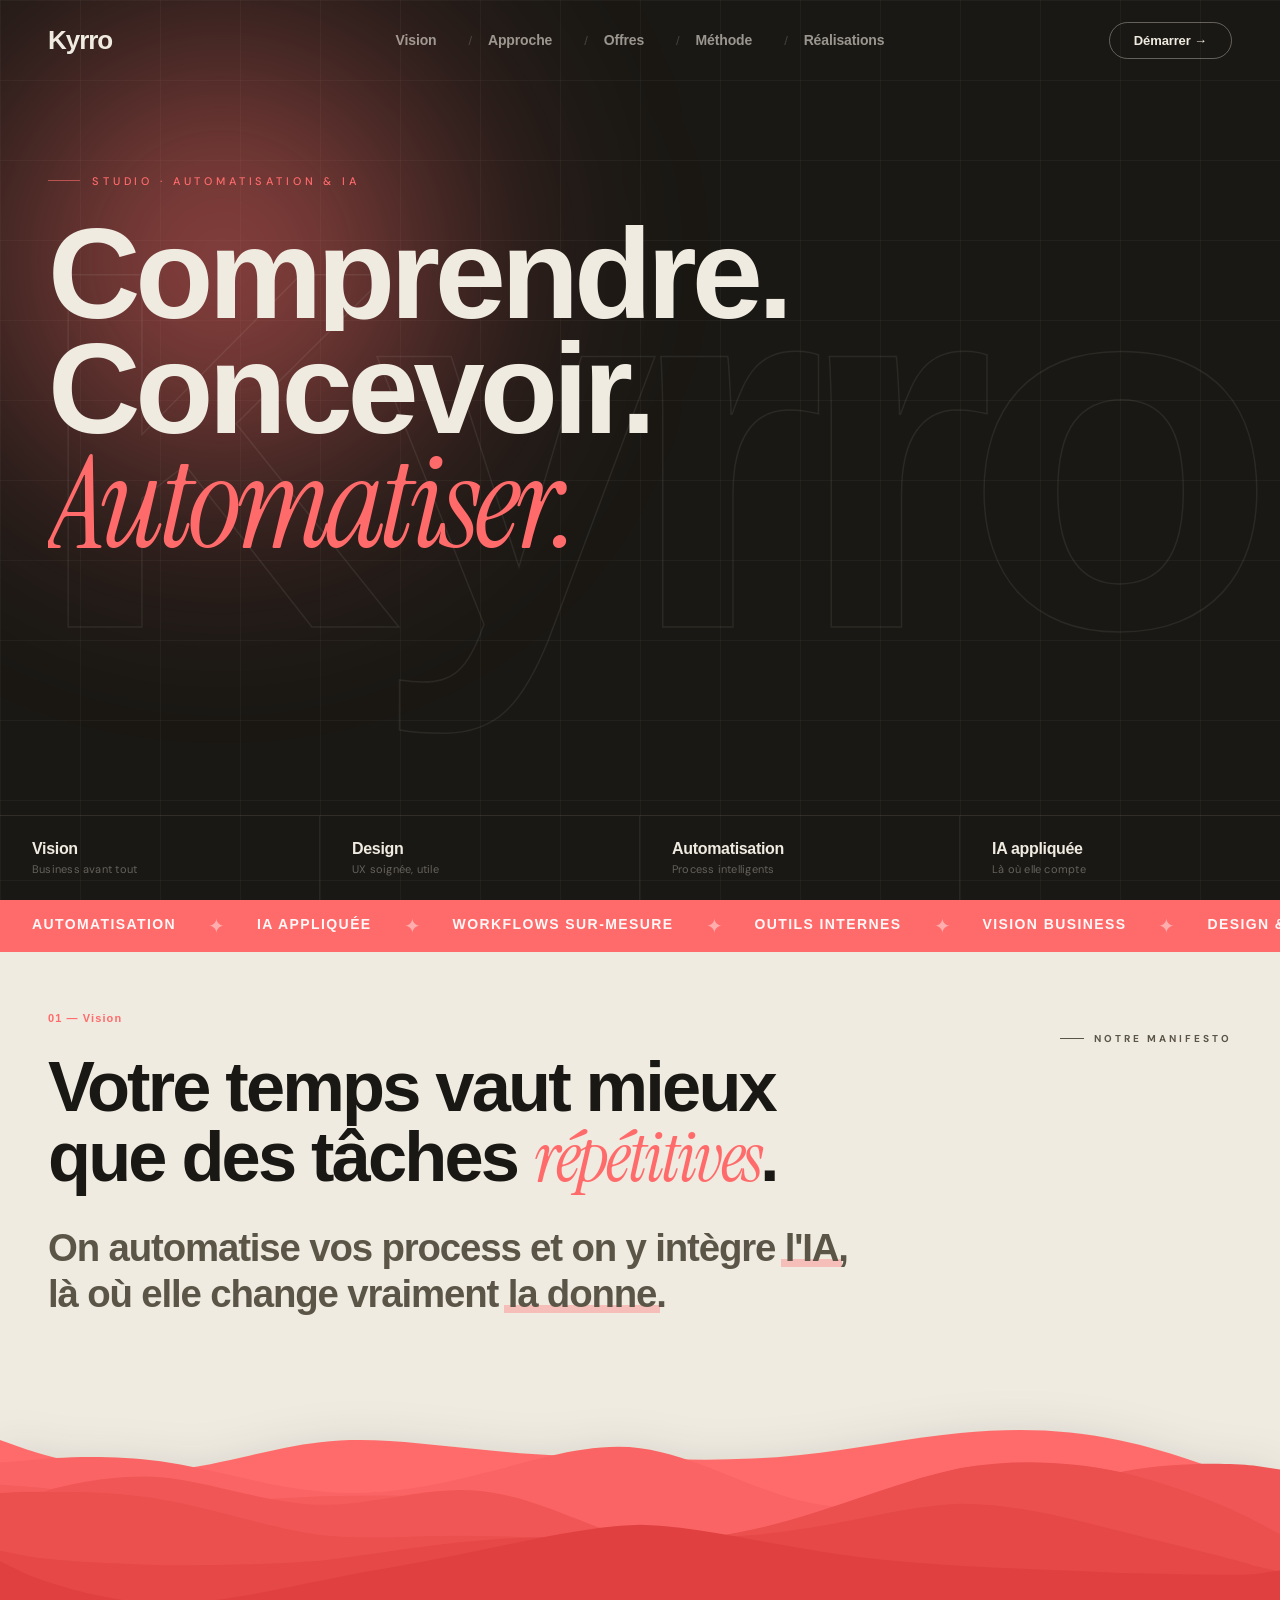
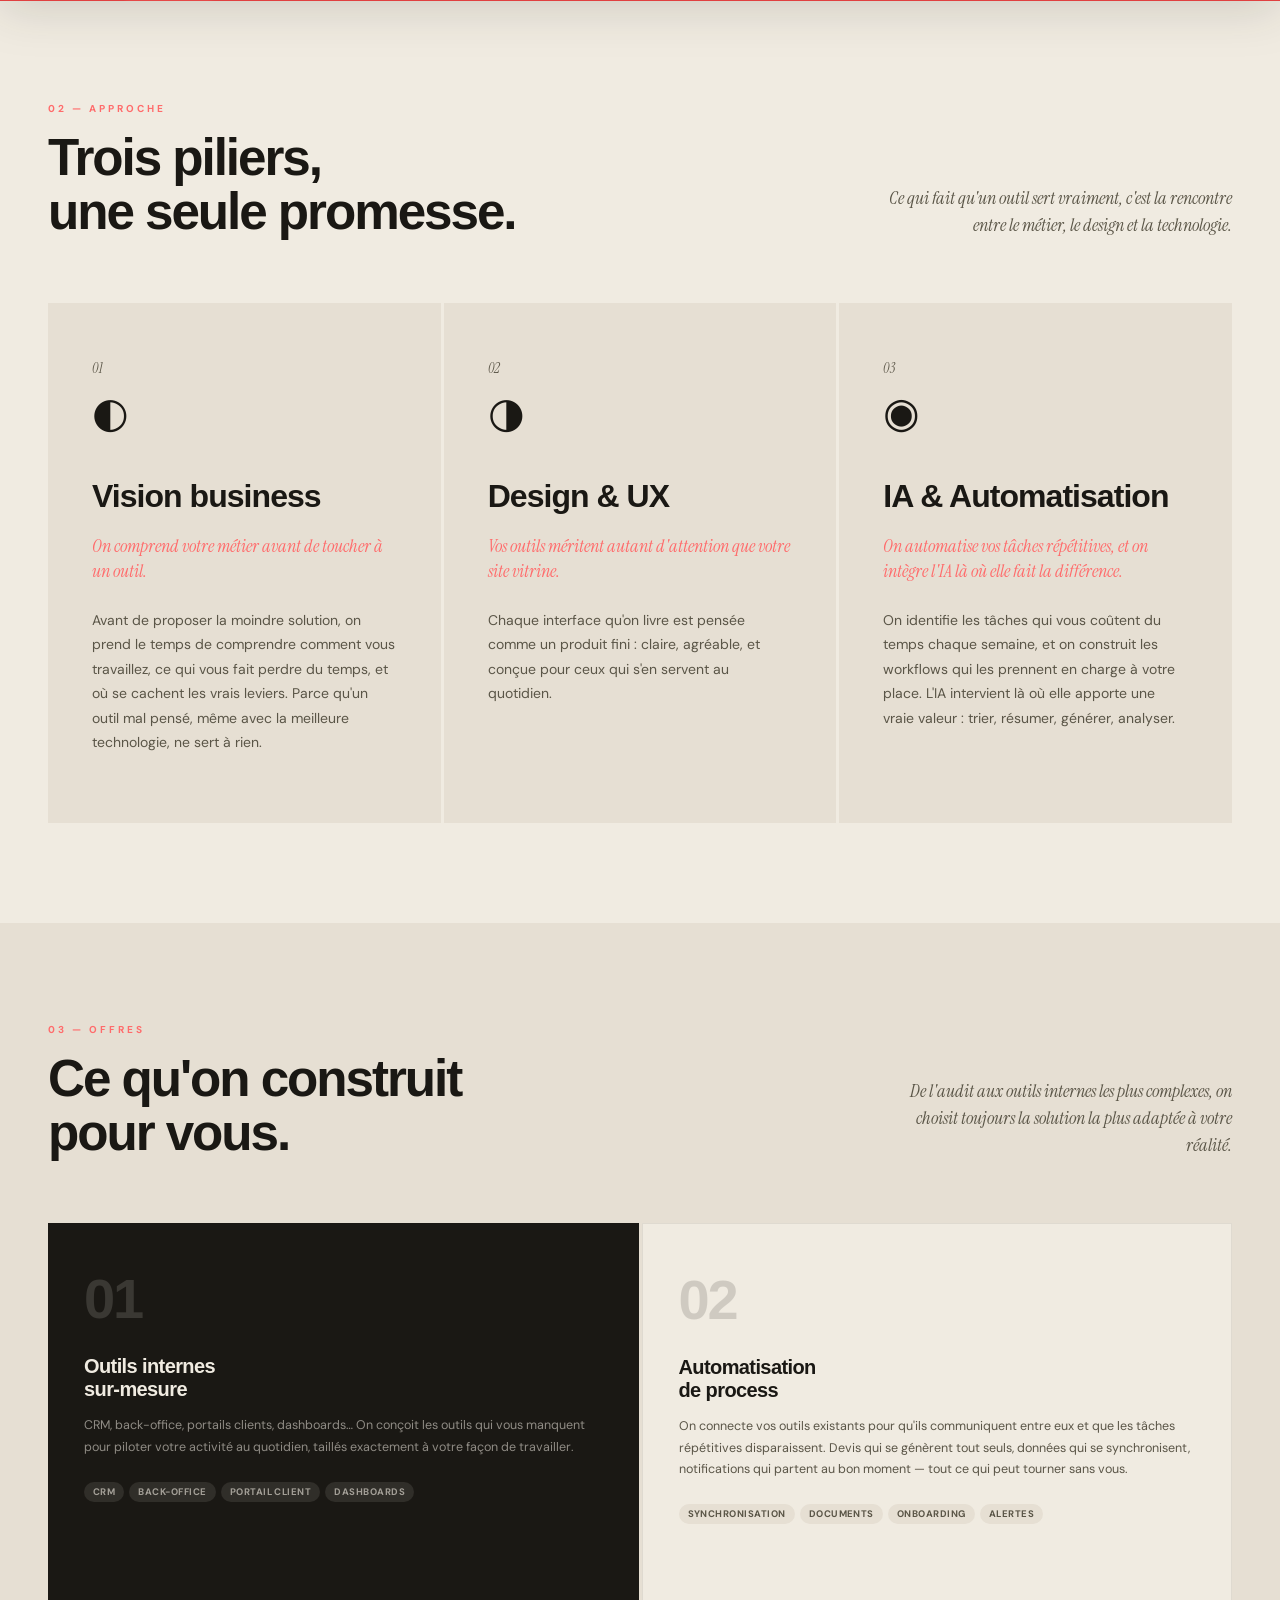
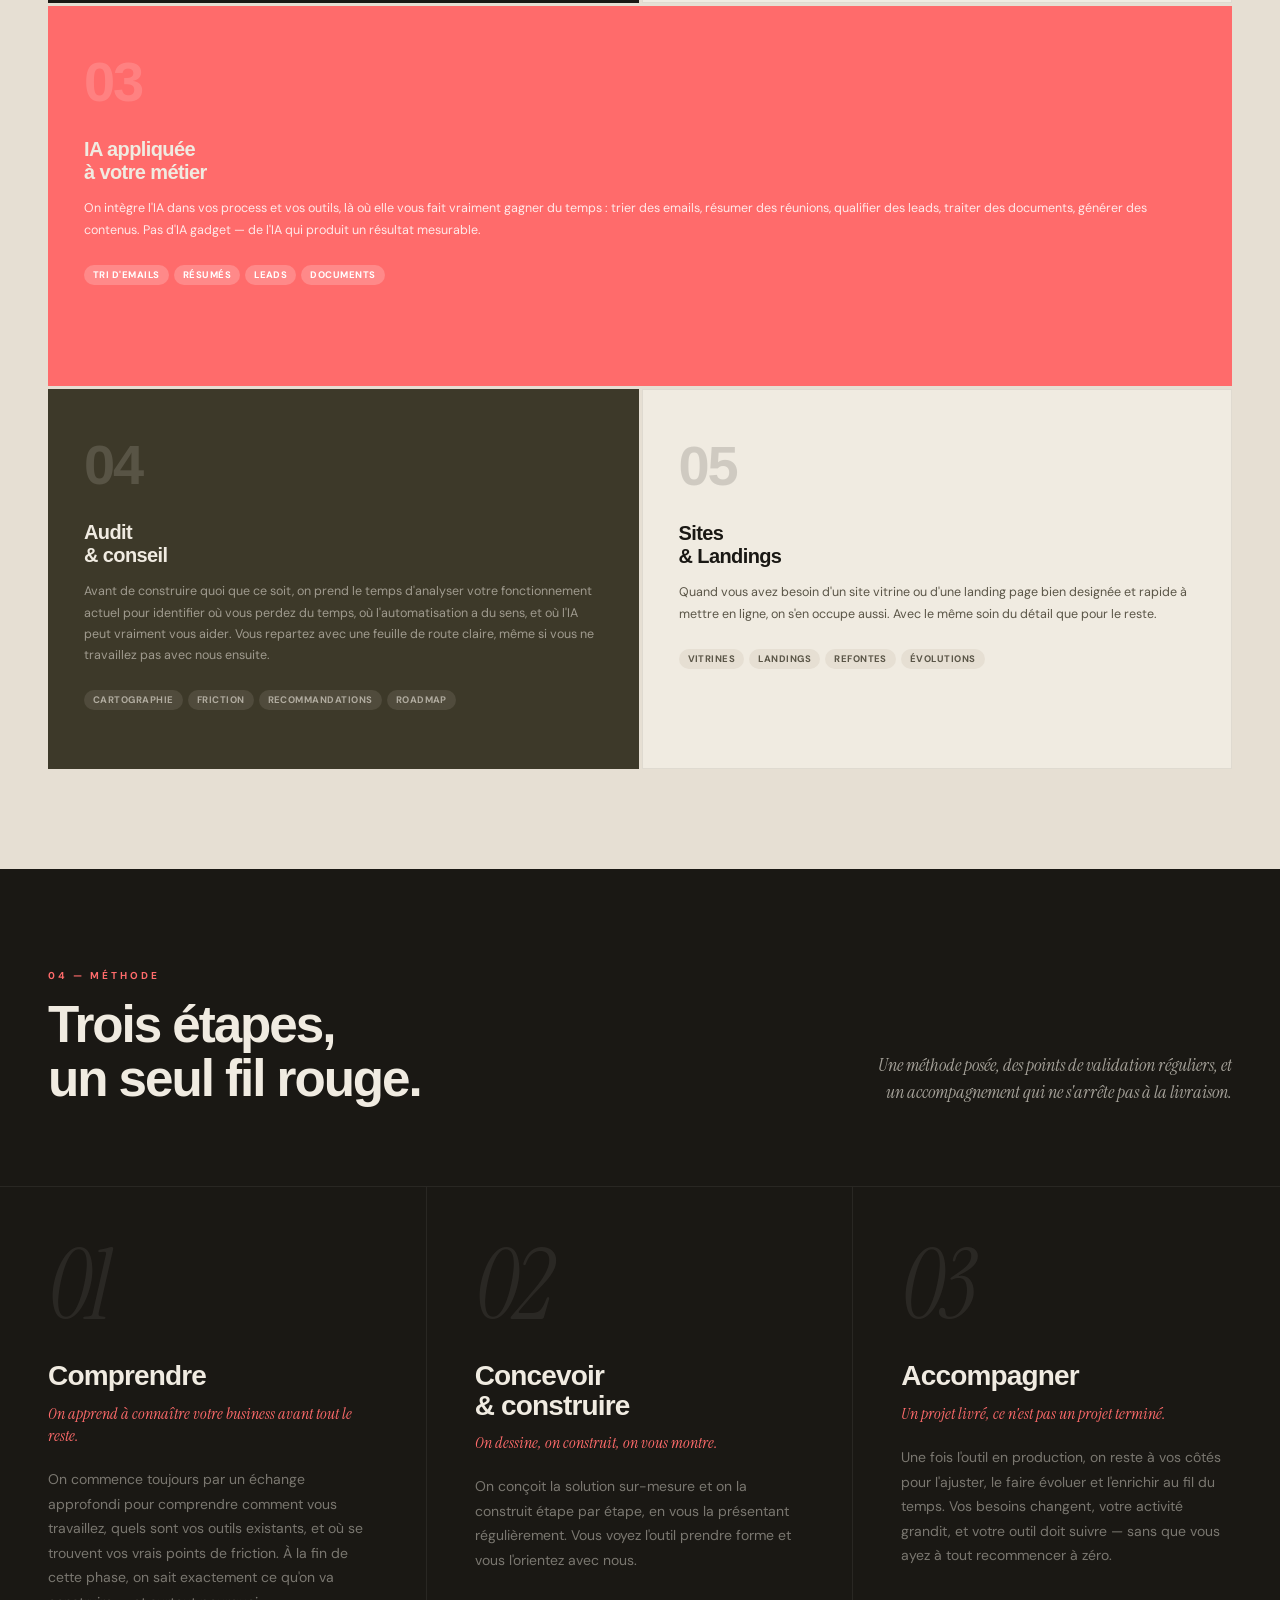
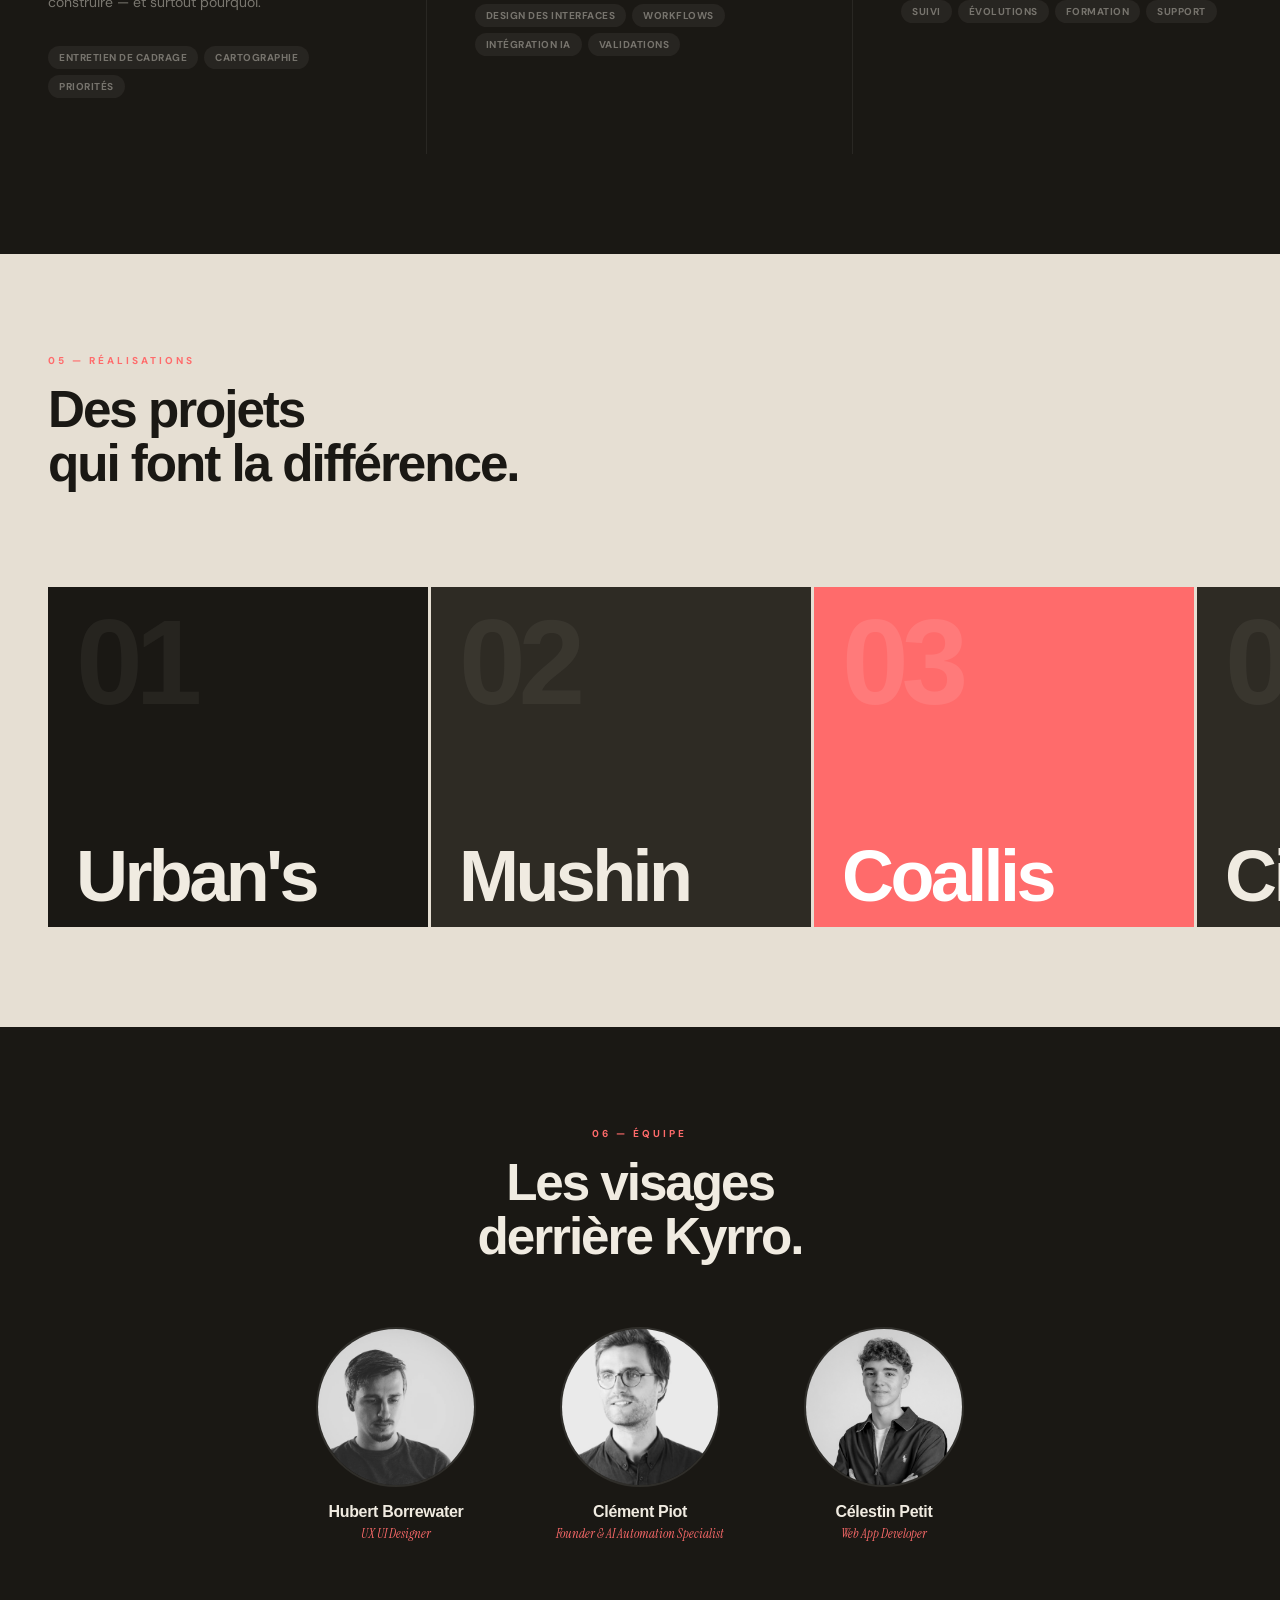
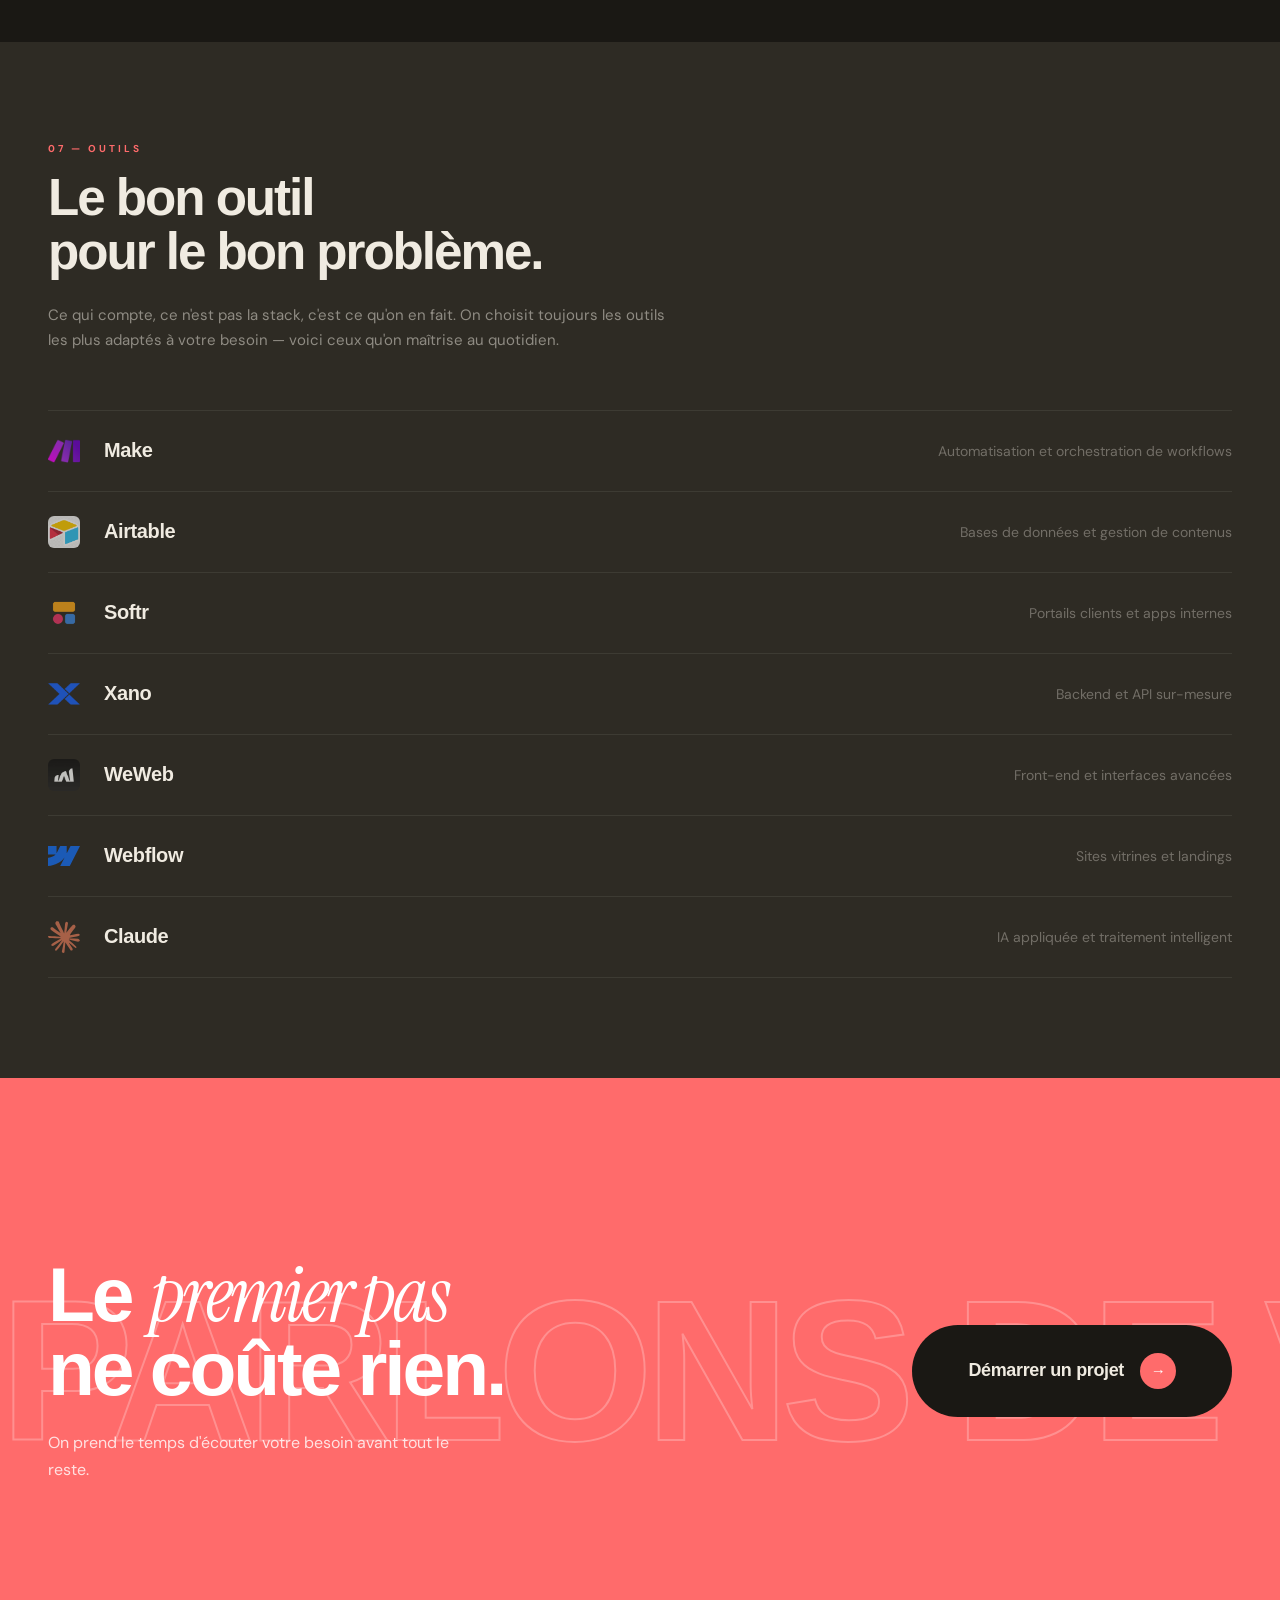
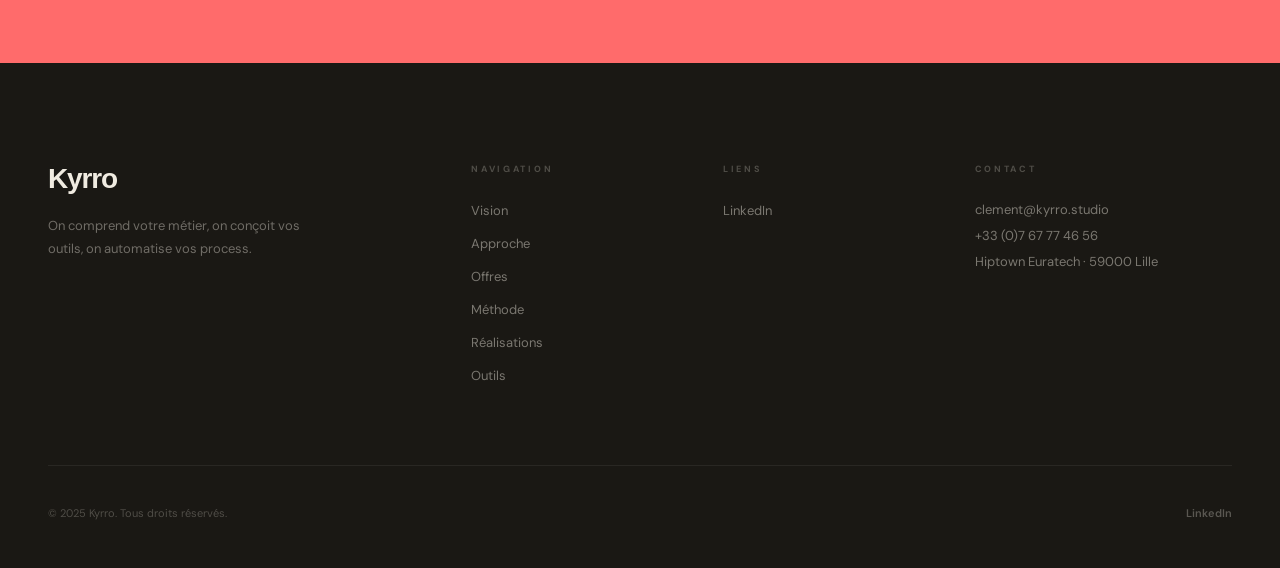
==== index.html @ c834f777 "premier commit" ====
<!DOCTYPE html>
<html lang="fr">
<head>
  <meta charset="UTF-8">
  <meta name="viewport" content="width=device-width, initial-scale=1.0">
  <title>Kyrro — Studio d'automatisation & d'IA appliquée · Lille</title>
  <meta name="description" content="Kyrro est un studio basé à Lille qui automatise les process et intègre l'IA dans les outils internes des entreprises. Vision business, design soigné, technologie utile.">

  <!-- Fonts -->
  <link rel="preconnect" href="https://fonts.googleapis.com">
  <link rel="preconnect" href="https://fonts.gstatic.com" crossorigin>
  <link href="https://fonts.googleapis.com/css2?family=Cabinet+Grotesk:wght@400;500;700;800;900&family=Instrument+Serif:ital@0;1&family=DM+Sans:ital,opsz,wght@0,9..40,300;0,9..40,400;0,9..40,500;1,9..40,300&display=swap" rel="stylesheet">

  <!-- Styles -->
  <link rel="stylesheet" href="style.css">
</head>
<body class="loading">

  <!-- ═══════════════════════════════════════
       LOADER
  ═══════════════════════════════════════ -->
  <div class="loader" id="loader">
    <div class="loader-inner">
      <div class="loader-wordmark">
        <span class="lw-1">K</span>
        <span class="lw-2">y</span>
        <span class="lw-3">r</span>
        <span class="lw-4">r</span>
        <span class="lw-5">o</span>
      </div>
      <p class="loader-tag">Studio · Automatisation &amp; IA · Lille</p>
    </div>
    <div class="loader-progress">
      <div class="lp-bar"><div class="lp-fill"></div></div>
      <span class="lp-num"></span>
    </div>
  </div>

  <!-- ═══════════════════════════════════════
       CURSOR
  ═══════════════════════════════════════ -->
  <div id="cur">
    <div class="cur-dot"></div>
    <div class="cur-ring"></div>
  </div>

  <!-- ═══════════════════════════════════════
       NAV
  ═══════════════════════════════════════ -->
  <nav id="nav">
    <a href="#" class="nav-logo">Kyrro</a>
    <div class="nav-center">
      <a href="#manifesto" class="nav-link">Vision</a>
      <a href="#piliers" class="nav-link">Approche</a>
      <a href="#offres" class="nav-link">Offres</a>
      <a href="#process" class="nav-link">Méthode</a>
      <a href="#real" class="nav-link">Réalisations</a>
    </div>
    <a href="#contact" class="nav-cta">Démarrer →</a>
  </nav>

  <!-- ═══════════════════════════════════════
       HERO
  ═══════════════════════════════════════ -->
  <section class="hero" id="hero">
    <div class="hero-grid"></div>
    <div class="hero-orb"></div>

    <div class="hero-number">Kyrro</div>

    <div class="hero-content">
      <div class="hero-kicker">Studio · Automatisation &amp; IA</div>
      <h1 class="hero-title">
        <span class="line l1"><span class="line-inner">Comprendre.</span></span>
        <span class="line l2"><span class="line-inner">Concevoir.</span></span>
        <span class="line l3"><span class="line-inner accent">Automatiser.</span></span>
      </h1>
    </div>

    <div class="hero-strip">
      <div class="strip-item">
        <div class="strip-tool">Vision</div>
        <div class="strip-desc">Business avant tout</div>
      </div>
      <div class="strip-item">
        <div class="strip-tool">Design</div>
        <div class="strip-desc">UX soignée, utile</div>
      </div>
      <div class="strip-item">
        <div class="strip-tool">Automatisation</div>
        <div class="strip-desc">Process intelligents</div>
      </div>
      <div class="strip-item">
        <div class="strip-tool">IA appliquée</div>
        <div class="strip-desc">Là où elle compte</div>
      </div>
    </div>

  </section>

  <!-- ═══════════════════════════════════════
       RUBAN DÉFILANT
  ═══════════════════════════════════════ -->
  <div class="ribbon">
    <div class="ribbon-inner">
      <span class="ribbon-text">Automatisation</span><span class="ribbon-sep">✦</span>
      <span class="ribbon-text">IA appliquée</span><span class="ribbon-sep">✦</span>
      <span class="ribbon-text">Workflows sur-mesure</span><span class="ribbon-sep">✦</span>
      <span class="ribbon-text">Outils internes</span><span class="ribbon-sep">✦</span>
      <span class="ribbon-text">Vision business</span><span class="ribbon-sep">✦</span>
      <span class="ribbon-text">Design &amp; UX</span><span class="ribbon-sep">✦</span>
      <span class="ribbon-text">Process intelligents</span><span class="ribbon-sep">✦</span>
      <span class="ribbon-text">Audit &amp; conseil</span><span class="ribbon-sep">✦</span>
      <span class="ribbon-text">Intégrations</span><span class="ribbon-sep">✦</span>
      <span class="ribbon-text">Gain de temps</span><span class="ribbon-sep">✦</span>

      <!-- Doublon pour le défilement infini -->
      <span class="ribbon-text">Automatisation</span><span class="ribbon-sep">✦</span>
      <span class="ribbon-text">IA appliquée</span><span class="ribbon-sep">✦</span>
      <span class="ribbon-text">Workflows sur-mesure</span><span class="ribbon-sep">✦</span>
      <span class="ribbon-text">Outils internes</span><span class="ribbon-sep">✦</span>
      <span class="ribbon-text">Vision business</span><span class="ribbon-sep">✦</span>
      <span class="ribbon-text">Design &amp; UX</span><span class="ribbon-sep">✦</span>
      <span class="ribbon-text">Process intelligents</span><span class="ribbon-sep">✦</span>
      <span class="ribbon-text">Audit &amp; conseil</span><span class="ribbon-sep">✦</span>
      <span class="ribbon-text">Intégrations</span><span class="ribbon-sep">✦</span>
      <span class="ribbon-text">Gain de temps</span><span class="ribbon-sep">✦</span>
    </div>
  </div>

  <!-- ═══════════════════════════════════════
       MANIFESTO
  ═══════════════════════════════════════ -->
  <section class="manifesto" id="manifesto">
    <span class="manifesto-num">01 — Vision</span>
    <span class="manifesto-label">Notre manifesto</span>

    <h1 class="manifesto-h1 rv">
      Votre temps vaut mieux<br>
      que des tâches <em>répétitives</em>.
    </h1>
    <h2 class="manifesto-h2 rv d1">
      On automatise vos process et on y intègre <span class="highlight">l'IA</span>,
      là où elle change vraiment <span class="highlight">la donne</span>.
    </h2>

    <div class="manifesto-wave">
      <svg viewBox="0 0 900 200" width="900" preserveAspectRatio="none" xmlns="http://www.w3.org/2000/svg">
        <path class="wave w1" d="M0 80L18.8 85.5C37.7 91 75.3 102 112.8 101.5C150.3 101 187.7 89 225.2 87.2C262.7 85.3 300.3 93.7 337.8 99C375.3 104.3 412.7 106.7 450.2 107.3C487.7 108 525.3 107 562.8 101.2C600.3 95.3 637.7 84.7 675.2 78.8C712.7 73 750.3 72 787.8 79.3C825.3 86.7 862.7 102.3 881.3 110.2L900 118L900 200L0 200Z" fill="#ff6b6b"/>
        <path class="wave w2" d="M0 93L18.8 93.2C37.7 93.3 75.3 93.7 112.8 101.7C150.3 109.7 187.7 125.3 225.2 130.5C262.7 135.7 300.3 130.3 337.8 120C375.3 109.7 412.7 94.3 450.2 96.3C487.7 98.3 525.3 117.7 562.8 124.5C600.3 131.3 637.7 125.7 675.2 125.8C712.7 126 750.3 132 787.8 131.5C825.3 131 862.7 124 881.3 120.5L900 117L900 200L0 200Z" fill="#fa6464"/>
        <path class="wave w3" d="M0 116L18.8 120.7C37.7 125.3 75.3 134.7 112.8 138.3C150.3 142 187.7 140 225.2 137.3C262.7 134.7 300.3 131.3 337.8 133.8C375.3 136.3 412.7 144.7 450.2 149C487.7 153.3 525.3 153.7 562.8 149C600.3 144.3 637.7 134.7 675.2 135.3C712.7 136 750.3 147 787.8 148.2C825.3 149.3 862.7 140.7 881.3 136.3L900 132L900 200L0 200Z" fill="#f55d5c"/>
        <path class="wave w4" d="M0 144L18.8 139C37.7 134 75.3 124 112.8 125C150.3 126 187.7 138 225.2 134.7C262.7 131.3 300.3 112.7 337.8 113.3C375.3 114 412.7 134 450.2 144C487.7 154 525.3 154 562.8 154C600.3 154 637.7 154 675.2 147.5C712.7 141 750.3 128 787.8 121.8C825.3 115.7 862.7 116.3 881.3 116.7L900 117L900 200L0 200Z" fill="#f05655"/>
        <path class="wave w5" d="M0 139L18.8 136.2C37.7 133.3 75.3 127.7 112.8 129.3C150.3 131 187.7 140 225.2 141.5C262.7 143 300.3 137 337.8 138.2C375.3 139.3 412.7 147.7 450.2 151.2C487.7 154.7 525.3 153.3 562.8 146.5C600.3 139.7 637.7 127.3 675.2 121.5C712.7 115.7 750.3 116.3 787.8 122C825.3 127.7 862.7 138.3 881.3 143.7L900 149L900 200L0 200Z" fill="#eb4f4e"/>
        <path class="wave w6" d="M0 169L18.8 167.3C37.7 165.7 75.3 162.3 112.8 160C150.3 157.7 187.7 156.3 225.2 154C262.7 151.7 300.3 148.3 337.8 150C375.3 151.7 412.7 158.3 450.2 163.3C487.7 168.3 525.3 171.7 562.8 166.8C600.3 162 637.7 149 675.2 144.8C712.7 140.7 750.3 145.3 787.8 149.7C825.3 154 862.7 158 881.3 160L900 162L900 200L0 200Z" fill="#e54847"/>
        <path class="wave w7" d="M0 158L18.8 163.5C37.7 169 75.3 180 112.8 183.2C150.3 186.3 187.7 181.7 225.2 179.7C262.7 177.7 300.3 178.3 337.8 175.3C375.3 172.3 412.7 165.7 450.2 166C487.7 166.3 525.3 173.7 562.8 175.8C600.3 178 637.7 175 675.2 171.5C712.7 168 750.3 164 787.8 162.5C825.3 161 862.7 162 881.3 162.5L900 163L900 200L0 200Z" fill="#e04040"/>
      </svg>
    </div>
  </section>

  <!-- ═══════════════════════════════════════
       3 PILIERS
  ═══════════════════════════════════════ -->
  <section class="piliers" id="piliers">
    <div class="section-header">
      <div>
        <div class="section-tag">02 — Approche</div>
        <h2 class="section-title rv">Trois piliers,<br>une seule promesse.</h2>
      </div>
      <p class="section-sub rv d2">Ce qui fait qu'un outil sert vraiment, c'est la rencontre entre le métier, le design et la technologie.</p>
    </div>

    <div class="piliers-grid">

      <div class="pilier-card pc-1 rv">
        <div class="pc-num">01</div>
        <div class="pc-icon">◐</div>
        <h3 class="pc-title">Vision business</h3>
        <p class="pc-accroche">On comprend votre métier avant de toucher à un outil.</p>
        <p class="pc-desc">Avant de proposer la moindre solution, on prend le temps de comprendre comment vous travaillez, ce qui vous fait perdre du temps, et où se cachent les vrais leviers. Parce qu'un outil mal pensé, même avec la meilleure technologie, ne sert à rien.</p>
      </div>

      <div class="pilier-card pc-2 rv d2">
        <div class="pc-num">02</div>
        <div class="pc-icon">◑</div>
        <h3 class="pc-title">Design &amp; UX</h3>
        <p class="pc-accroche">Vos outils méritent autant d'attention que votre site vitrine.</p>
        <p class="pc-desc">Chaque interface qu'on livre est pensée comme un produit fini : claire, agréable, et conçue pour ceux qui s'en servent au quotidien.</p>
      </div>

      <div class="pilier-card pc-3 rv d3">
        <div class="pc-num">03</div>
        <div class="pc-icon">◉</div>
        <h3 class="pc-title">IA &amp; Automatisation</h3>
        <p class="pc-accroche">On automatise vos tâches répétitives, et on intègre l'IA là où elle fait la différence.</p>
        <p class="pc-desc">On identifie les tâches qui vous coûtent du temps chaque semaine, et on construit les workflows qui les prennent en charge à votre place. L'IA intervient là où elle apporte une vraie valeur : trier, résumer, générer, analyser.</p>
      </div>

    </div>
  </section>

  <!-- ═══════════════════════════════════════
       OFFRES (5 cartes)
  ═══════════════════════════════════════ -->
  <section class="offres" id="offres">
    <div class="section-header">
      <div>
        <div class="section-tag">03 — Offres</div>
        <h2 class="section-title rv">Ce qu'on construit<br>pour vous.</h2>
      </div>
      <p class="section-sub rv d2">De l'audit aux outils internes les plus complexes, on choisit toujours la solution la plus adaptée à votre réalité.</p>
    </div>

    <div class="offres-grid">

      <div class="offre-card oc-1 rv">
        <div>
          <div class="oc-num">01</div>
          <h3 class="oc-title">Outils internes<br>sur-mesure</h3>
          <p class="oc-desc">CRM, back-office, portails clients, dashboards… On conçoit les outils qui vous manquent pour piloter votre activité au quotidien, taillés exactement à votre façon de travailler.</p>
          <div class="oc-tools">
            <span class="oc-tool">CRM</span>
            <span class="oc-tool">Back-office</span>
            <span class="oc-tool">Portail client</span>
            <span class="oc-tool">Dashboards</span>
          </div>
        </div>
        <div class="oc-arrow">→</div>
      </div>

      <div class="offre-card oc-2 rv d1">
        <div>
          <div class="oc-num">02</div>
          <h3 class="oc-title">Automatisation<br>de process</h3>
          <p class="oc-desc">On connecte vos outils existants pour qu'ils communiquent entre eux et que les tâches répétitives disparaissent. Devis qui se génèrent tout seuls, données qui se synchronisent, notifications qui partent au bon moment — tout ce qui peut tourner sans vous.</p>
          <div class="oc-tools">
            <span class="oc-tool">Synchronisation</span>
            <span class="oc-tool">Documents</span>
            <span class="oc-tool">Onboarding</span>
            <span class="oc-tool">Alertes</span>
          </div>
        </div>
        <div class="oc-arrow">→</div>
      </div>

      <div class="offre-card oc-3 rv d2">
        <div>
          <div class="oc-num">03</div>
          <h3 class="oc-title">IA appliquée<br>à votre métier</h3>
          <p class="oc-desc">On intègre l'IA dans vos process et vos outils, là où elle vous fait vraiment gagner du temps : trier des emails, résumer des réunions, qualifier des leads, traiter des documents, générer des contenus. Pas d'IA gadget — de l'IA qui produit un résultat mesurable.</p>
          <div class="oc-tools">
            <span class="oc-tool">Tri d'emails</span>
            <span class="oc-tool">Résumés</span>
            <span class="oc-tool">Leads</span>
            <span class="oc-tool">Documents</span>
          </div>
        </div>
        <div class="oc-arrow">→</div>
      </div>

      <div class="offre-card oc-4 rv d3">
        <div>
          <div class="oc-num">04</div>
          <h3 class="oc-title">Audit<br>&amp; conseil</h3>
          <p class="oc-desc">Avant de construire quoi que ce soit, on prend le temps d'analyser votre fonctionnement actuel pour identifier où vous perdez du temps, où l'automatisation a du sens, et où l'IA peut vraiment vous aider. Vous repartez avec une feuille de route claire, même si vous ne travaillez pas avec nous ensuite.</p>
          <div class="oc-tools">
            <span class="oc-tool">Cartographie</span>
            <span class="oc-tool">Friction</span>
            <span class="oc-tool">Recommandations</span>
            <span class="oc-tool">Roadmap</span>
          </div>
        </div>
        <div class="oc-arrow">→</div>
      </div>

      <div class="offre-card oc-5 rv d4">
        <div>
          <div class="oc-num">05</div>
          <h3 class="oc-title">Sites<br>&amp; Landings</h3>
          <p class="oc-desc">Quand vous avez besoin d'un site vitrine ou d'une landing page bien designée et rapide à mettre en ligne, on s'en occupe aussi. Avec le même soin du détail que pour le reste.</p>
          <div class="oc-tools">
            <span class="oc-tool">Vitrines</span>
            <span class="oc-tool">Landings</span>
            <span class="oc-tool">Refontes</span>
            <span class="oc-tool">Évolutions</span>
          </div>
        </div>
        <div class="oc-arrow">→</div>
      </div>

    </div>
  </section>

  <!-- ═══════════════════════════════════════
       PROCESS (3 étapes étoffées)
  ═══════════════════════════════════════ -->
  <section class="process" id="process">
    <div class="process-head">
      <div>
        <span class="section-tag" style="display:block;margin-bottom:16px">04 — Méthode</span>
        <h2 class="section-title rv" style="color:var(--cream)">Trois étapes,<br>un seul fil rouge.</h2>
      </div>
      <p class="section-sub rv d2" style="color:rgba(240,235,225,.65)">
        Une méthode posée, des points de validation réguliers, et un accompagnement qui ne s'arrête pas à la livraison.
      </p>
    </div>

    <div class="process-steps">

      <div class="pstep rv">
        <div class="pstep-num">01</div>
        <h3 class="pstep-title">Comprendre</h3>
        <p class="pstep-sub">On apprend à connaître votre business avant tout le reste.</p>
        <p class="pstep-desc">On commence toujours par un échange approfondi pour comprendre comment vous travaillez, quels sont vos outils existants, et où se trouvent vos vrais points de friction. À la fin de cette phase, on sait exactement ce qu'on va construire — et surtout pourquoi.</p>
        <div class="pstep-tags">
          <span>Entretien de cadrage</span>
          <span>Cartographie</span>
          <span>Priorités</span>
        </div>
      </div>

      <div class="pstep rv d2">
        <div class="pstep-num">02</div>
        <h3 class="pstep-title">Concevoir<br>&amp; construire</h3>
        <p class="pstep-sub">On dessine, on construit, on vous montre.</p>
        <p class="pstep-desc">On conçoit la solution sur-mesure et on la construit étape par étape, en vous la présentant régulièrement. Vous voyez l'outil prendre forme et vous l'orientez avec nous.</p>
        <div class="pstep-tags">
          <span>Design des interfaces</span>
          <span>Workflows</span>
          <span>Intégration IA</span>
          <span>Validations</span>
        </div>
      </div>

      <div class="pstep rv d3">
        <div class="pstep-num">03</div>
        <h3 class="pstep-title">Accompagner</h3>
        <p class="pstep-sub">Un projet livré, ce n'est pas un projet terminé.</p>
        <p class="pstep-desc">Une fois l'outil en production, on reste à vos côtés pour l'ajuster, le faire évoluer et l'enrichir au fil du temps. Vos besoins changent, votre activité grandit, et votre outil doit suivre — sans que vous ayez à tout recommencer à zéro.</p>
        <div class="pstep-tags">
          <span>Suivi</span>
          <span>Évolutions</span>
          <span>Formation</span>
          <span>Support</span>
        </div>
      </div>

    </div>
  </section>

  <!-- ═══════════════════════════════════════
       RÉALISATIONS (4 cartes — fictives à valider)
  ═══════════════════════════════════════ -->
  <section class="real" id="real">
    <div class="section-header">
      <div>
        <div class="section-tag">05 — Réalisations</div>
        <h2 class="section-title rv">Des projets<br>qui font la différence.</h2>
      </div>
    </div>

    <div class="real-track">
      <div class="rcard rv" data-project="urbans">
        <span class="rcard-num">01</span>
        <h3 class="rcard-name">Urban's</h3>
        <span class="rcard-cta">Voir le projet →</span>
      </div>
      <div class="rcard rv d1" data-project="mushin">
        <span class="rcard-num">02</span>
        <h3 class="rcard-name">Mushin</h3>
        <span class="rcard-cta">Voir le projet →</span>
      </div>
      <div class="rcard rv d2" data-project="coallis">
        <span class="rcard-num">03</span>
        <h3 class="rcard-name">Coallis</h3>
        <span class="rcard-cta">Voir le projet →</span>
      </div>
      <div class="rcard rv d3" data-project="cite-biere">
        <span class="rcard-num">04</span>
        <h3 class="rcard-name">Cité de la Bière</h3>
        <span class="rcard-cta">Voir le projet →</span>
      </div>
      <div class="rcard rv d4" data-project="agiras">
        <span class="rcard-num">05</span>
        <h3 class="rcard-name">Agiras</h3>
        <span class="rcard-cta">Voir le projet →</span>
      </div>
      <div class="rcard rv d5" data-project="ot-nord">
        <span class="rcard-num">06</span>
        <h3 class="rcard-name">OT Nord</h3>
        <span class="rcard-cta">Voir le projet →</span>
      </div>
      <div class="rcard rv" data-project="meelo">
        <span class="rcard-num">07</span>
        <h3 class="rcard-name">Meelo</h3>
        <span class="rcard-cta">Voir le projet →</span>
      </div>
      <div class="rcard rv d1" data-project="la-maizon">
        <span class="rcard-num">08</span>
        <h3 class="rcard-name">La Maizon</h3>
        <span class="rcard-cta">Voir le projet →</span>
      </div>
      <div class="rcard rv d2" data-project="optia">
        <span class="rcard-num">09</span>
        <h3 class="rcard-name">Opt.ia</h3>
        <span class="rcard-cta">Voir le projet →</span>
      </div>
    </div>
  </section>

  <!-- ═══════════════════════════════════════
       ÉQUIPE
  ═══════════════════════════════════════ -->
  <section class="team" id="team">
    <div class="section-header">
      <div>
        <div class="section-tag">06 — Équipe</div>
        <h2 class="section-title rv">Les visages<br>derrière Kyrro.</h2>
      </div>
    </div>

    <div class="team-row rv d1">
      <div class="team-member">
        <img class="team-avatar" src="Images/image-hubert.jpeg" alt="Hubert Borrewater">
        <div class="team-info">
          <h3 class="team-name">Hubert Borrewater</h3>
          <span class="team-role">UX UI Designer</span>
        </div>
      </div>
      <div class="team-member">
        <img class="team-avatar" src="Images/ Image-clément.jpeg" alt="Clément Piot">
        <div class="team-info">
          <h3 class="team-name">Clément Piot</h3>
          <span class="team-role">Founder & AI Automation Specialist</span>
        </div>
      </div>
      <div class="team-member">
        <img class="team-avatar" src="Images/célestin photo.png" alt="Célestin Petit">
        <div class="team-info">
          <h3 class="team-name">Célestin Petit</h3>
          <span class="team-role">Web App Developer</span>
        </div>
      </div>
    </div>
  </section>

  <!-- ═══════════════════════════════════════
       STACK (version minimisée)
  ═══════════════════════════════════════ -->
  <section class="stack" id="stack">
    <span class="section-tag rv">07 — Outils</span>
    <h2 class="section-title rv d1">Le bon outil<br>pour le bon problème.</h2>
    <p class="stack-intro rv d2">Ce qui compte, ce n'est pas la stack, c'est ce qu'on en fait. On choisit toujours les outils les plus adaptés à votre besoin — voici ceux qu'on maîtrise au quotidien.</p>

    <div class="tools-list">
      <div class="tool-row rv">
        <img src="Images/make-logo.png" alt="Make" class="tool-logo">
        <span class="tool-name">Make</span>
        <span class="tool-desc">Automatisation et orchestration de workflows</span>
      </div>
      <div class="tool-row rv d1">
        <img src="Images/logo-airtable.jpg" alt="Airtable" class="tool-logo">
        <span class="tool-name">Airtable</span>
        <span class="tool-desc">Bases de données et gestion de contenus</span>
      </div>
      <div class="tool-row rv d2">
        <img src="Images/logo-softr.png" alt="Softr" class="tool-logo">
        <span class="tool-name">Softr</span>
        <span class="tool-desc">Portails clients et apps internes</span>
      </div>
      <div class="tool-row rv d3">
        <img src="Images/logo-xano.avif" alt="Xano" class="tool-logo">
        <span class="tool-name">Xano</span>
        <span class="tool-desc">Backend et API sur-mesure</span>
      </div>
      <div class="tool-row rv d4">
        <img src="Images/weweb_io_logo.jpeg" alt="WeWeb" class="tool-logo">
        <span class="tool-name">WeWeb</span>
        <span class="tool-desc">Front-end et interfaces avancées</span>
      </div>
      <div class="tool-row rv d5">
        <img src="Images/logo webflow.svg" alt="Webflow" class="tool-logo">
        <span class="tool-name">Webflow</span>
        <span class="tool-desc">Sites vitrines et landings</span>
      </div>
      <div class="tool-row rv">
        <img src="Images/logo claude.svg" alt="Claude" class="tool-logo">
        <span class="tool-name">Claude</span>
        <span class="tool-desc">IA appliquée et traitement intelligent</span>
      </div>
    </div>

  </section>

  <!-- ═══════════════════════════════════════
       CTA FINAL
  ═══════════════════════════════════════ -->
  <section class="cta-section" id="contact">
    <div class="cta-bg-text">
      <span>PARLONS DE VOTRE PROJET &nbsp;&nbsp; PARLONS DE VOTRE PROJET &nbsp;&nbsp; PARLONS DE VOTRE PROJET &nbsp;&nbsp;</span>
      <span>PARLONS DE VOTRE PROJET &nbsp;&nbsp; PARLONS DE VOTRE PROJET &nbsp;&nbsp; PARLONS DE VOTRE PROJET &nbsp;&nbsp;</span>
    </div>
    <div class="cta-left rv">
      <h2 class="cta-title">Le <em>premier pas</em><br>ne coûte rien.</h2>
      <p class="cta-sub">On prend le temps d'écouter votre besoin avant tout le reste.</p>
    </div>
    <div class="cta-right rv d3">
      <a href="mailto:clement@kyrro.studio" class="cta-btn">
        Démarrer un projet
        <span class="arr">→</span>
      </a>
    </div>
  </section>

  <!-- ═══════════════════════════════════════
       PROJECT MODAL
  ═══════════════════════════════════════ -->
  <div class="modal" id="projectModal">
    <div class="modal-backdrop"></div>
    <div class="modal-panel">
      <button class="modal-close" aria-label="Fermer">✕</button>
      <div class="modal-image">
        <div class="modal-image-placeholder"></div>
      </div>
      <div class="modal-content">
        <div class="modal-header">
          <span class="modal-num"></span>
          <h2 class="modal-title"></h2>
        </div>
        <div class="modal-body">
          <div class="modal-col">
            <h3 class="modal-label">À propos</h3>
            <p class="modal-desc"></p>
          </div>
          <div class="modal-col">
            <h3 class="modal-label">Services</h3>
            <div class="modal-tags"></div>
          </div>
        </div>
        <div class="modal-footer">
          <a href="mailto:clement@kyrro.studio" class="modal-cta">Discuter d'un projet similaire <span>→</span></a>
        </div>
      </div>
    </div>
  </div>

  <!-- ═══════════════════════════════════════
       FOOTER
  ═══════════════════════════════════════ -->
  <footer>
    <div class="footer-top">
      <div>
        <a href="#" class="footer-logo">Kyrro</a>
        <p class="footer-tagline">On comprend votre métier, on conçoit vos outils, on automatise vos process.</p>
      </div>
      <div class="footer-col">
        <h4>Navigation</h4>
        <ul>
          <li><a href="#manifesto">Vision</a></li>
          <li><a href="#piliers">Approche</a></li>
          <li><a href="#offres">Offres</a></li>
          <li><a href="#process">Méthode</a></li>
          <li><a href="#real">Réalisations</a></li>
          <li><a href="#stack">Outils</a></li>
        </ul>
      </div>
      <div class="footer-col">
        <h4>Liens</h4>
        <ul>
          <li><a href="#" target="_blank" rel="noopener">LinkedIn</a></li>
        </ul>
      </div>
      <div class="footer-col">
        <h4>Contact</h4>
        <p><a href="mailto:clement@kyrro.studio">clement@kyrro.studio</a></p>
        <p>+33 (0)7 67 77 46 56</p>
        <p>Hiptown Euratech · 59000 Lille</p>
      </div>
    </div>
    <div class="footer-bot">
      <p class="footer-copy">© 2025 Kyrro. Tous droits réservés.</p>
      <div class="footer-soc">
        <a href="#" target="_blank" rel="noopener">LinkedIn</a>
      </div>
    </div>
  </footer>

  <!-- Scripts -->
  <script src="script.js"></script>
</body>
</html>
---- style.css ----
/* ═══════════════════════════════════════════════════════════════════
   KYRRO — STUDIO D'AUTOMATISATION & D'IA APPLIQUÉE
   Stylesheet v8.1 — Palette resserrée
═══════════════════════════════════════════════════════════════════ */

/* ═══════════════════════════════════════
   TOKENS — Palette à 5 couleurs
═══════════════════════════════════════ */
:root {
  /* Crèmes */
  --cream:    #F0EBE1;  /* fond clair principal */
  --cream-2:  #E6DFD3;  /* fond clair alternatif */

  /* Ink (sombres) */
  --ink:      #1A1814;  /* fond sombre principal + texte */
  --ink-2:    #2E2B24;  /* sombre intermédiaire */
  --ink-3:    #3D3929;  /* sombre alternatif */
  --ink-4:    #5A5547;  /* texte secondaire sur fond clair */

  /* Coral — seul accent coloré */
  --coral:    #FF6B6B;
  --coral-d:  #E04040;

  /* Easing */
  --e:        cubic-bezier(.16,1,.3,1);
  --e2:       cubic-bezier(.4,0,.2,1);
}

*, *::before, *::after { margin:0; padding:0; box-sizing:border-box; }
html { scroll-behavior:smooth; font-size:16px; }
body {
  font-family:'DM Sans', sans-serif;
  background:var(--cream);
  color:var(--ink);
  overflow-x:hidden;
}
body.loading { overflow:hidden; }

/* ═══════════════════════════════════════
   CURSOR
═══════════════════════════════════════ */
#cur { display:none; }

/* ═══════════════════════════════════════
   LOADER
═══════════════════════════════════════ */
.loader {
  position:fixed; inset:0; z-index:8000;
  background:var(--ink);
  display:grid;
  grid-template-rows:1fr auto;
  overflow:hidden;
  transition:clip-path .9s var(--e);
}
.loader.done { clip-path:circle(0% at 50% 50%); pointer-events:none; }

.loader-inner {
  display:flex; flex-direction:column;
  align-items:center; justify-content:center;
}

.loader-wordmark {
  font-family:'Cabinet Grotesk', sans-serif;
  font-weight:900;
  font-size:clamp(64px, 14vw, 140px);
  letter-spacing:-.04em;
  color:var(--cream);
  line-height:1;
  overflow:hidden;
  display:flex;
  gap:.02em;
}
.loader-wordmark span {
  display:inline-block;
  transform:translateY(110%) rotate(8deg);
  opacity:0;
  animation:letterRise .6s var(--e) forwards;
}
.lw-1 { animation-delay:.08s; }
.lw-2 { animation-delay:.14s; }
.lw-3 { animation-delay:.20s; }
.lw-4 { animation-delay:.26s; }
.lw-5 { animation-delay:.32s; }

@keyframes letterRise {
  to { transform:translateY(0) rotate(0deg); opacity:1; }
}

.loader-tag {
  font-family:'DM Sans', sans-serif;
  font-size:11px; font-weight:400;
  letter-spacing:.35em; text-transform:uppercase;
  color:var(--coral);
  margin-top:20px;
  opacity:0;
  animation:fadeUp .5s .5s var(--e) forwards;
}

.loader-progress {
  padding:40px 48px;
  display:flex; align-items:center; gap:16px;
}
.lp-bar {
  flex:1; height:1px;
  background:rgba(240,235,225,.1);
  position:relative; overflow:hidden;
}
.lp-fill {
  position:absolute; inset:0;
  background:var(--coral);
  transform:translateX(-100%);
  animation:barSlide 1.8s .3s var(--e) forwards;
}
@keyframes barSlide { to { transform:translateX(0); } }
.lp-num {
  font-family:'Cabinet Grotesk', sans-serif;
  font-size:11px; font-weight:700;
  color:rgba(240,235,225,.3);
  letter-spacing:.1em;
}

@keyframes fadeUp {
  from { opacity:0; transform:translateY(8px); }
  to   { opacity:1; transform:translateY(0); }
}
@keyframes fadeIn { from { opacity:0; } to { opacity:1; } }

/* ═══════════════════════════════════════
   NAV
═══════════════════════════════════════ */
nav {
  position:fixed; top:0; left:0; right:0; z-index:500;
  height:80px;
  display:flex; align-items:center;
  padding:0 48px;
  transition:background .4s, backdrop-filter .4s, height .4s var(--e);
}
nav.scrolled {
  background:rgba(240,235,225,.85);
  backdrop-filter:blur(12px) saturate(150%);
  -webkit-backdrop-filter:blur(12px) saturate(150%);
  height:64px;
  border-bottom:1px solid rgba(26,24,20,.08);
}

.nav-logo {
  font-family:'Cabinet Grotesk', sans-serif;
  font-weight:900; font-size:26px;
  letter-spacing:-.04em;
  color:var(--cream);
  text-decoration:none;
  transition:color .3s;
  position:relative; z-index:1;
}
nav.scrolled .nav-logo { color:var(--ink); }

.nav-center {
  position:absolute; left:50%; transform:translateX(-50%);
  display:flex; align-items:center; gap:0;
}
.nav-link {
  font-family:'Cabinet Grotesk', sans-serif;
  font-size:14px; font-weight:700;
  color:rgba(240,235,225,.6);
  text-decoration:none;
  padding:8px 16px;
  transition:color .25s, transform .3s var(--e);
  letter-spacing:-.01em;
}
nav.scrolled .nav-link { color:rgba(26,24,20,.55); }
.nav-link:hover {
  color:var(--coral);
  transform:scale(1.05);
}
.nav-center .nav-link + .nav-link::before {
  content:'/';
  margin-right:16px;
  font-weight:400;
  font-size:13px;
  color:rgba(240,235,225,.2);
  pointer-events:none;
}
nav.scrolled .nav-center .nav-link + .nav-link::before {
  color:rgba(26,24,20,.15);
}

.nav-cta {
  margin-left:auto;
  font-family:'Cabinet Grotesk', sans-serif;
  font-size:13px; font-weight:800;
  text-decoration:none;
  padding:10px 24px;
  border-radius:100px;
  background:transparent;
  color:var(--cream);
  letter-spacing:-.01em;
  border:1.5px solid rgba(240,235,225,.35);
  position:relative; z-index:1;
  transition:color .3s, border-color .3s, background .3s, transform .3s var(--e);
}
nav.scrolled .nav-cta {
  color:var(--ink);
  border-color:rgba(26,24,20,.2);
}
.nav-cta:hover {
  color:var(--coral);
  border-color:var(--coral);
  background:rgba(255,107,107,.06);
  transform:translateY(-1px);
}

/* ═══════════════════════════════════════
   HERO
═══════════════════════════════════════ */
.hero {
  min-height:100vh;
  background:var(--ink);
  position:relative;
  overflow:hidden;
  display:grid;
  grid-template-rows:1fr auto;
  padding:0;
}

.hero-grid {
  position:absolute; inset:0;
  background-image:
    linear-gradient(rgba(240,235,225,.04) 1px, transparent 1px),
    linear-gradient(90deg, rgba(240,235,225,.04) 1px, transparent 1px);
  background-size:80px 80px;
}

.hero-orb {
  position:absolute;
  width:700px; height:700px;
  border-radius:50%;
  background:radial-gradient(circle, rgba(255,107,107,.7), transparent 65%);
  filter:blur(100px);
  top:-10%; left:-10%;
  animation:orbWander 30s ease-in-out infinite;
}
@keyframes orbWander {
  0%   { transform:translate(0, 0); }
  25%  { transform:translate(60vw, 10vh); }
  50%  { transform:translate(50vw, 50vh); }
  75%  { transform:translate(-5vw, 40vh); }
  100% { transform:translate(0, 0); }
}

.hero-number {
  position:absolute;
  top:50%; left:50%;
  transform:translate(-50%,-50%);
  font-family:'Cabinet Grotesk', sans-serif;
  font-weight:900;
  font-size:clamp(280px, 40vw, 520px);
  line-height:1;
  letter-spacing:-.06em;
  color:transparent;
  -webkit-text-stroke:1.5px rgba(240,235,225,.08);
  pointer-events:none;
  white-space:nowrap;
  animation:numSpin 40s linear infinite;
  user-select:none;
}
@keyframes numSpin {
  0%   { letter-spacing:-.06em; }
  50%  { letter-spacing:.02em; }
  100% { letter-spacing:-.06em; }
}

.hero-content {
  position:relative; z-index:2;
  padding:0 48px;
  align-self:center;
}

.hero-kicker {
  font-size:11px; font-weight:500;
  letter-spacing:.35em; text-transform:uppercase;
  color:var(--coral);
  margin-bottom:28px;
  display:flex; align-items:center; gap:12px;
  opacity:0; animation:fadeUp .5s 2.4s var(--e) forwards;
}
.hero-kicker::before {
  content:'';
  display:block;
  width:32px; height:1px;
  background:var(--coral);
  opacity:.6;
}

.hero-title {
  font-family:'Cabinet Grotesk', sans-serif;
  font-weight:900;
  font-size:clamp(72px, 10vw, 156px);
  line-height:.9;
  letter-spacing:-.04em;
  color:var(--cream);
}
.hero-title .line {
  display:block;
  overflow:hidden;
}
.hero-title .line-inner {
  display:block;
  transform:translateY(105%);
  opacity:0;
  animation:lineReveal .8s var(--e) both;
}
.hero-title .l1 .line-inner { animation-delay:2.3s; }
.hero-title .l2 .line-inner { animation-delay:2.45s; }
.hero-title .l3 .line-inner { animation-delay:2.6s; }
.hero-title .accent {
  color:var(--coral);
  font-family:'Instrument Serif', serif;
  font-style:italic;
  font-weight:400;
}

@keyframes lineReveal {
  to { transform:translateY(0); opacity:1; }
}

.hero-strip {
  position:relative; z-index:2;
  margin-top:80px;
  border-top:1px solid rgba(240,235,225,.1);
  display:grid;
  grid-template-columns:repeat(4, 1fr);
}
.strip-item {
  padding:24px 32px;
  border-right:1px solid rgba(240,235,225,.07);
  transition:background .3s;
  opacity:0; animation:fadeUp .4s var(--e) forwards;
}
.strip-item:nth-child(1) { animation-delay:2.7s; }
.strip-item:nth-child(2) { animation-delay:2.8s; }
.strip-item:nth-child(3) { animation-delay:2.9s; }
.strip-item:nth-child(4) { animation-delay:3.0s; border-right:none; }
.strip-item:hover { background:rgba(255,107,107,.06); }
.strip-tool {
  font-family:'Cabinet Grotesk', sans-serif;
  font-size:16px; font-weight:800;
  color:var(--cream);
  letter-spacing:-.02em;
  margin-bottom:4px;
}
.strip-desc {
  font-size:11px; font-weight:400;
  color:rgba(240,235,225,.35);
  letter-spacing:.02em;
}

.scroll-hint {
  position:absolute; bottom:32px; left:50%;
  transform:translateX(-50%);
  z-index:2;
  display:flex; flex-direction:column; align-items:center; gap:8px;
  opacity:0; animation:fadeIn .6s 3.2s forwards;
}
.scroll-hint span {
  font-size:9px; font-weight:500;
  letter-spacing:.3em; text-transform:uppercase;
  color:rgba(240,235,225,.25);
}
.scroll-line {
  width:1px; height:48px;
  background:linear-gradient(to bottom, rgba(240,235,225,.3), transparent);
  position:relative; overflow:hidden;
}
.scroll-line::after {
  content:'';
  position:absolute; top:0; left:0; right:0;
  height:50%; background:var(--coral);
  animation:scrollDrop 2s 3.5s ease-in-out infinite;
}
@keyframes scrollDrop {
  0%   { transform:translateY(-100%); opacity:1; }
  100% { transform:translateY(200%); opacity:0; }
}

/* ═══════════════════════════════════════
   RUBAN DÉFILANT
═══════════════════════════════════════ */
.ribbon {
  background:var(--coral);
  padding:16px 0;
  overflow:hidden;
  position:relative;
}
.ribbon-inner {
  display:flex;
  white-space:nowrap;
  animation:ribbonScroll 30s linear infinite;
}
.ribbon-text {
  font-family:'Cabinet Grotesk', sans-serif;
  font-weight:900;
  font-size:14px;
  letter-spacing:.1em;
  text-transform:uppercase;
  color:white;
  padding:0 32px;
  opacity:.95;
}
.ribbon-sep {
  color:rgba(255,255,255,.45);
  font-size:20px;
  line-height:1;
  align-self:center;
}
@keyframes ribbonScroll {
  from { transform:translateX(0); }
  to   { transform:translateX(-50%); }
}

/* ═══════════════════════════════════════
   MANIFESTO
═══════════════════════════════════════ */
.manifesto {
  background:var(--cream);
  padding:100px 48px 0;
  position:relative;
}

.manifesto-label {
  position:absolute;
  top:80px; right:48px;
  font-size:10px; font-weight:700;
  letter-spacing:.3em; text-transform:uppercase;
  color:var(--ink-4);
  display:flex; align-items:center; gap:10px;
}
.manifesto-label::before {
  content:'';
  width:24px; height:1px; background:var(--ink-4);
}

.manifesto-num {
  position:absolute;
  top:60px; left:48px;
  font-family:'Cabinet Grotesk', sans-serif;
  font-weight:900; font-size:11px;
  letter-spacing:.1em;
  color:var(--coral);
}

.manifesto-h1 {
  font-family:'Cabinet Grotesk', sans-serif;
  font-weight:900;
  font-size:clamp(40px, 5.5vw, 84px);
  line-height:1.0;
  letter-spacing:-.04em;
  color:var(--ink);
  max-width:1100px;
}
.manifesto-h1 em {
  font-family:'Instrument Serif', serif;
  font-style:italic;
  font-weight:400;
  color:var(--coral);
}

.manifesto-h2 {
  font-family:'Cabinet Grotesk', sans-serif;
  font-weight:700;
  font-size:clamp(24px, 3vw, 40px);
  line-height:1.2;
  letter-spacing:-.03em;
  color:var(--ink-4);
  max-width:800px;
  margin-top:32px;
  margin-bottom:0;
}

.manifesto-h1 .highlight,
.manifesto-h2 .highlight {
  position:relative;
  display:inline-block;
}
.manifesto-h1 .highlight::after,
.manifesto-h2 .highlight::after {
  content:'';
  position:absolute;
  bottom:4px; left:-4px; right:-4px;
  height:8px;
  background:rgba(255,107,107,.35);
  z-index:-1;
  transform:scaleX(0);
  transform-origin:left;
  transition:transform .8s var(--e);
}
.manifesto-h1 .highlight.on::after,
.manifesto-h2 .highlight.on::after { transform:scaleX(1); }

.manifesto-wave {
  margin-top:0;
  overflow:hidden;
  margin-left:-48px;
  margin-right:-48px;
  margin-bottom:-100px;
  line-height:0;
  filter:drop-shadow(0 8px 24px rgba(26,24,20,.15));
}
.manifesto-wave svg {
  width:100%;
  height:auto;
  display:block;
}

/* ═══════════════════════════════════════
   SECTION HEADER
═══════════════════════════════════════ */
.section-header {
  display:flex;
  justify-content:space-between;
  align-items:flex-end;
  margin-bottom:64px;
}
.section-tag {
  font-size:10px; font-weight:700;
  letter-spacing:.3em; text-transform:uppercase;
  color:var(--coral);
  margin-bottom:16px;
}
.section-title {
  font-family:'Cabinet Grotesk', sans-serif;
  font-weight:900;
  font-size:clamp(36px, 4vw, 56px);
  letter-spacing:-.04em;
  line-height:1.05;
  color:var(--ink);
}
.section-sub {
  font-family:'Instrument Serif', serif;
  font-style:italic;
  font-size:18px; font-weight:400;
  color:var(--ink-4);
  max-width:360px;
  line-height:1.5;
  text-align:right;
}

/* ═══════════════════════════════════════
   3 PILIERS
═══════════════════════════════════════ */
.piliers {
  background:var(--cream);
  padding:200px 48px 100px;
  border-top:1px solid rgba(26,24,20,.06);
}

.piliers-grid {
  display:grid;
  grid-template-columns:repeat(3, 1fr);
  gap:3px;
}

.pilier-card {
  background:var(--cream-2);
  padding:56px 44px 64px;
  position:relative;
  overflow:hidden;
  transition:transform .5s var(--e);
  cursor:default;
  min-height:520px;
  display:flex;
  flex-direction:column;
}
.pilier-card::before {
  content:'';
  position:absolute;
  inset:0;
  background:var(--ink);
  transform:translateY(101%);
  transition:transform .6s var(--e);
  z-index:0;
}
.pilier-card:hover::before { transform:translateY(0); }
.pilier-card > * { position:relative; z-index:1; }
.pilier-card:hover { transform:translateY(-6px); }

.pc-num {
  font-family:'Instrument Serif', serif;
  font-style:italic;
  font-size:14px;
  color:var(--ink-4);
  letter-spacing:.05em;
  margin-bottom:8px;
  transition:color .4s;
}
.pilier-card:hover .pc-num { color:var(--coral); }

.pc-icon {
  font-size:42px;
  color:var(--ink);
  margin-bottom:40px;
  display:inline-block;
  transition:color .4s, opacity .4s;
}
.pilier-card:hover .pc-icon {
  color:var(--coral);
}

.pc-title {
  font-family:'Cabinet Grotesk', sans-serif;
  font-weight:900;
  font-size:32px;
  letter-spacing:-.03em;
  line-height:1.05;
  color:var(--ink);
  margin-bottom:20px;
  transition:color .4s;
}
.pilier-card:hover .pc-title { color:var(--cream); }

.pc-accroche {
  font-family:'Instrument Serif', serif;
  font-style:italic;
  font-size:18px;
  font-weight:400;
  line-height:1.4;
  color:var(--coral);
  margin-bottom:24px;
  transition:color .4s;
}

.pc-desc {
  font-size:14px; font-weight:400;
  line-height:1.75;
  color:var(--ink-4);
  flex:1;
  transition:color .4s;
}
.pilier-card:hover .pc-desc { color:rgba(240,235,225,.65); }

/* ═══════════════════════════════════════
   OFFRES (5 cartes)
═══════════════════════════════════════ */
.offres {
  background:var(--cream-2);
  padding:100px 48px;
}

.offres-grid {
  display:grid;
  grid-template-columns:1fr 1fr;
  gap:3px;
}

.offre-card {
  padding:48px 36px;
  position:relative;
  overflow:hidden;
  transition:transform .4s var(--e);
  cursor:default;
  min-height:380px;
  display:flex;
  flex-direction:column;
  justify-content:space-between;
}
.offre-card:hover {
  z-index:2;
}
.oc-3 { grid-column:1 / -1; }

/* Alternance ink/cream — une seule en coral pour la mise en avant (IA) */
.oc-1 { background:var(--ink); }
.oc-2 { background:var(--cream); border:1px solid rgba(26,24,20,.08); }
.oc-3 { background:var(--coral); }
.oc-4 { background:var(--ink-3); }
.oc-5 { background:var(--cream); border:1px solid rgba(26,24,20,.08); }

.oc-icon {
  width:48px; height:48px;
  border-radius:12px;
  display:flex; align-items:center; justify-content:center;
  margin-bottom:28px;
  font-size:20px;
}
.oc-1 .oc-icon { background:rgba(240,235,225,.1); color:var(--cream); }
.oc-2 .oc-icon { background:var(--cream-2); color:var(--ink); }
.oc-3 .oc-icon { background:rgba(255,255,255,.18); color:white; }
.oc-4 .oc-icon { background:rgba(240,235,225,.1); color:var(--cream); }
.oc-5 .oc-icon { background:var(--cream-2); color:var(--ink); }

.oc-num {
  font-family:'Cabinet Grotesk', sans-serif;
  font-weight:900;
  font-size:56px;
  letter-spacing:-.04em;
  line-height:1;
  margin-bottom:28px;
  opacity:.15;
}
.oc-1 .oc-num, .oc-4 .oc-num { color:var(--cream); }
.oc-2 .oc-num, .oc-5 .oc-num { color:var(--ink); }
.oc-3 .oc-num { color:white; }

.oc-title {
  font-family:'Cabinet Grotesk', sans-serif;
  font-weight:800;
  font-size:20px;
  letter-spacing:-.03em;
  margin-bottom:14px;
  line-height:1.15;
}
.oc-1 .oc-title, .oc-3 .oc-title, .oc-4 .oc-title { color:var(--cream); }
.oc-2 .oc-title, .oc-5 .oc-title { color:var(--ink); }

.oc-desc {
  font-size:12.5px; font-weight:400;
  line-height:1.7;
  flex:1;
}
.oc-1 .oc-desc { color:rgba(240,235,225,.55); }
.oc-2 .oc-desc { color:var(--ink-4); }
.oc-3 .oc-desc { color:rgba(255,255,255,.85); }
.oc-4 .oc-desc { color:rgba(240,235,225,.55); }
.oc-5 .oc-desc { color:var(--ink-4); }

.oc-tools {
  margin-top:24px;
  display:flex; flex-wrap:wrap; gap:5px;
}
.oc-tool {
  font-size:9.5px; font-weight:700;
  letter-spacing:.05em;
  padding:4px 9px;
  border-radius:100px;
  text-transform:uppercase;
}
.oc-1 .oc-tool { background:rgba(240,235,225,.1); color:rgba(240,235,225,.6); }
.oc-2 .oc-tool { background:var(--cream-2); color:var(--ink-4); }
.oc-3 .oc-tool { background:rgba(255,255,255,.2); color:white; }
.oc-4 .oc-tool { background:rgba(240,235,225,.1); color:rgba(240,235,225,.6); }
.oc-5 .oc-tool { background:var(--cream-2); color:var(--ink-4); }

.oc-arrow { display:none; }

.offre-card::before {
  content:'';
  position:absolute;
  inset:0;
  background:rgba(255,255,255,.06);
  opacity:0;
  transition:opacity .4s ease;
  z-index:0;
  pointer-events:none;
}
.offre-card:hover::before { opacity:1; }
.oc-2::before, .oc-5::before { background:rgba(26,24,20,.04); }
.offre-card > * { position:relative; z-index:1; }

/* ═══════════════════════════════════════
   PROCESS
═══════════════════════════════════════ */
.process {
  background:var(--ink);
  padding:100px 0;
  position:relative;
  overflow:hidden;
}

.process-head {
  padding:0 48px;
  margin-bottom:80px;
  display:grid;
  grid-template-columns:1fr auto;
  align-items:end;
}

.process-steps {
  display:grid;
  grid-template-columns:repeat(3, 1fr);
  gap:0;
}

.pstep {
  padding:56px 48px;
  border-right:1px solid rgba(240,235,225,.07);
  border-top:1px solid rgba(240,235,225,.07);
  position:relative;
  overflow:hidden;
  transition:background .5s var(--e);
  cursor:default;
}
.pstep:last-child { border-right:none; }
.pstep::before {
  content:'';
  position:absolute;
  inset:0;
  background:var(--coral);
  transform:translateY(101%);
  transition:transform .55s var(--e);
  z-index:0;
}
.pstep:hover::before { transform:translateY(0); }
.pstep > * { position:relative; z-index:1; }

.pstep-num {
  font-family:'Instrument Serif', serif;
  font-style:italic;
  font-size:96px;
  font-weight:400;
  line-height:.9;
  color:rgba(240,235,225,.08);
  letter-spacing:-.04em;
  margin-bottom:32px;
  transition:color .4s;
}
.pstep:hover .pstep-num { color:rgba(255,255,255,.22); }

.pstep-title {
  font-family:'Cabinet Grotesk', sans-serif;
  font-weight:800;
  font-size:28px;
  letter-spacing:-.03em;
  color:var(--cream);
  margin-bottom:12px;
  line-height:1.05;
  transition:color .3s;
}
.pstep:hover .pstep-title { color:white; }

.pstep-sub {
  font-family:'Instrument Serif', serif;
  font-style:italic;
  font-size:16px;
  color:var(--coral);
  margin-bottom:20px;
  line-height:1.4;
  transition:color .3s;
}
.pstep:hover .pstep-sub { color:rgba(255,255,255,.9); }

.pstep-desc {
  font-size:14px; font-weight:400;
  color:rgba(240,235,225,.45);
  line-height:1.75;
  max-width:340px;
  transition:color .3s;
}
.pstep:hover .pstep-desc { color:rgba(255,255,255,.8); }

.pstep-tags {
  margin-top:32px;
  display:flex; flex-wrap:wrap; gap:6px;
}
.pstep-tags span {
  font-size:10px; font-weight:700;
  letter-spacing:.05em;
  padding:5px 11px;
  border-radius:100px;
  background:rgba(240,235,225,.06);
  color:rgba(240,235,225,.4);
  text-transform:uppercase;
  transition:background .3s, color .3s;
}
.pstep:hover .pstep-tags span {
  background:rgba(255,255,255,.2);
  color:white;
}

/* ═══════════════════════════════════════
   RÉALISATIONS
═══════════════════════════════════════ */
.real {
  background:var(--cream-2);
  padding:100px 0 100px 48px;
  overflow:hidden;
}

.real .section-header { padding-right:48px; }

.real-track {
  display:flex;
  gap:3px;
  overflow-x:auto;
  scroll-snap-type:x mandatory;
  padding-top:32px;
  padding-right:48px;
  scrollbar-width:none;
}
.real-track::-webkit-scrollbar { display:none; }

.rcard {
  flex-shrink:0;
  width:380px;
  min-height:340px;
  background:var(--ink);
  display:flex;
  flex-direction:column;
  justify-content:flex-end;
  scroll-snap-align:start;
  position:relative;
  overflow:hidden;
  cursor:pointer;
}
.rcard:nth-child(3),
.rcard:nth-child(5),
.rcard:nth-child(8) { background:var(--coral); }
.rcard:nth-child(even):not(:nth-child(8)) { background:var(--ink-2); }
.rcard[data-project="cite-biere"] { width:560px; }

.rcard-num {
  position:absolute;
  top:24px; left:28px;
  font-family:'Cabinet Grotesk', sans-serif;
  font-weight:900;
  font-size:120px;
  letter-spacing:-.06em;
  line-height:.85;
  color:rgba(240,235,225,.06);
  transition:color .4s ease;
}
.rcard:hover .rcard-num { color:rgba(240,235,225,.1); }
.rcard:nth-child(3) .rcard-num,
.rcard:nth-child(5) .rcard-num,
.rcard:nth-child(8) .rcard-num { color:rgba(255,255,255,.1); }
.rcard:nth-child(3):hover .rcard-num,
.rcard:nth-child(5):hover .rcard-num,
.rcard:nth-child(8):hover .rcard-num { color:rgba(255,255,255,.18); }

.rcard-name,
.rcard-cta {
  display:block;
  padding:0 28px;
  white-space:nowrap;
  transition:transform .4s var(--e), opacity .3s ease;
}

.rcard-name {
  font-family:'Cabinet Grotesk', sans-serif;
  font-weight:900;
  font-size:72px;
  letter-spacing:-.05em;
  color:var(--cream);
  line-height:.85;
  padding-bottom:20px;
}
.rcard:nth-child(3) .rcard-name,
.rcard:nth-child(5) .rcard-name,
.rcard:nth-child(8) .rcard-name { color:white; }

.rcard-cta {
  font-family:'Cabinet Grotesk', sans-serif;
  font-weight:800;
  font-size:36px;
  letter-spacing:-.03em;
  color:var(--coral);
  line-height:1;
  padding-bottom:24px;
  white-space:nowrap;
  position:absolute;
  bottom:0; left:0; right:0;
  transform:translateY(100%);
  opacity:0;
}
.rcard:nth-child(3) .rcard-cta,
.rcard:nth-child(5) .rcard-cta,
.rcard:nth-child(8) .rcard-cta { color:white; }

.rcard:hover .rcard-name {
  transform:translateY(-100%);
  opacity:0;
}
.rcard:hover .rcard-cta {
  transform:translateY(0);
  opacity:1;
}

/* ═══════════════════════════════════════
   PROJECT MODAL
═══════════════════════════════════════ */
.modal {
  position:fixed;
  inset:0;
  z-index:6000;
  pointer-events:none;
  opacity:0;
  visibility:hidden;
  transition:opacity .1s, visibility .1s;
}
.modal.open {
  pointer-events:auto;
  opacity:1;
  visibility:visible;
}

.modal-backdrop {
  position:absolute;
  inset:0;
  background:rgba(26,24,20,.7);
  backdrop-filter:blur(6px);
  -webkit-backdrop-filter:blur(6px);
  opacity:0;
  transition:opacity .4s ease;
}
.modal.open .modal-backdrop { opacity:1; }

.modal-panel {
  position:absolute;
  top:0; right:0; bottom:0;
  width:min(620px, 85vw);
  background:var(--ink);
  overflow-y:auto;
  transform:translateX(100%);
  transition:transform .5s cubic-bezier(.22,1,.36,1);
}
.modal.open .modal-panel {
  transform:translateX(0);
}

.modal-close {
  position:absolute;
  top:24px; right:24px;
  width:44px; height:44px;
  border:1px solid rgba(240,235,225,.15);
  border-radius:50%;
  background:none;
  color:var(--cream);
  font-size:14px;
  cursor:pointer;
  display:flex;
  align-items:center;
  justify-content:center;
  z-index:2;
  transition:border-color .3s, color .3s, background .3s;
}
.modal-close:hover {
  border-color:var(--coral);
  color:var(--coral);
  background:rgba(255,107,107,.08);
}

.modal-image {
  width:100%;
  height:340px;
  overflow:hidden;
}
.modal-image-placeholder {
  width:100%;
  height:100%;
  background:var(--ink-2);
}

.modal-content {
  padding:48px 48px 40px;
}

.modal-header {
  margin-bottom:40px;
}
.modal-num {
  font-family:'Instrument Serif', serif;
  font-style:italic;
  font-size:16px;
  color:var(--coral);
  display:block;
  margin-bottom:12px;
}
.modal-title {
  font-family:'Cabinet Grotesk', sans-serif;
  font-weight:900;
  font-size:clamp(40px, 5vw, 56px);
  letter-spacing:-.04em;
  line-height:.9;
  color:var(--cream);
}

.modal-body {
  display:flex;
  flex-direction:column;
  gap:32px;
  padding-bottom:40px;
  border-bottom:1px solid rgba(240,235,225,.08);
}
.modal-label {
  font-size:10px;
  font-weight:700;
  letter-spacing:.3em;
  text-transform:uppercase;
  color:rgba(240,235,225,.3);
  margin-bottom:16px;
}
.modal-desc {
  font-size:15px;
  font-weight:400;
  color:rgba(240,235,225,.6);
  line-height:1.75;
}
.modal-tags {
  display:flex;
  flex-wrap:wrap;
  gap:6px;
}
.modal-tags span {
  font-size:10px;
  font-weight:700;
  letter-spacing:.05em;
  padding:6px 14px;
  border-radius:100px;
  background:rgba(240,235,225,.06);
  color:rgba(240,235,225,.45);
  text-transform:uppercase;
}

.modal-footer {
  padding-top:32px;
}
.modal-cta {
  font-family:'Cabinet Grotesk', sans-serif;
  font-size:16px;
  font-weight:800;
  color:var(--coral);
  text-decoration:none;
  letter-spacing:-.02em;
  transition:opacity .3s;
}
.modal-cta:hover { opacity:.7; }
.modal-cta span {
  display:inline-block;
  transition:transform .3s var(--e);
}
.modal-cta:hover span { transform:translateX(6px); }

@media (max-width: 960px) {
  .modal-panel { width:100vw; }
  .modal-content { padding:32px 24px; }
  .modal-image { height:240px; }
}

/* ═══════════════════════════════════════
   ÉQUIPE
═══════════════════════════════════════ */
.team {
  background:var(--ink);
  padding:100px 48px;
  text-align:center;
}
.team .section-header { justify-content:center; }
.team .section-title { color:var(--cream); }

.team-row {
  display:flex;
  justify-content:center;
  gap:80px;
  margin-top:56px;
}

.team-member {
  display:flex;
  flex-direction:column;
  align-items:center;
  gap:16px;
  text-align:center;
}

.team-avatar {
  width:160px;
  height:160px;
  border-radius:50%;
  object-fit:cover;
  filter:grayscale(1);
  border:2px solid rgba(240,235,225,.1);
  transition:filter .4s ease, border-color .4s ease, transform .4s var(--e);
}
.team-member:hover .team-avatar {
  border-color:var(--coral);
  transform:scale(1.08);
}

.team-info {
  display:flex;
  flex-direction:column;
  gap:4px;
}
.team-name {
  font-family:'Cabinet Grotesk', sans-serif;
  font-weight:800;
  font-size:16px;
  letter-spacing:-.02em;
  color:var(--cream);
}
.team-role {
  font-family:'Instrument Serif', serif;
  font-style:italic;
  font-size:13px;
  color:var(--coral);
}

@media (max-width: 960px) {
  .team { padding:80px 24px; }
  .team-row { gap:40px; }
  .team-avatar { width:120px; height:120px; }
  .team-name { font-size:15px; }
  .team-role { font-size:12px; }
}
@media (max-width: 600px) {
  .team { padding:60px 16px; }
  .team-row { flex-wrap:wrap; justify-content:center; gap:36px; }
  .team-avatar { width:100px; height:100px; }
}

/* ═══════════════════════════════════════
   STACK
═══════════════════════════════════════ */
.stack {
  background:var(--ink-2);
  padding:100px 48px;
}
.stack .section-title { color:var(--cream); }
.stack .section-tag { margin-bottom:16px; display:block; }

.stack-intro {
  font-size:15px; font-weight:400;
  line-height:1.7;
  color:rgba(240,235,225,.5);
  max-width:620px;
  margin:24px 0 0;
}

.tools-list {
  margin-top:56px;
  border-top:1px solid rgba(240,235,225,.08);
}

.tool-row {
  display:flex;
  align-items:center;
  gap:24px;
  padding:24px 0;
  border-bottom:1px solid rgba(240,235,225,.08);
  transition:background .3s ease;
  cursor:default;
}
.tool-row:hover {
  background:rgba(240,235,225,.03);
}

.tool-logo {
  width:32px;
  height:32px;
  object-fit:contain;
  opacity:.7;
  transition:opacity .3s;
  border-radius:6px;
}
.tool-row:hover .tool-logo { opacity:1; }

.tool-name {
  font-family:'Cabinet Grotesk', sans-serif;
  font-weight:800;
  font-size:20px;
  letter-spacing:-.02em;
  color:var(--cream);
  min-width:120px;
  transition:color .3s;
}
.tool-row:hover .tool-name { color:var(--coral); }

.tool-desc {
  font-size:14px;
  font-weight:400;
  color:rgba(240,235,225,.35);
  margin-left:auto;
  text-align:right;
  transition:color .3s;
}
.tool-row:hover .tool-desc { color:rgba(240,235,225,.55); }

/* ═══════════════════════════════════════
   CTA FINAL
═══════════════════════════════════════ */
.cta-section {
  background:var(--coral);
  padding:180px 48px;
  position:relative;
  overflow:hidden;
  display:grid;
  grid-template-columns:1fr auto;
  align-items:center;
  gap:80px;
}


.cta-bg-text {
  position:absolute;
  top:50%; left:0;
  transform:translateY(-50%);
  display:flex;
  pointer-events:none;
  white-space:nowrap;
  width:max-content;
  animation:bgTextScroll 35s linear infinite;
}
.cta-bg-text span {
  font-family:'Cabinet Grotesk', sans-serif;
  font-weight:900;
  font-size:clamp(120px, 16vw, 200px);
  letter-spacing:-.04em;
  color:transparent;
  -webkit-text-stroke:2px rgba(255,255,255,.25);
  line-height:1;
  flex-shrink:0;
}
@keyframes bgTextScroll {
  from { transform:translateY(-50%) translateX(0); }
  to   { transform:translateY(-50%) translateX(-50%); }
}

.cta-left { position:relative; z-index:1; }
.cta-title {
  font-family:'Cabinet Grotesk', sans-serif;
  font-weight:900;
  font-size:clamp(48px, 6vw, 88px);
  letter-spacing:-.04em;
  line-height:.95;
  color:white;
  margin-bottom:24px;
}
.cta-title em {
  font-family:'Instrument Serif', serif;
  font-style:italic;
  font-weight:400;
}
.cta-sub {
  font-size:16px; font-weight:400;
  color:rgba(255,255,255,.8);
  max-width:440px;
  line-height:1.7;
}

.cta-right { position:relative; z-index:1; }
.cta-btn {
  display:inline-flex;
  align-items:center;
  gap:16px;
  background:var(--ink);
  color:var(--cream);
  padding:28px 56px;
  border-radius:100px;
  text-decoration:none;
  font-family:'Cabinet Grotesk', sans-serif;
  font-size:18px; font-weight:900;
  letter-spacing:-.02em;
  white-space:nowrap;
  position:relative;
  overflow:hidden;
  transition:transform .4s var(--e), box-shadow .4s;
  z-index:1;
}
.cta-btn::before {
  content:'';
  position:absolute;
  inset:0;
  background:white;
  border-radius:100px;
  transform:scaleX(0);
  transform-origin:left;
  transition:transform .5s var(--e);
  z-index:-1;
}
.cta-btn:hover::before { transform:scaleX(1); }
.cta-btn:hover {
  color:var(--ink);
  transform:translateY(-3px);
  box-shadow:0 20px 48px rgba(26,24,20,.3);
}
.cta-btn .arr {
  width:36px; height:36px;
  background:var(--coral);
  border-radius:50%;
  display:flex; align-items:center; justify-content:center;
  font-size:15px; color:white;
  transition:transform .4s var(--e), background .3s;
}
.cta-btn:hover .arr {
  transform:translateX(4px);
  background:var(--ink);
}

/* ═══════════════════════════════════════
   FOOTER
═══════════════════════════════════════ */
footer {
  background:var(--ink);
  padding:100px 48px 48px;
}

.footer-top {
  display:grid;
  grid-template-columns:2fr 1fr 1fr 1.5fr;
  gap:80px;
  padding-bottom:80px;
  border-bottom:1px solid rgba(240,235,225,.07);
  margin-bottom:40px;
}

.footer-logo {
  font-family:'Cabinet Grotesk', sans-serif;
  font-weight:900; font-size:28px;
  letter-spacing:-.04em;
  color:var(--cream);
  text-decoration:none;
  display:block;
  margin-bottom:20px;
}
.footer-tagline {
  font-size:13px; font-weight:400;
  color:rgba(240,235,225,.4);
  line-height:1.75;
  max-width:280px;
}

.footer-col h4 {
  font-size:9px; font-weight:700;
  letter-spacing:.3em; text-transform:uppercase;
  color:rgba(240,235,225,.25);
  margin-bottom:24px;
}
.footer-col ul { list-style:none; display:flex; flex-direction:column; gap:12px; }
.footer-col a {
  font-size:13px; font-weight:400;
  color:rgba(240,235,225,.45);
  text-decoration:none;
  transition:color .2s;
}
.footer-col a:hover { color:var(--coral); }
.footer-col p {
  font-size:13px; font-weight:400;
  color:rgba(240,235,225,.45);
  line-height:1.7;
  margin-bottom:4px;
}

.footer-bot {
  display:flex;
  justify-content:space-between;
  align-items:center;
}
.footer-copy {
  font-size:11px;
  color:rgba(240,235,225,.25);
}
.footer-soc {
  display:flex; gap:20px;
}
.footer-soc a {
  font-size:11px; font-weight:600;
  color:rgba(240,235,225,.3);
  text-decoration:none;
  transition:color .2s;
}
.footer-soc a:hover { color:var(--cream); }

/* ═══════════════════════════════════════
   REVEAL ANIMATIONS
═══════════════════════════════════════ */
.rv {
  opacity:0;
  transform:translateY(40px);
  transition:opacity .9s var(--e), transform .9s var(--e);
}
.rv.on { opacity:1; transform:translateY(0); }
.rv.d1 { transition-delay:.1s; }
.rv.d2 { transition-delay:.2s; }
.rv.d3 { transition-delay:.3s; }
.rv.d4 { transition-delay:.4s; }
.rv.d5 { transition-delay:.5s; }

/* ═══════════════════════════════════════
   RESPONSIVE
═══════════════════════════════════════ */
/* ── Tablette landscape ── */
@media (max-width: 1100px) {
  .hero { min-height:auto; padding:140px 0 60px; }
  .hero-strip { margin-top:48px; }
  .piliers-grid { grid-template-columns:1fr; }
  .rcard[data-project="cite-biere"] { width:420px; }
}

/* ── Tablette portrait / mobile ── */
@media (max-width: 960px) {
  body { cursor:auto; }
  #cur { display:none; }

  /* Nav */
  nav { padding:0 24px; }
  .nav-center { display:none; }
  .nav-cta { padding:8px 18px; font-size:12px; }

  /* Hero */
  .hero { min-height:auto; padding:120px 0 60px; }
  .hero-content { padding:0 24px; }
  .hero-title { font-size:clamp(48px, 12vw, 80px); }
  .hero-strip { grid-template-columns:1fr 1fr; margin-top:48px; }
  .strip-item { padding:20px 24px; }
  .strip-item:nth-child(3), .strip-item:nth-child(4) { border-top:1px solid rgba(240,235,225,.07); }
  .strip-item:nth-child(2), .strip-item:nth-child(4) { border-right:none; }

  /* Manifesto */
  .manifesto { padding:80px 24px 0; }
  .manifesto-h1 { font-size:clamp(32px, 8vw, 52px); }
  .manifesto-h2 { font-size:clamp(20px, 5vw, 28px); }
  .manifesto-num { left:24px; }
  .manifesto-label { right:24px; }
  .manifesto-wave { margin-left:-24px; margin-right:-24px; margin-bottom:-60px; }

  /* Piliers */
  .piliers { padding:120px 24px 80px; }
  .piliers-grid { grid-template-columns:1fr; }
  .pilier-card { min-height:auto; padding:48px 32px; }

  /* Offres */
  .offres { padding:80px 24px; }
  .offres-grid { grid-template-columns:1fr; gap:3px; }
  .oc-3 { grid-column:auto; }
  .oc-num { font-size:40px; }
  .rcard[data-project="cite-biere"] { width:auto; }

  /* Section headers */
  .section-header { flex-direction:column; align-items:flex-start; gap:24px; }
  .section-sub { text-align:left; }

  /* Process */
  .process { padding:80px 0; }
  .process-head { padding:0 24px; grid-template-columns:1fr; gap:24px; }
  .process-head p { text-align:left !important; }
  .process-steps { grid-template-columns:1fr; }
  .pstep { border-right:none; padding:48px 24px; }

  /* Realisations */
  .real { padding:80px 0 80px 24px; }
  .real .section-header { padding-right:24px; }
  .real-track { padding-right:24px; }
  .rcard { width:280px; min-height:260px; }
  .rcard-name { font-size:48px; }
  .rcard-cta { font-size:24px; }
  .rcard[data-project="cite-biere"] { width:360px; }

  /* Stack / Outils */
  .stack { padding:80px 24px; }
  .tool-desc { display:none; }
  .tool-name { min-width:auto; }
  .tool-row { gap:16px; }

  /* CTA */
  .cta-section { grid-template-columns:1fr; gap:40px; padding:80px 24px; }
  .cta-btn { padding:22px 40px; font-size:16px; }

  /* Modal */
  .modal-panel { width:100vw; }
  .modal-content { padding:32px 24px; }
  .modal-image { height:240px; }

  /* Footer */
  footer { padding:80px 24px 40px; }
  .footer-top { grid-template-columns:1fr; gap:40px; }
}

/* ── Petit telephone ── */
@media (max-width: 600px) {
  /* Nav */
  .nav-cta { font-size:11px; padding:7px 14px; }
  .nav-logo { font-size:22px; }

  /* Hero */
  .hero-title { font-size:clamp(40px, 11vw, 64px); }
  .hero-strip { grid-template-columns:1fr; }
  .strip-item { border-right:none; border-bottom:1px solid rgba(240,235,225,.07); padding:16px; }
  .strip-item:last-child { border-bottom:none; }
  .hero-kicker { font-size:9px; letter-spacing:.25em; }

  /* Manifesto */
  .manifesto { padding:60px 16px 0; }
  .manifesto-h1 { font-size:clamp(28px, 7vw, 40px); }
  .manifesto-h2 { font-size:clamp(18px, 4.5vw, 24px); }
  .manifesto-num { left:16px; top:40px; }
  .manifesto-label { right:16px; top:48px; font-size:8px; }
  .manifesto-wave { margin-left:-16px; margin-right:-16px; margin-bottom:-40px; }

  /* Piliers */
  .piliers { padding:100px 16px 60px; }
  .pilier-card { padding:36px 24px; }

  /* Offres */
  .offres { padding:60px 16px; }
  .offre-card { padding:32px 24px; }
  .oc-num { font-size:36px; }
  .oc-title { font-size:18px; }

  /* Process */
  .process-head { padding:0 16px; }
  .pstep { padding:36px 16px; }

  /* Realisations */
  .real { padding:60px 0 60px 16px; }
  .real .section-header { padding-right:16px; }
  .real-track { padding-right:16px; }
  .rcard { width:260px; min-height:220px; padding:32px 24px; }
  .rcard-name { font-size:36px; }
  .rcard-cta { font-size:20px; }
  .rcard-num { font-size:80px; }

  /* Stack */
  .stack { padding:60px 16px; }
  .tool-row { padding:18px 0; gap:12px; }
  .tool-logo { width:28px; height:28px; }
  .tool-name { font-size:16px; }

  /* CTA */
  .cta-section { padding:60px 16px; }
  .cta-btn { padding:18px 32px; font-size:14px; gap:10px; }
  .cta-btn .arr { width:28px; height:28px; font-size:12px; }

  /* Footer */
  footer { padding:60px 16px 32px; }
  .footer-bot { flex-direction:column; gap:16px; text-align:center; }
  .footer-logo { font-size:24px; }
}
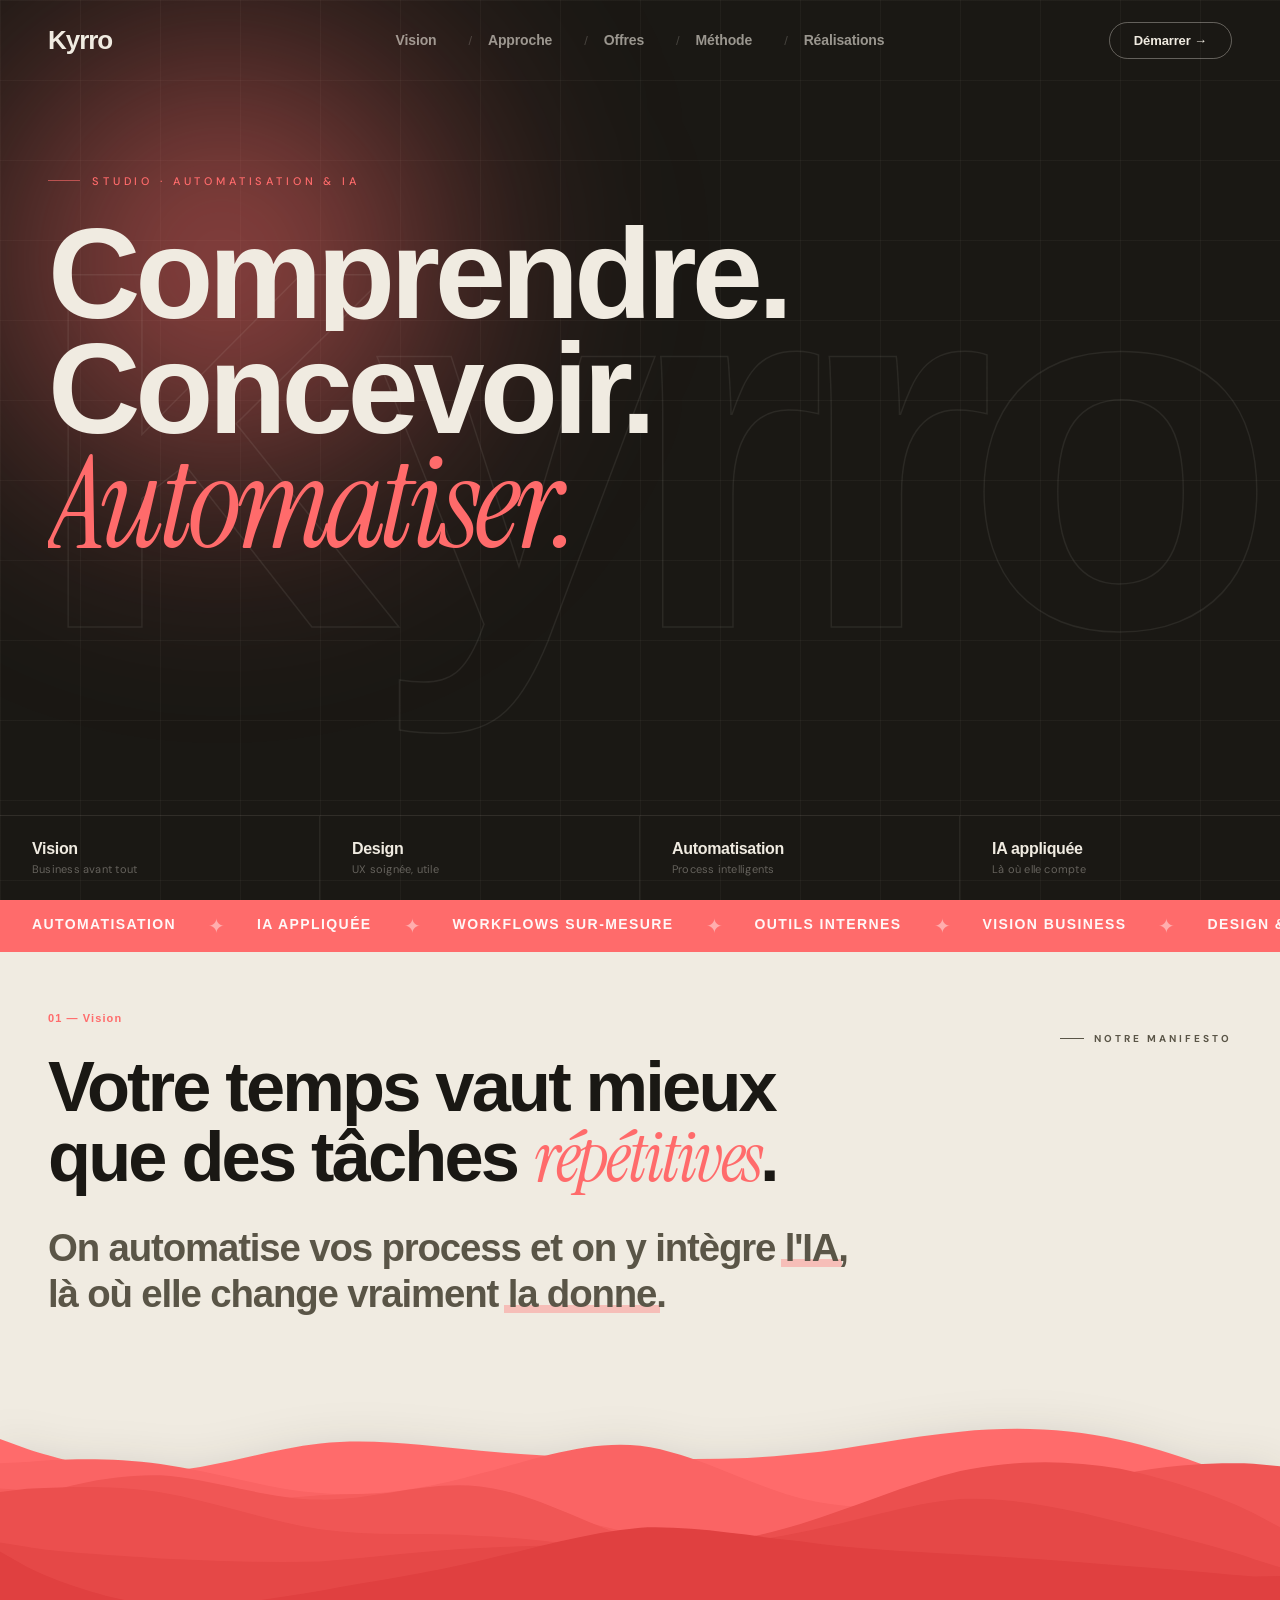
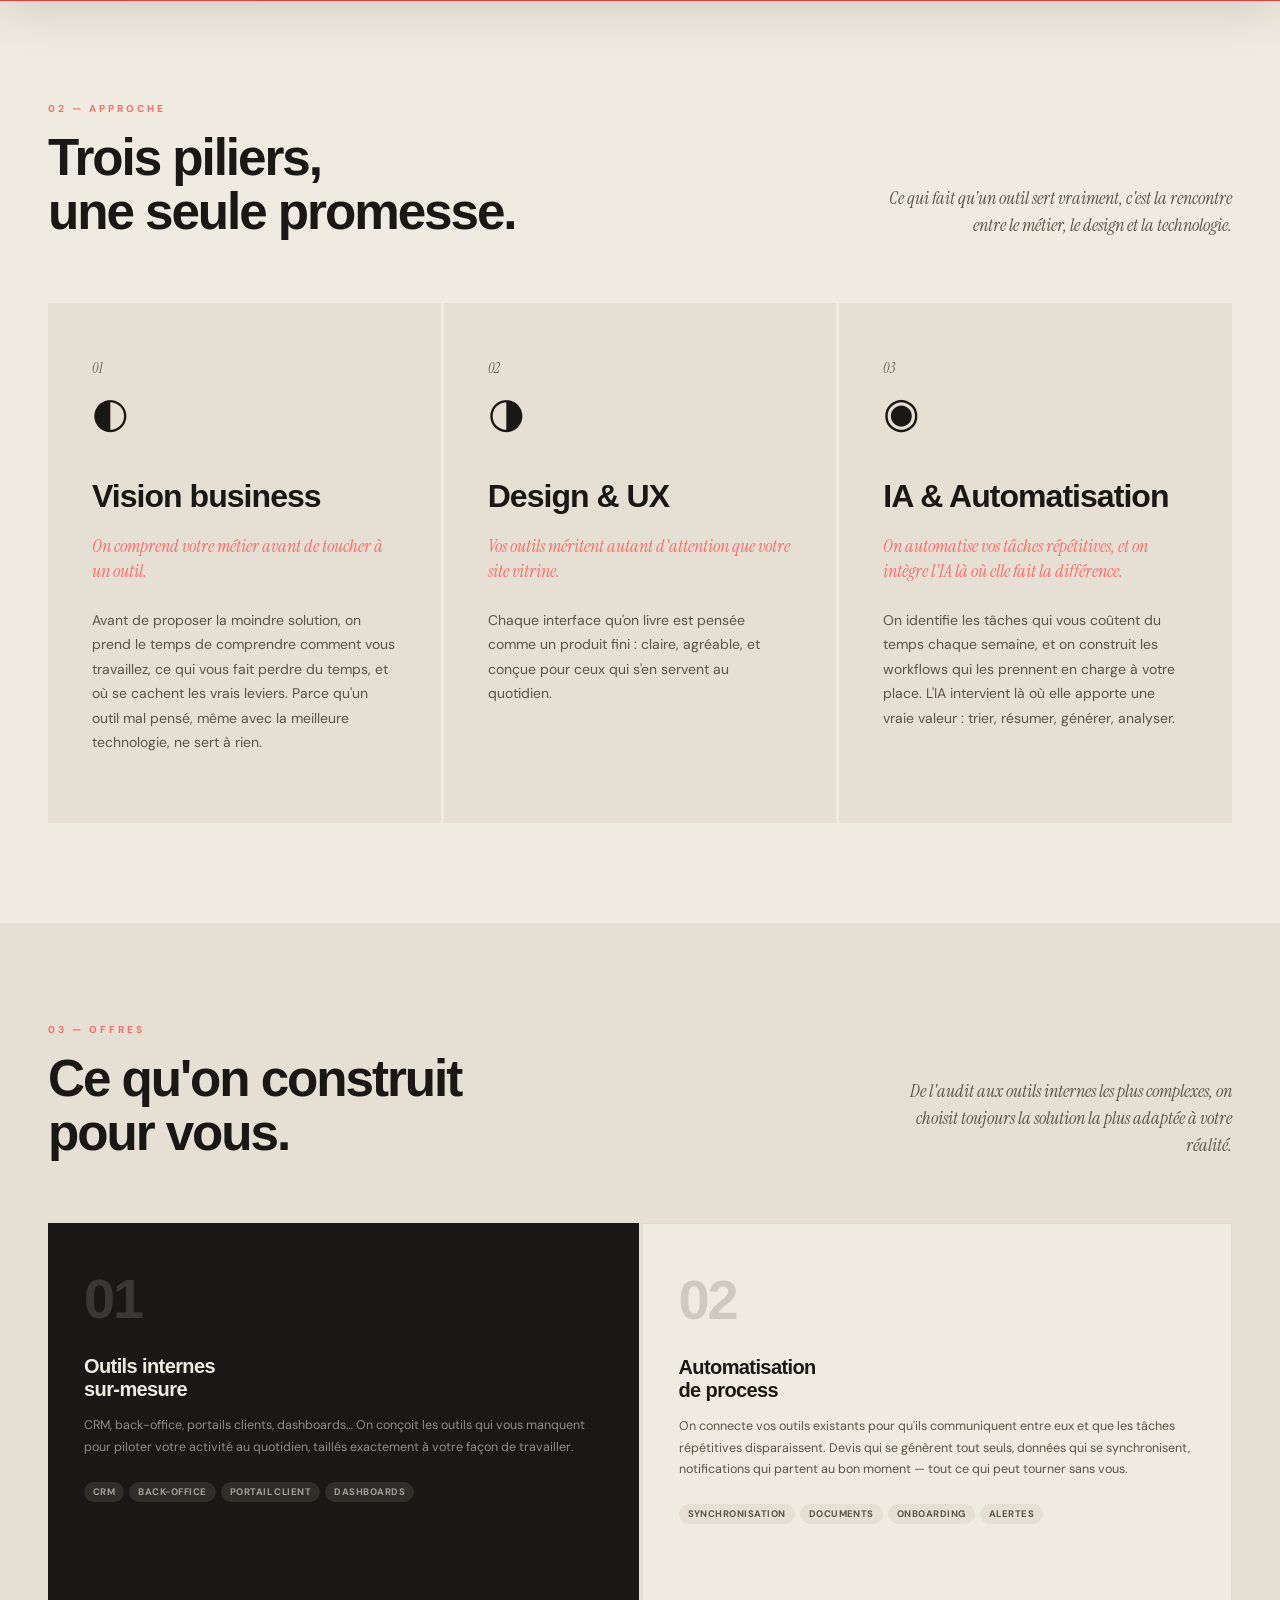
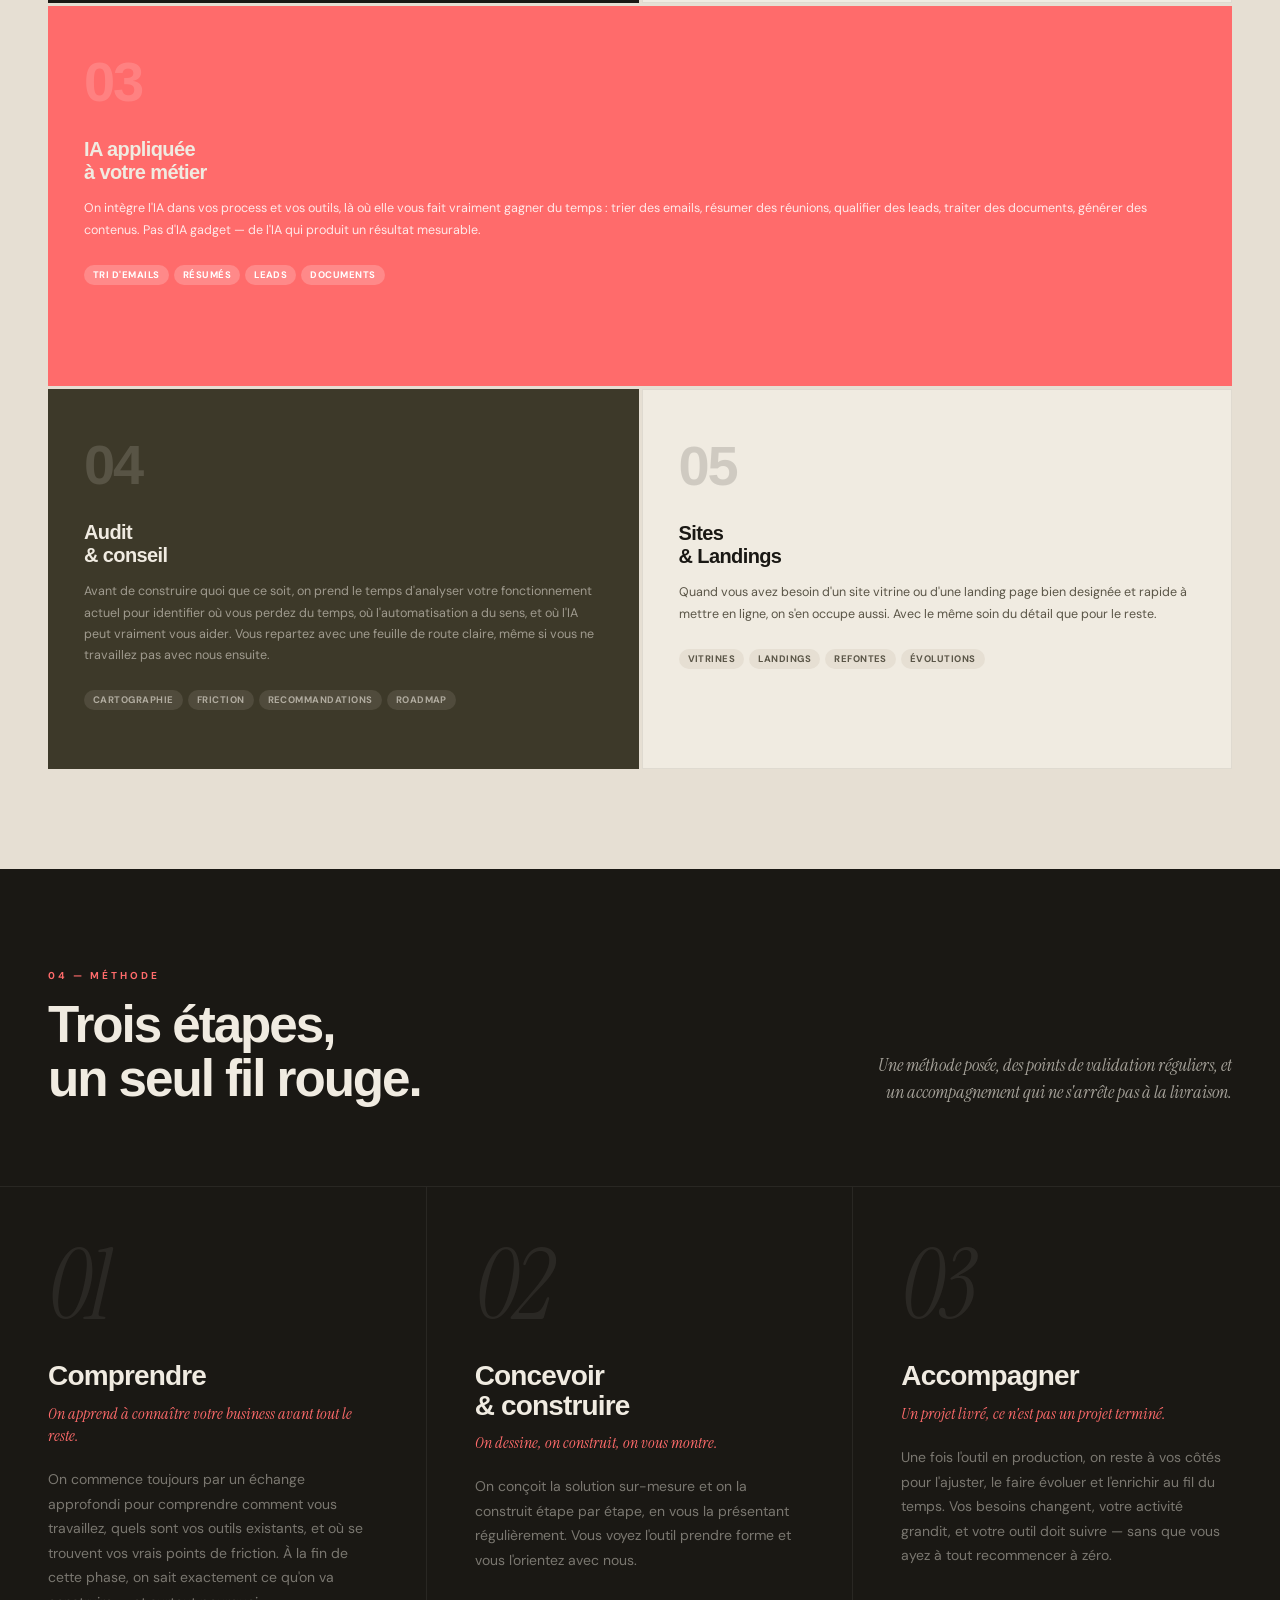
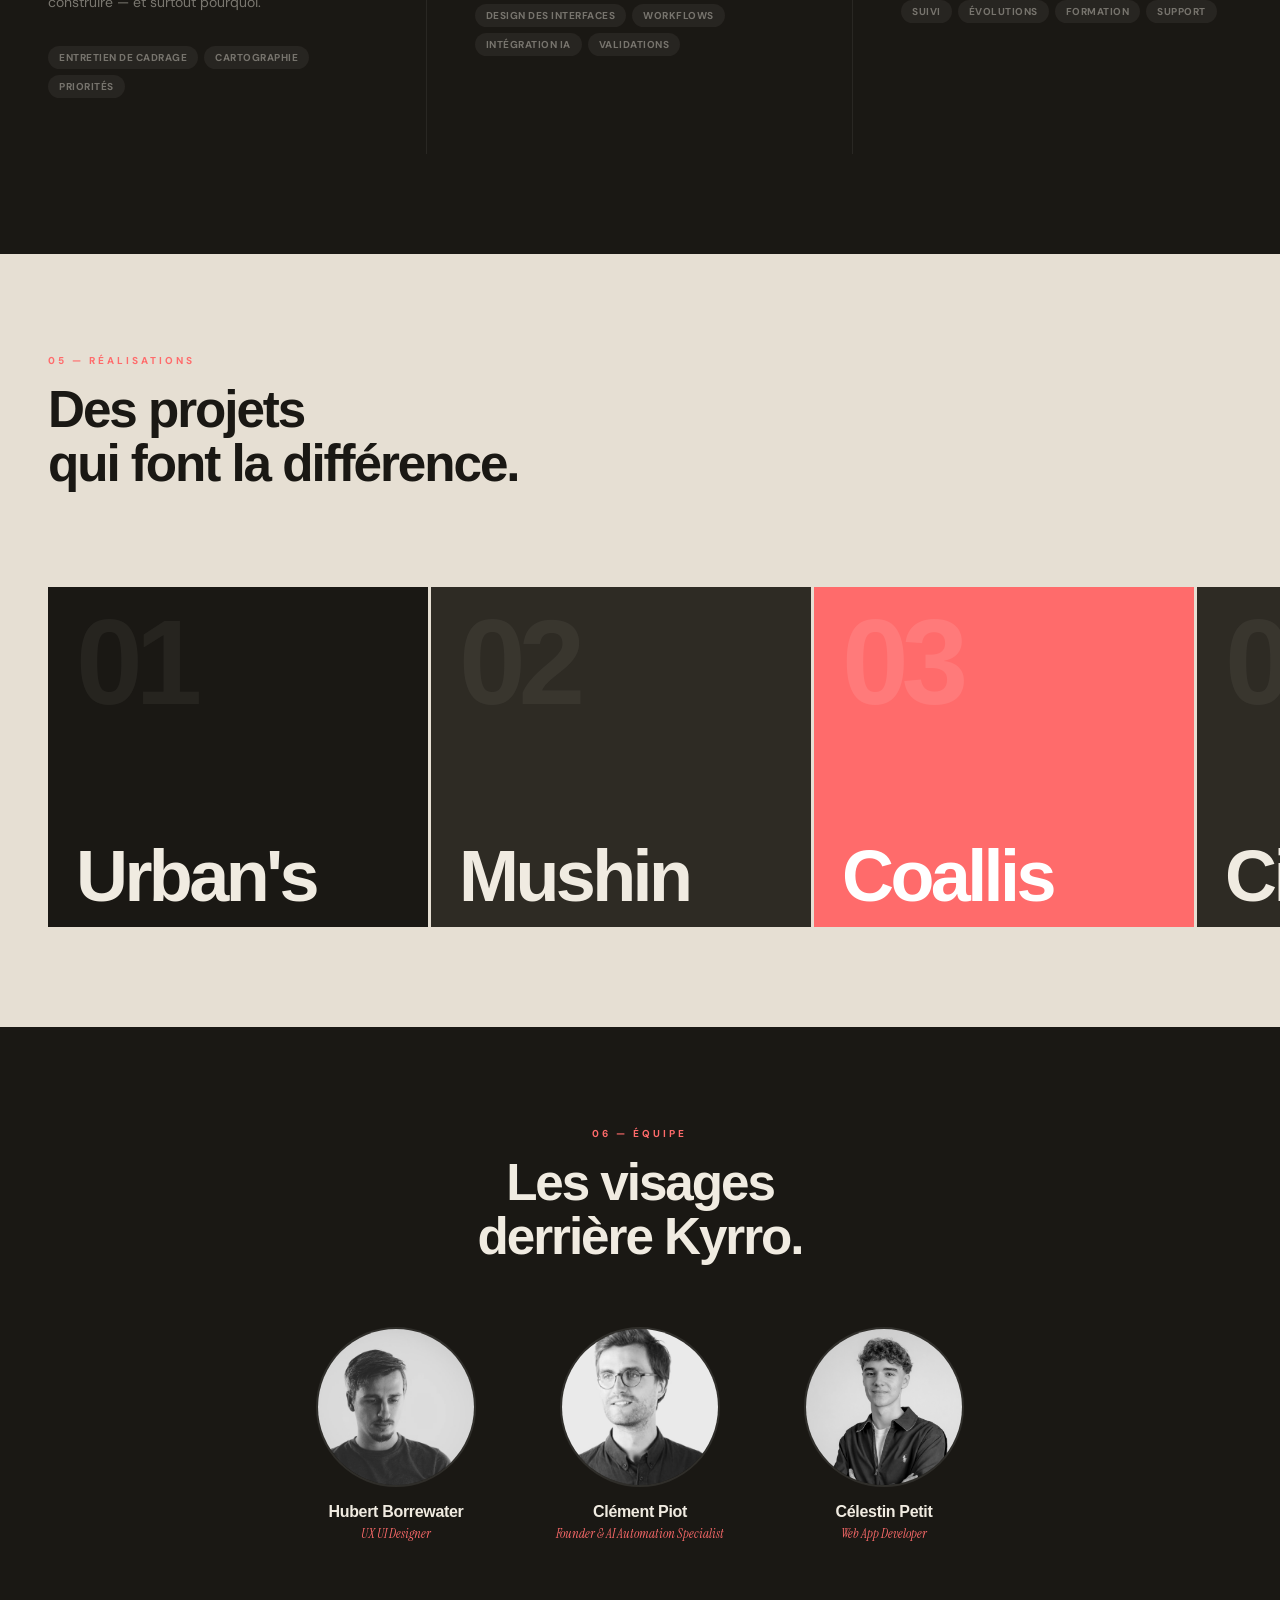
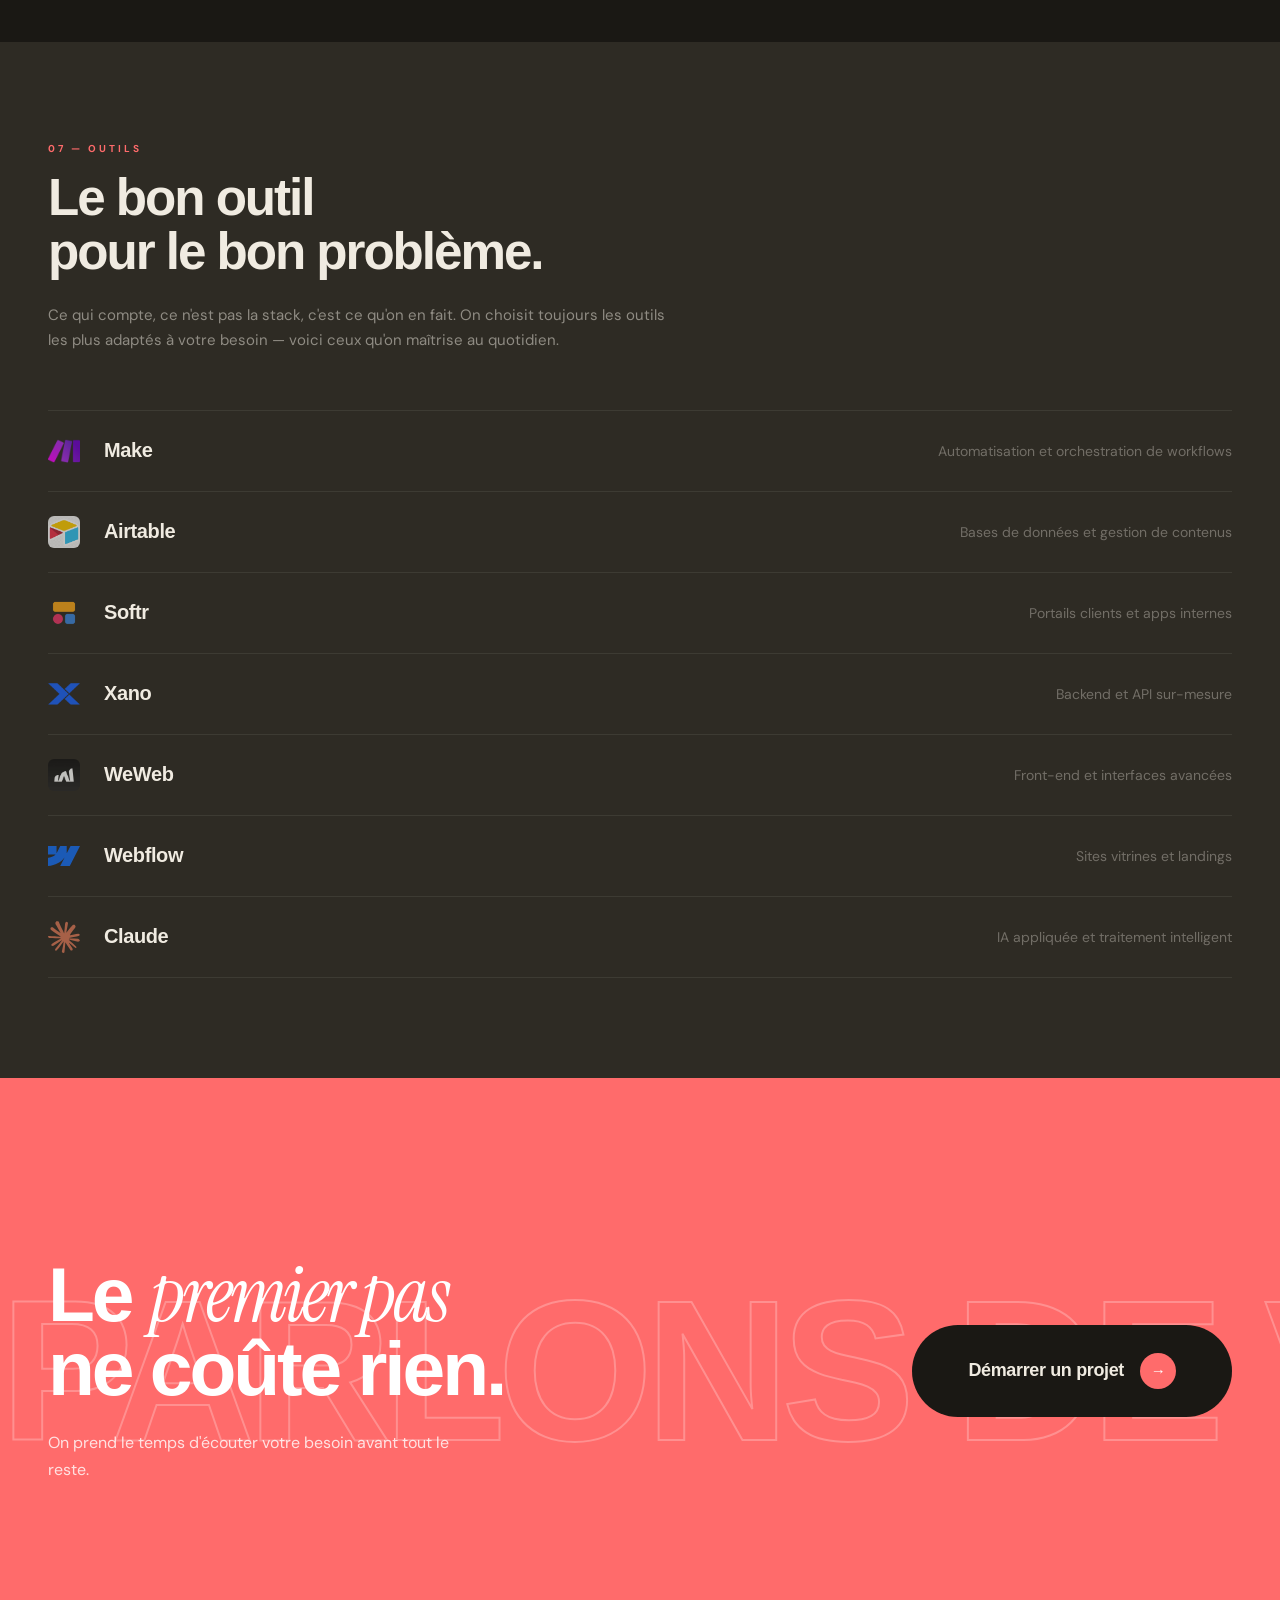
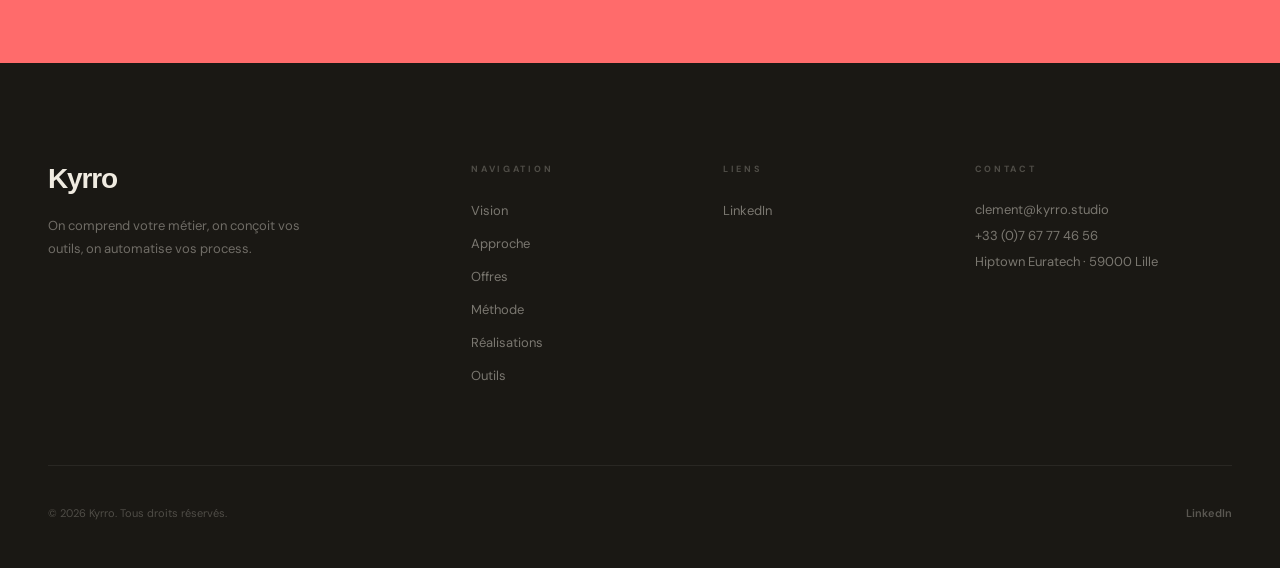
==== commit ac4ef268: "Code néttoyer + SEO" ====
--- a/index.html
+++ b/index.html
@@ -5,6 +5,53 @@
   <meta name="viewport" content="width=device-width, initial-scale=1.0">
   <title>Kyrro — Studio d'automatisation & d'IA appliquée · Lille</title>
   <meta name="description" content="Kyrro est un studio basé à Lille qui automatise les process et intègre l'IA dans les outils internes des entreprises. Vision business, design soigné, technologie utile.">
+  <meta name="keywords" content="automatisation, IA, intelligence artificielle, outils internes, Lille, studio, no-code, workflows, CRM, Make, Airtable, Webflow">
+  <meta name="author" content="Kyrro Studio">
+  <meta name="robots" content="index, follow">
+  <link rel="canonical" href="https://kyrro.studio/">
+  <meta name="theme-color" content="#1A1814">
+
+  <!-- Open Graph -->
+  <meta property="og:type" content="website">
+  <meta property="og:title" content="Kyrro — Studio d'automatisation & d'IA appliquée">
+  <meta property="og:description" content="On automatise vos process et on y intègre l'IA, là où elle change vraiment la donne. Studio basé à Lille.">
+  <meta property="og:url" content="https://kyrro.studio/">
+  <meta property="og:site_name" content="Kyrro">
+  <meta property="og:locale" content="fr_FR">
+
+  <!-- Twitter Card -->
+  <meta name="twitter:card" content="summary_large_image">
+  <meta name="twitter:title" content="Kyrro — Studio d'automatisation & d'IA appliquée">
+  <meta name="twitter:description" content="On automatise vos process et on y intègre l'IA, là où elle change vraiment la donne. Studio basé à Lille.">
+
+  <!-- Structured Data -->
+  <script type="application/ld+json">
+  {
+    "@context": "https://schema.org",
+    "@type": "ProfessionalService",
+    "name": "Kyrro",
+    "description": "Studio d'automatisation et d'IA appliquée basé à Lille",
+    "url": "https://kyrro.studio",
+    "email": "clement@kyrro.studio",
+    "telephone": "+33767774656",
+    "address": {
+      "@type": "PostalAddress",
+      "streetAddress": "Hiptown Euratech",
+      "addressLocality": "Lille",
+      "postalCode": "59000",
+      "addressCountry": "FR"
+    },
+    "areaServed": {
+      "@type": "City",
+      "name": "Lille"
+    },
+    "knowsAbout": ["Automatisation", "Intelligence artificielle", "Outils internes", "Workflows", "Design UX"],
+    "founder": {
+      "@type": "Person",
+      "name": "Clément Piot"
+    }
+  }
+  </script>
 
   <!-- Fonts -->
   <link rel="preconnect" href="https://fonts.googleapis.com">
@@ -48,7 +95,7 @@
        NAV
   ═══════════════════════════════════════ -->
   <nav id="nav">
-    <a href="#" class="nav-logo">Kyrro</a>
+    <a href="/" class="nav-logo">Kyrro</a>
     <div class="nav-center">
       <a href="#manifesto" class="nav-link">Vision</a>
       <a href="#piliers" class="nav-link">Approche</a>
@@ -135,14 +182,14 @@
     <span class="manifesto-num">01 — Vision</span>
     <span class="manifesto-label">Notre manifesto</span>
 
-    <h1 class="manifesto-h1 rv">
+    <h2 class="manifesto-h1 rv">
       Votre temps vaut mieux<br>
       que des tâches <em>répétitives</em>.
-    </h1>
-    <h2 class="manifesto-h2 rv d1">
+    </h2>
+    <h3 class="manifesto-h2 rv d1">
       On automatise vos process et on y intègre <span class="highlight">l'IA</span>,
       là où elle change vraiment <span class="highlight">la donne</span>.
-    </h2>
+    </h3>
 
     <div class="manifesto-wave">
       <svg viewBox="0 0 900 200" width="900" preserveAspectRatio="none" xmlns="http://www.w3.org/2000/svg">
@@ -427,7 +474,7 @@
         </div>
       </div>
       <div class="team-member">
-        <img class="team-avatar" src="Images/ Image-clément.jpeg" alt="Clément Piot">
+        <img class="team-avatar" src="Images/Image-clément.jpeg" alt="Clément Piot">
         <div class="team-info">
           <h3 class="team-name">Clément Piot</h3>
           <span class="team-role">Founder & AI Automation Specialist</span>
@@ -549,7 +596,7 @@
   <footer>
     <div class="footer-top">
       <div>
-        <a href="#" class="footer-logo">Kyrro</a>
+        <a href="/" class="footer-logo">Kyrro</a>
         <p class="footer-tagline">On comprend votre métier, on conçoit vos outils, on automatise vos process.</p>
       </div>
       <div class="footer-col">
@@ -577,7 +624,7 @@
       </div>
     </div>
     <div class="footer-bot">
-      <p class="footer-copy">© 2025 Kyrro. Tous droits réservés.</p>
+      <p class="footer-copy">© 2026 Kyrro. Tous droits réservés.</p>
       <div class="footer-soc">
         <a href="#" target="_blank" rel="noopener">LinkedIn</a>
       </div>
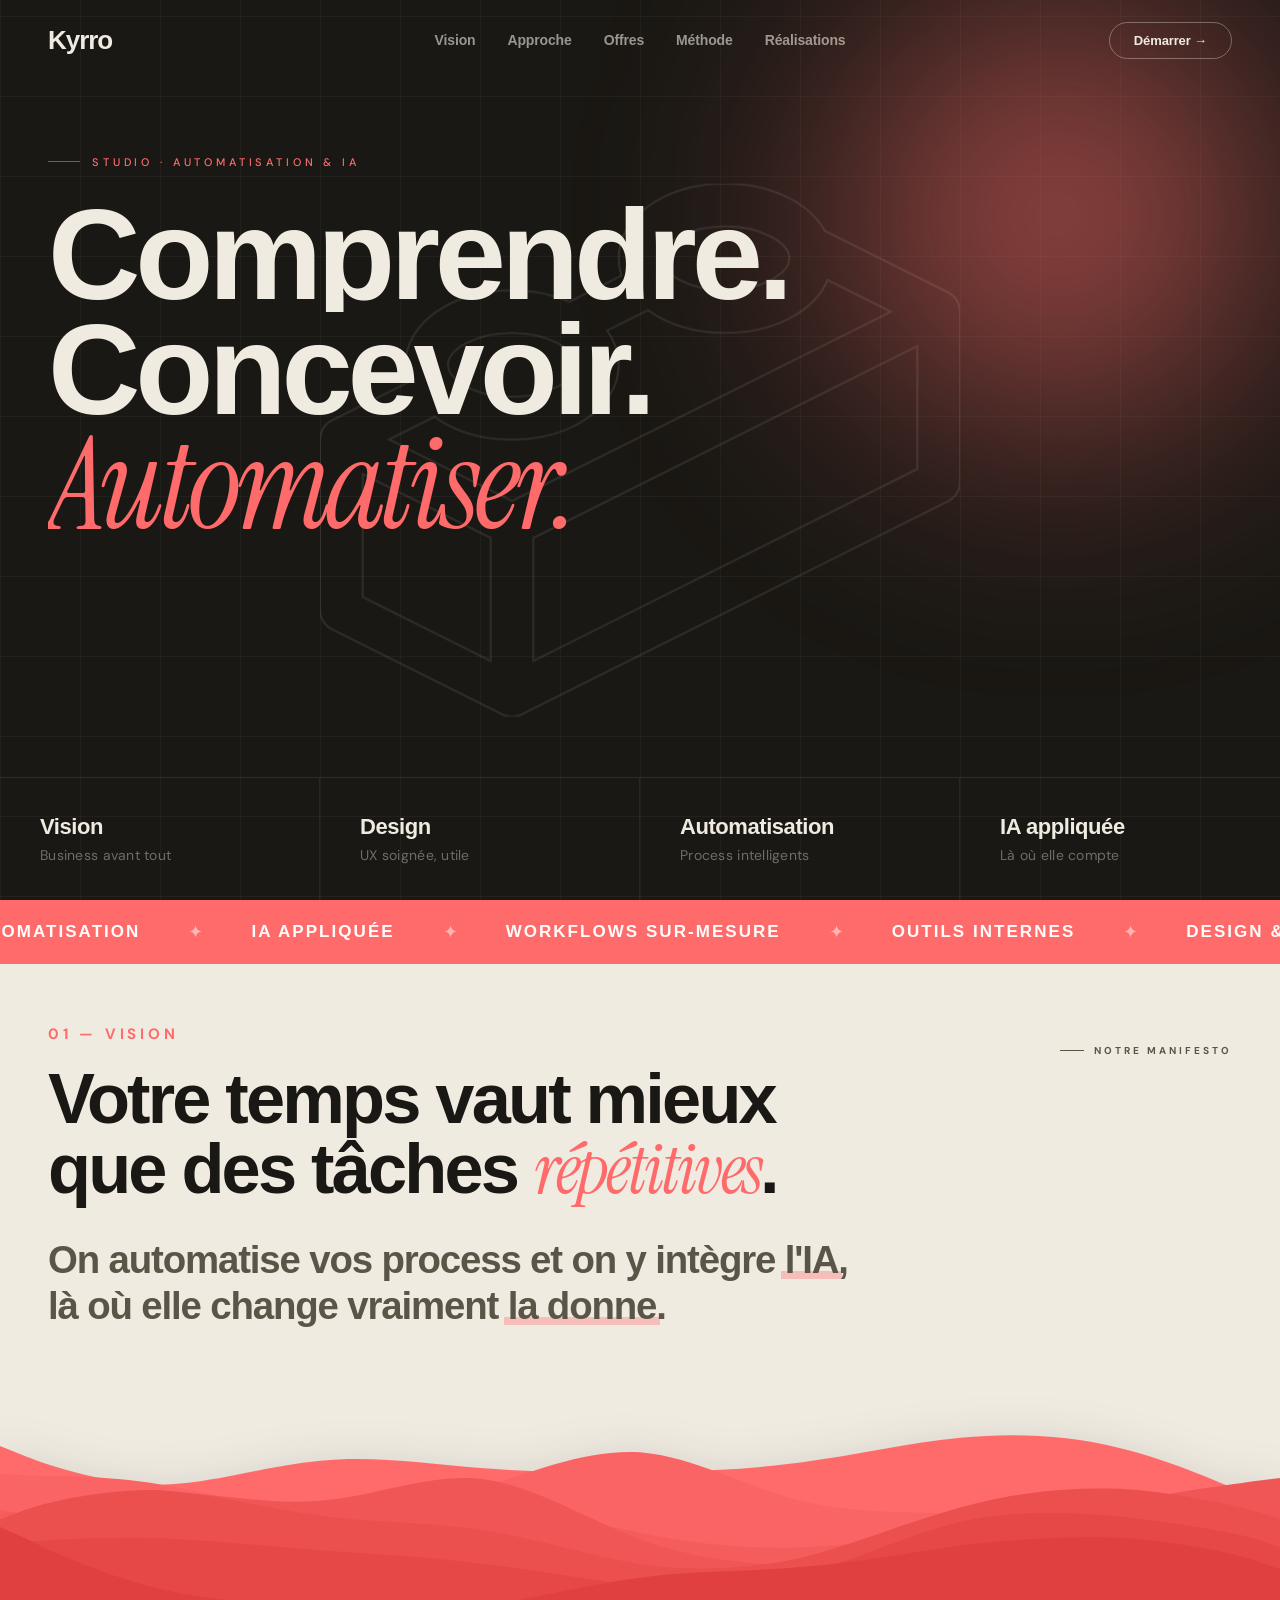
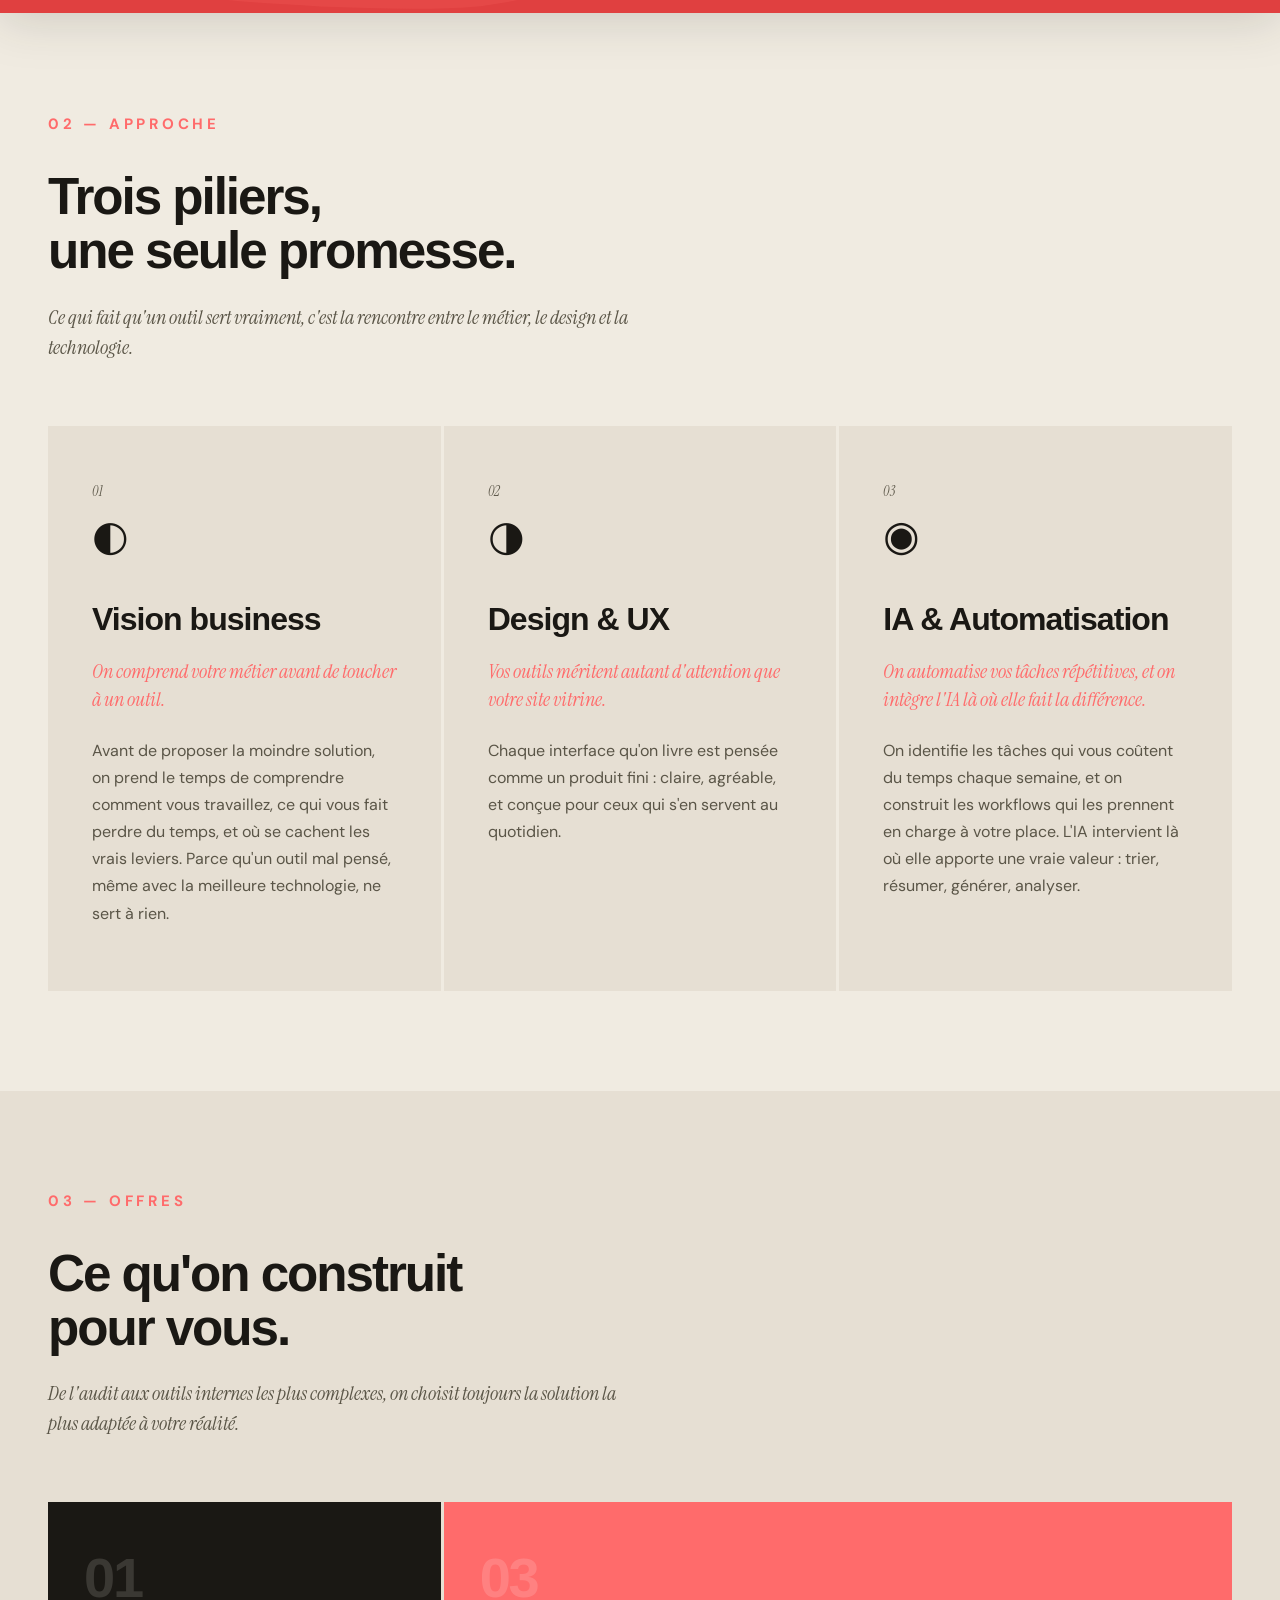
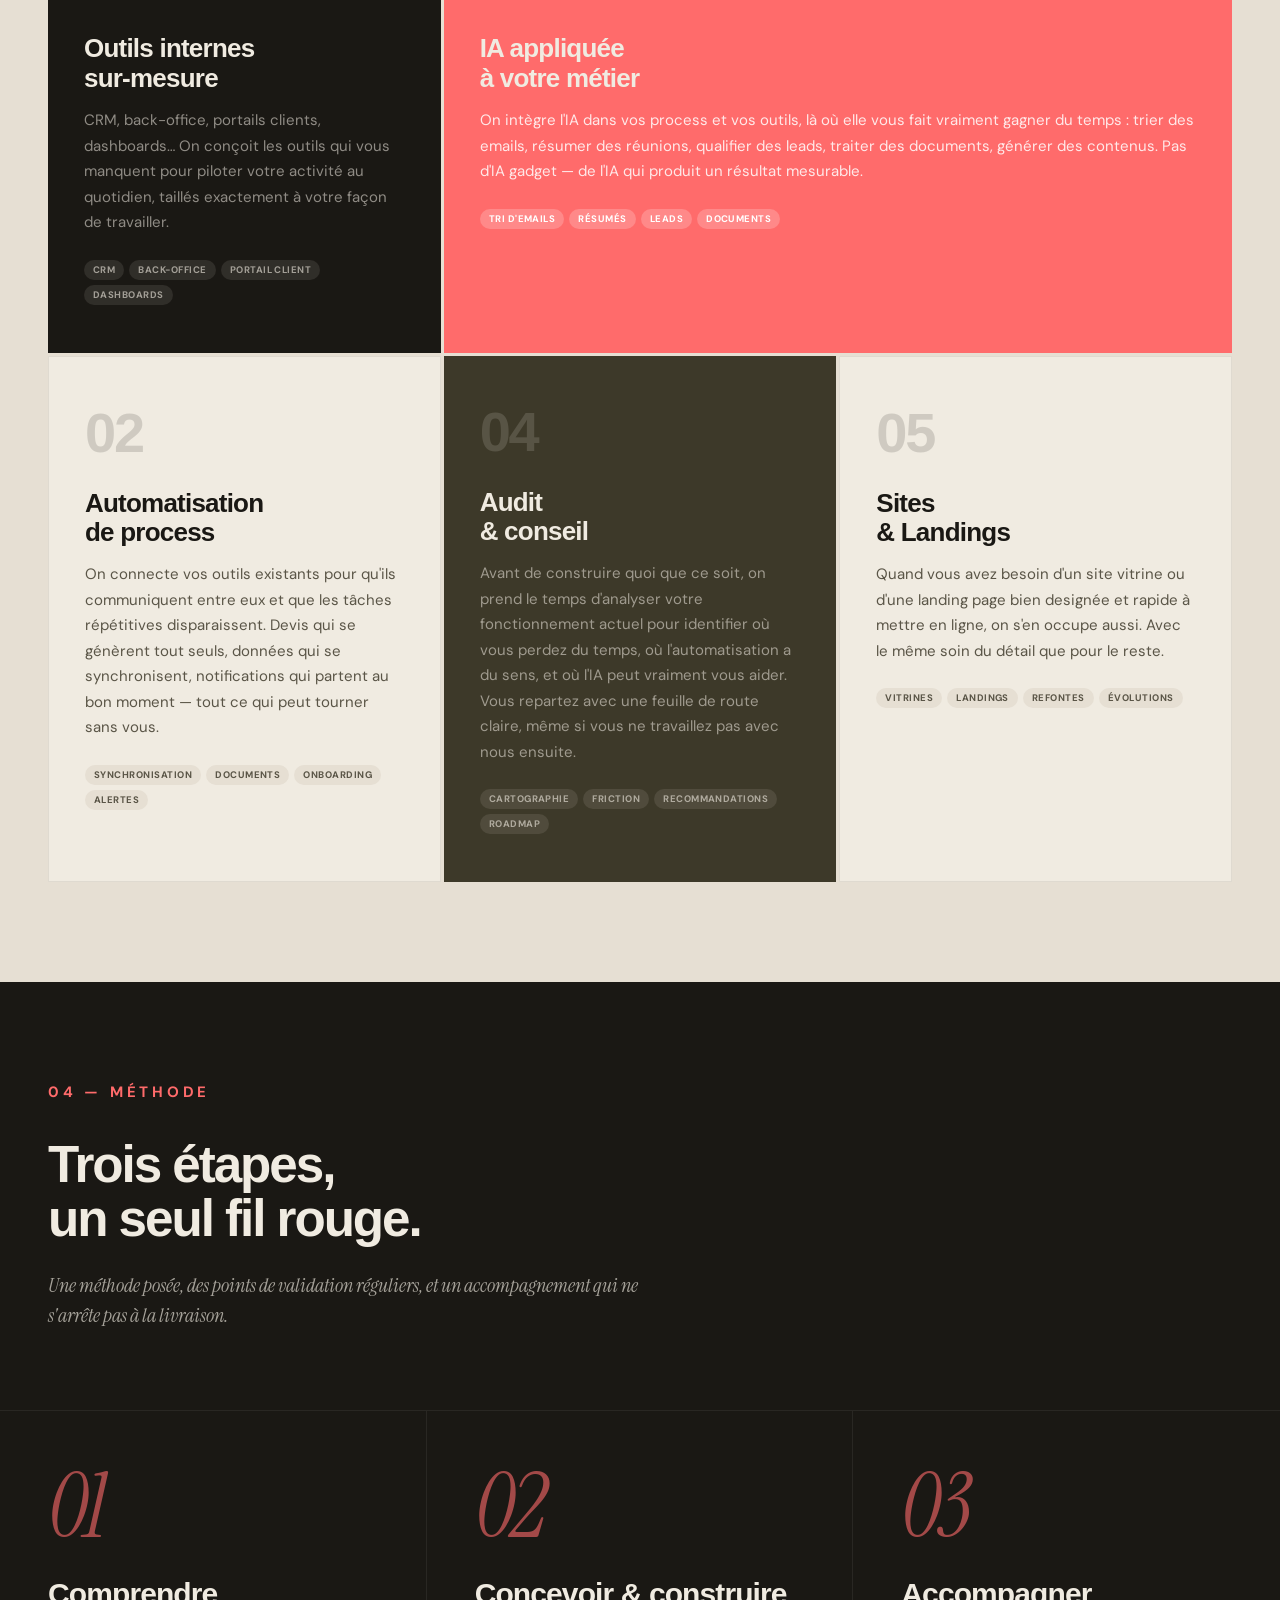
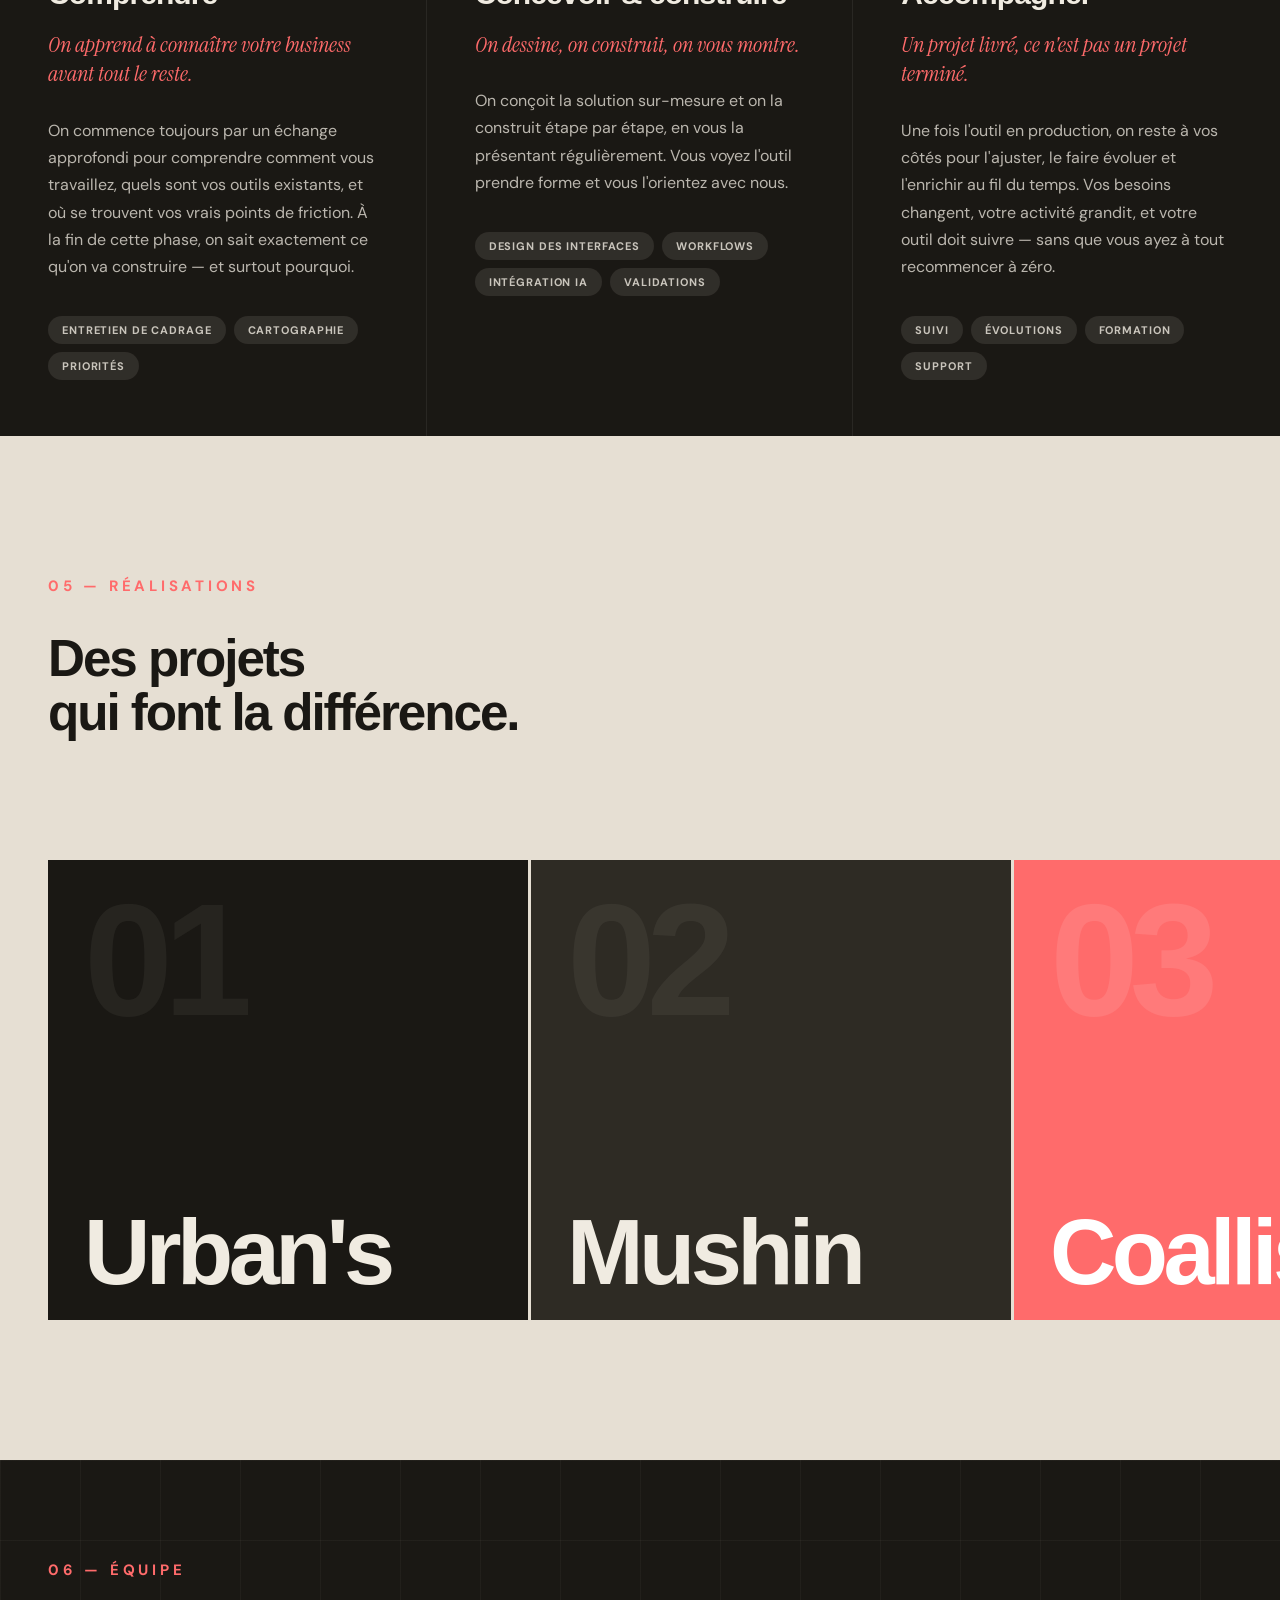
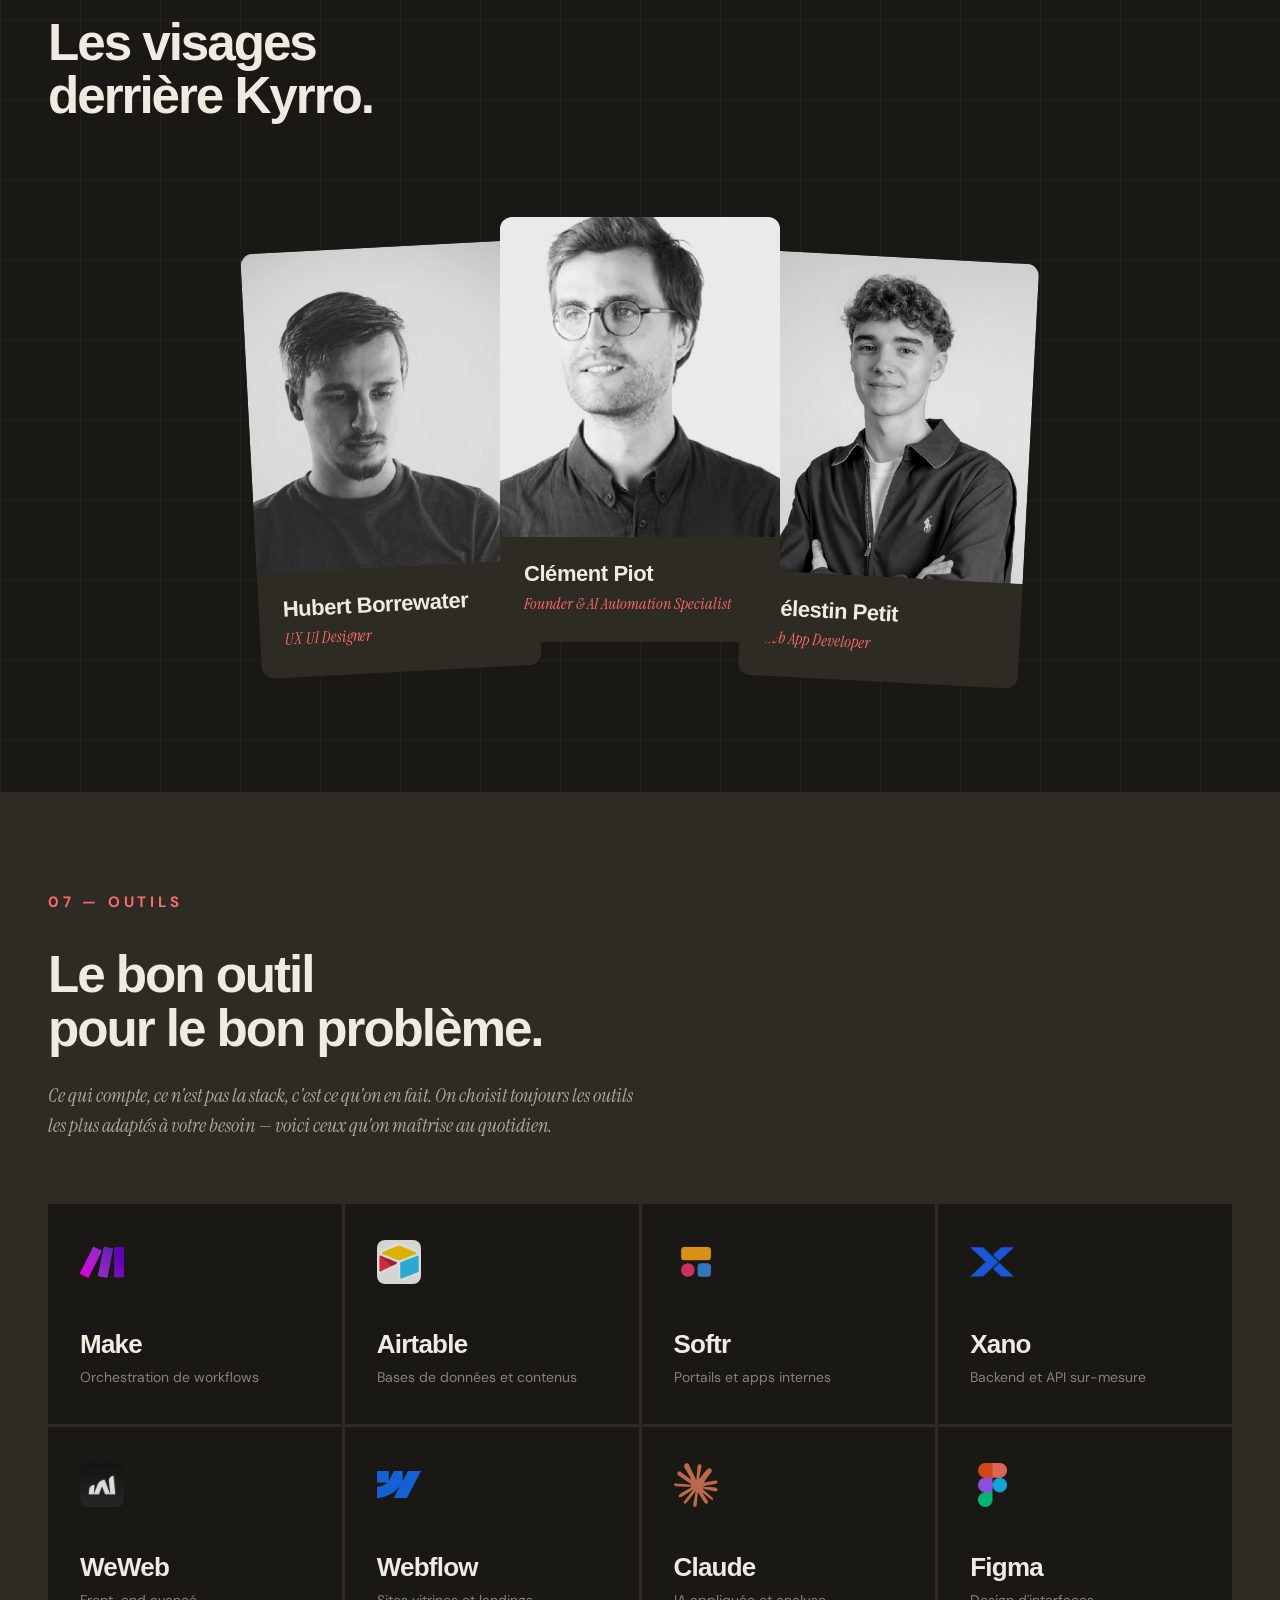
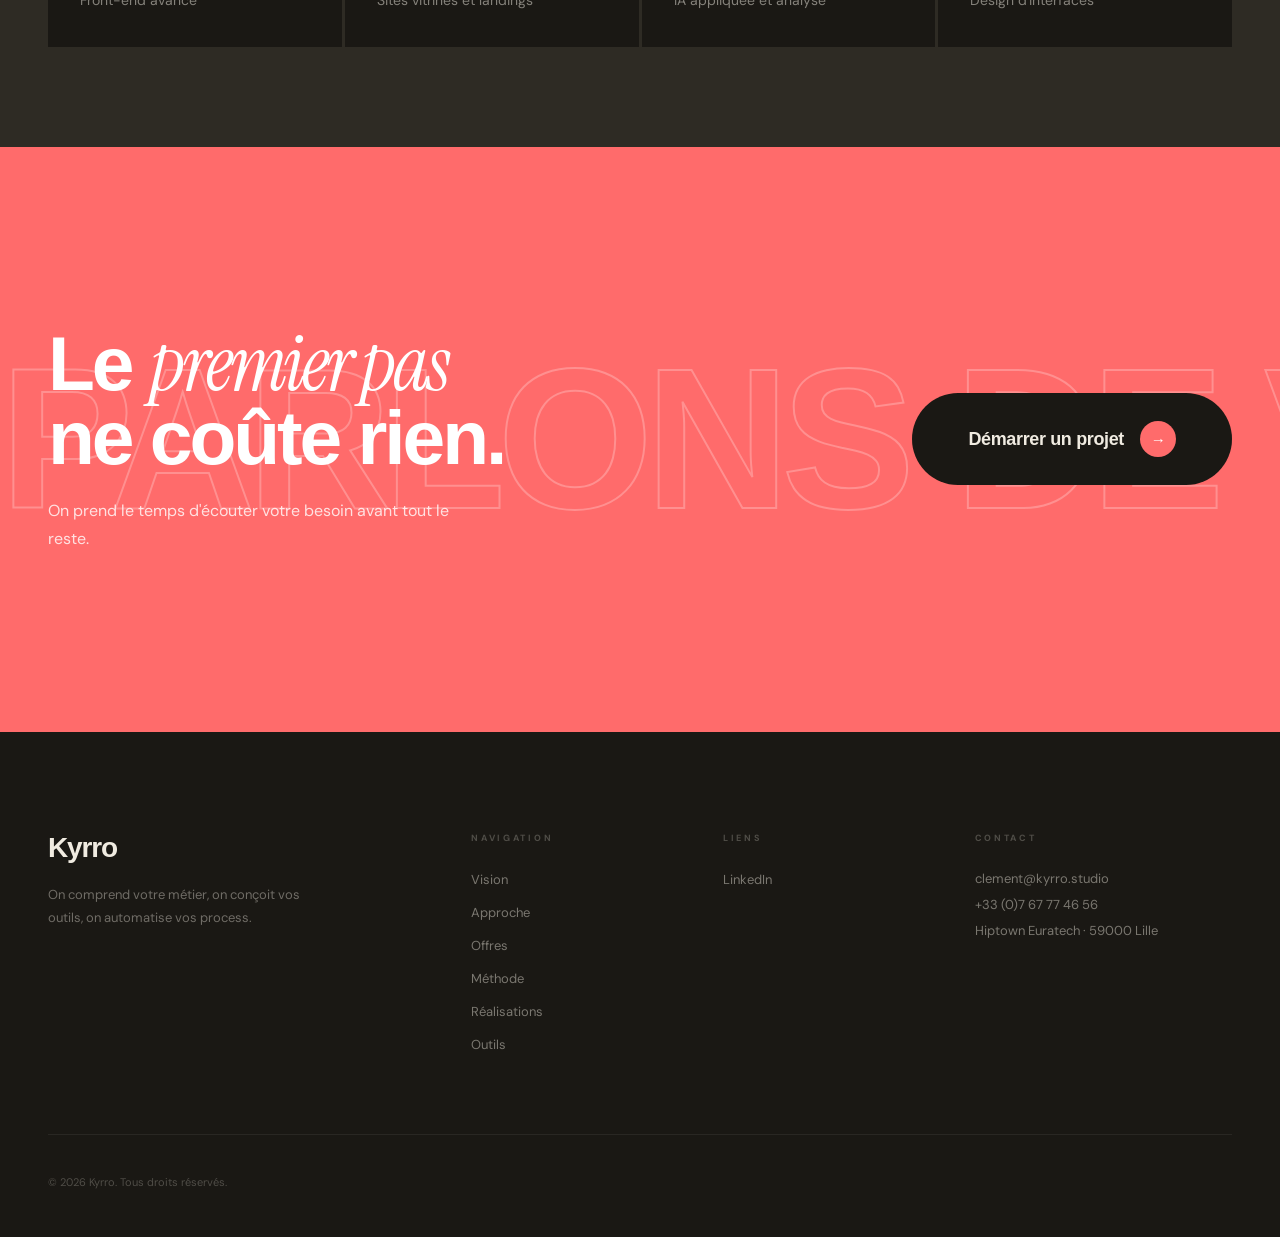
==== commit 8741f129: "Ajout de nouveaux fichiers SVG pour les briques et mise à jour de l'index.html avec des images et de" ====
--- a/index.html
+++ b/index.html
@@ -112,8 +112,9 @@
   <section class="hero" id="hero">
     <div class="hero-grid"></div>
     <div class="hero-orb"></div>
-
-    <div class="hero-number">Kyrro</div>
+    <div class="hero-brick-wrap">
+      <img class="hero-brick" src="Images/Brique-Kyrro.svg" alt="">
+    </div>
 
     <div class="hero-content">
       <div class="hero-kicker">Studio · Automatisation &amp; IA</div>
@@ -146,7 +147,7 @@
   </section>
 
   <!-- ═══════════════════════════════════════
-       RUBAN DÉFILANT
+       BANDEAU FIXE
   ═══════════════════════════════════════ -->
   <div class="ribbon">
     <div class="ribbon-inner">
@@ -154,24 +155,7 @@
       <span class="ribbon-text">IA appliquée</span><span class="ribbon-sep">✦</span>
       <span class="ribbon-text">Workflows sur-mesure</span><span class="ribbon-sep">✦</span>
       <span class="ribbon-text">Outils internes</span><span class="ribbon-sep">✦</span>
-      <span class="ribbon-text">Vision business</span><span class="ribbon-sep">✦</span>
-      <span class="ribbon-text">Design &amp; UX</span><span class="ribbon-sep">✦</span>
-      <span class="ribbon-text">Process intelligents</span><span class="ribbon-sep">✦</span>
-      <span class="ribbon-text">Audit &amp; conseil</span><span class="ribbon-sep">✦</span>
-      <span class="ribbon-text">Intégrations</span><span class="ribbon-sep">✦</span>
-      <span class="ribbon-text">Gain de temps</span><span class="ribbon-sep">✦</span>
-
-      <!-- Doublon pour le défilement infini -->
-      <span class="ribbon-text">Automatisation</span><span class="ribbon-sep">✦</span>
-      <span class="ribbon-text">IA appliquée</span><span class="ribbon-sep">✦</span>
-      <span class="ribbon-text">Workflows sur-mesure</span><span class="ribbon-sep">✦</span>
-      <span class="ribbon-text">Outils internes</span><span class="ribbon-sep">✦</span>
-      <span class="ribbon-text">Vision business</span><span class="ribbon-sep">✦</span>
-      <span class="ribbon-text">Design &amp; UX</span><span class="ribbon-sep">✦</span>
-      <span class="ribbon-text">Process intelligents</span><span class="ribbon-sep">✦</span>
-      <span class="ribbon-text">Audit &amp; conseil</span><span class="ribbon-sep">✦</span>
-      <span class="ribbon-text">Intégrations</span><span class="ribbon-sep">✦</span>
-      <span class="ribbon-text">Gain de temps</span><span class="ribbon-sep">✦</span>
+      <span class="ribbon-text">Design &amp; UX</span>
     </div>
   </div>
 
@@ -343,7 +327,7 @@
   <section class="process" id="process">
     <div class="process-head">
       <div>
-        <span class="section-tag" style="display:block;margin-bottom:16px">04 — Méthode</span>
+        <span class="section-tag" style="display:block">04 — Méthode</span>
         <h2 class="section-title rv" style="color:var(--cream)">Trois étapes,<br>un seul fil rouge.</h2>
       </div>
       <p class="section-sub rv d2" style="color:rgba(240,235,225,.65)">
@@ -367,7 +351,7 @@
 
       <div class="pstep rv d2">
         <div class="pstep-num">02</div>
-        <h3 class="pstep-title">Concevoir<br>&amp; construire</h3>
+        <h3 class="pstep-title">Concevoir &amp; construire</h3>
         <p class="pstep-sub">On dessine, on construit, on vous montre.</p>
         <p class="pstep-desc">On conçoit la solution sur-mesure et on la construit étape par étape, en vous la présentant régulièrement. Vous voyez l'outil prendre forme et vous l'orientez avec nous.</p>
         <div class="pstep-tags">
@@ -458,6 +442,7 @@
        ÉQUIPE
   ═══════════════════════════════════════ -->
   <section class="team" id="team">
+    <div class="team-grid-bg"></div>
     <div class="section-header">
       <div>
         <div class="section-tag">06 — Équipe</div>
@@ -466,21 +451,21 @@
     </div>
 
     <div class="team-row rv d1">
-      <div class="team-member">
+      <div class="team-member" data-pos="left">
         <img class="team-avatar" src="Images/image-hubert.jpeg" alt="Hubert Borrewater">
         <div class="team-info">
           <h3 class="team-name">Hubert Borrewater</h3>
           <span class="team-role">UX UI Designer</span>
         </div>
       </div>
-      <div class="team-member">
+      <div class="team-member" data-pos="center">
         <img class="team-avatar" src="Images/Image-clément.jpeg" alt="Clément Piot">
         <div class="team-info">
           <h3 class="team-name">Clément Piot</h3>
           <span class="team-role">Founder & AI Automation Specialist</span>
         </div>
       </div>
-      <div class="team-member">
+      <div class="team-member" data-pos="right">
         <img class="team-avatar" src="Images/célestin photo.png" alt="Célestin Petit">
         <div class="team-info">
           <h3 class="team-name">Célestin Petit</h3>
@@ -501,38 +486,59 @@
     <div class="tools-list">
       <div class="tool-row rv">
         <img src="Images/make-logo.png" alt="Make" class="tool-logo">
-        <span class="tool-name">Make</span>
-        <span class="tool-desc">Automatisation et orchestration de workflows</span>
+        <div class="tool-text">
+          <span class="tool-name">Make</span>
+          <span class="tool-desc">Orchestration de workflows</span>
+        </div>
       </div>
       <div class="tool-row rv d1">
         <img src="Images/logo-airtable.jpg" alt="Airtable" class="tool-logo">
-        <span class="tool-name">Airtable</span>
-        <span class="tool-desc">Bases de données et gestion de contenus</span>
+        <div class="tool-text">
+          <span class="tool-name">Airtable</span>
+          <span class="tool-desc">Bases de données et contenus</span>
+        </div>
       </div>
       <div class="tool-row rv d2">
         <img src="Images/logo-softr.png" alt="Softr" class="tool-logo">
-        <span class="tool-name">Softr</span>
-        <span class="tool-desc">Portails clients et apps internes</span>
+        <div class="tool-text">
+          <span class="tool-name">Softr</span>
+          <span class="tool-desc">Portails et apps internes</span>
+        </div>
       </div>
       <div class="tool-row rv d3">
         <img src="Images/logo-xano.avif" alt="Xano" class="tool-logo">
-        <span class="tool-name">Xano</span>
-        <span class="tool-desc">Backend et API sur-mesure</span>
+        <div class="tool-text">
+          <span class="tool-name">Xano</span>
+          <span class="tool-desc">Backend et API sur-mesure</span>
+        </div>
       </div>
       <div class="tool-row rv d4">
         <img src="Images/weweb_io_logo.jpeg" alt="WeWeb" class="tool-logo">
-        <span class="tool-name">WeWeb</span>
-        <span class="tool-desc">Front-end et interfaces avancées</span>
+        <div class="tool-text">
+          <span class="tool-name">WeWeb</span>
+          <span class="tool-desc">Front-end avancé</span>
+        </div>
       </div>
       <div class="tool-row rv d5">
         <img src="Images/logo webflow.svg" alt="Webflow" class="tool-logo">
-        <span class="tool-name">Webflow</span>
-        <span class="tool-desc">Sites vitrines et landings</span>
+        <div class="tool-text">
+          <span class="tool-name">Webflow</span>
+          <span class="tool-desc">Sites vitrines et landings</span>
+        </div>
       </div>
       <div class="tool-row rv">
         <img src="Images/logo claude.svg" alt="Claude" class="tool-logo">
-        <span class="tool-name">Claude</span>
-        <span class="tool-desc">IA appliquée et traitement intelligent</span>
+        <div class="tool-text">
+          <span class="tool-name">Claude</span>
+          <span class="tool-desc">IA appliquée et analyse</span>
+        </div>
+      </div>
+      <div class="tool-row rv d1">
+        <img src="Images/Figma-logo.svg.png" alt="Figma" class="tool-logo">
+        <div class="tool-text">
+          <span class="tool-name">Figma</span>
+          <span class="tool-desc">Design d'interfaces</span>
+        </div>
       </div>
     </div>
 
@@ -625,9 +631,6 @@
     </div>
     <div class="footer-bot">
       <p class="footer-copy">© 2026 Kyrro. Tous droits réservés.</p>
-      <div class="footer-soc">
-        <a href="#" target="_blank" rel="noopener">LinkedIn</a>
-      </div>
     </div>
   </footer>
 
--- a/style.css
+++ b/style.css
@@ -171,17 +171,6 @@
 .nav-link:hover {
   color:var(--coral);
   transform:scale(1.05);
-}
-.nav-center .nav-link + .nav-link::before {
-  content:'/';
-  margin-right:16px;
-  font-weight:400;
-  font-size:13px;
-  color:rgba(240,235,225,.2);
-  pointer-events:none;
-}
-nav.scrolled .nav-center .nav-link + .nav-link::before {
-  color:rgba(26,24,20,.15);
 }
 
 .nav-cta {
@@ -227,7 +216,34 @@
   background-image:
     linear-gradient(rgba(240,235,225,.04) 1px, transparent 1px),
     linear-gradient(90deg, rgba(240,235,225,.04) 1px, transparent 1px);
-  background-size:80px 80px;
+  background-size:6.25% 80px;
+  background-position:0 calc(100% - 4px);
+}
+
+.hero-brick-wrap {
+  position:absolute;
+  top:50%; left:50%;
+  transform:translate(-50%, -50%);
+  animation:brickEnter 1.4s cubic-bezier(.2,.8,.2,1) 2.3s both;
+}
+@keyframes brickEnter {
+  0%   { opacity:0;  }
+  100% { opacity:1; }
+}
+
+.hero-brick {
+  display:block;
+  width:50vw; max-width:800px;
+  opacity:.1;
+  user-select:none;
+  filter:drop-shadow(0 0 40px rgba(240,235,225,.2));
+  transform-origin:center center;
+  transform:perspective(1000px) rotateX(0deg) rotateY(0deg);
+  transition:opacity .6s ease, transform .5s cubic-bezier(.2,.8,.2,1), filter .6s ease;
+  will-change:transform;
+}
+.hero:hover .hero-brick {
+  filter:drop-shadow(0 0 60px rgba(240,235,225,.35));
 }
 
 .hero-orb {
@@ -236,15 +252,12 @@
   border-radius:50%;
   background:radial-gradient(circle, rgba(255,107,107,.7), transparent 65%);
   filter:blur(100px);
-  top:-10%; left:-10%;
-  animation:orbWander 30s ease-in-out infinite;
-}
-@keyframes orbWander {
-  0%   { transform:translate(0, 0); }
-  25%  { transform:translate(60vw, 10vh); }
-  50%  { transform:translate(50vw, 50vh); }
-  75%  { transform:translate(-5vw, 40vh); }
-  100% { transform:translate(0, 0); }
+  top:-15%; right:-10%;
+  animation:orbPulse 8s ease-in-out infinite;
+}
+@keyframes orbPulse {
+  0%, 100% { opacity:1;    transform:scale(1); }
+  50%      { opacity:.65;  transform:scale(1.08); }
 }
 
 .hero-number {
@@ -260,13 +273,7 @@
   -webkit-text-stroke:1.5px rgba(240,235,225,.08);
   pointer-events:none;
   white-space:nowrap;
-  animation:numSpin 40s linear infinite;
   user-select:none;
-}
-@keyframes numSpin {
-  0%   { letter-spacing:-.06em; }
-  50%  { letter-spacing:.02em; }
-  100% { letter-spacing:-.06em; }
 }
 
 .hero-content {
@@ -298,7 +305,9 @@
   line-height:.9;
   letter-spacing:-.04em;
   color:var(--cream);
-}
+  pointer-events:none;
+}
+.hero-kicker { pointer-events:none; }
 .hero-title .line {
   display:block;
   overflow:hidden;
@@ -331,7 +340,7 @@
   grid-template-columns:repeat(4, 1fr);
 }
 .strip-item {
-  padding:24px 32px;
+  padding:36px 40px;
   border-right:1px solid rgba(240,235,225,.07);
   transition:background .3s;
   opacity:0; animation:fadeUp .4s var(--e) forwards;
@@ -343,14 +352,14 @@
 .strip-item:hover { background:rgba(255,107,107,.06); }
 .strip-tool {
   font-family:'Cabinet Grotesk', sans-serif;
-  font-size:16px; font-weight:800;
+  font-size:22px; font-weight:800;
   color:var(--cream);
   letter-spacing:-.02em;
-  margin-bottom:4px;
+  margin-bottom:6px;
 }
 .strip-desc {
-  font-size:11px; font-weight:400;
-  color:rgba(240,235,225,.35);
+  font-size:14px; font-weight:400;
+  color:rgba(240,235,225,.4);
   letter-spacing:.02em;
 }
 
@@ -387,34 +396,30 @@
 ═══════════════════════════════════════ */
 .ribbon {
   background:var(--coral);
-  padding:16px 0;
+  padding:22px 48px;
   overflow:hidden;
   position:relative;
 }
 .ribbon-inner {
   display:flex;
+  justify-content:center;
+  align-items:center;
   white-space:nowrap;
-  animation:ribbonScroll 30s linear infinite;
+  gap:48px;
 }
 .ribbon-text {
   font-family:'Cabinet Grotesk', sans-serif;
   font-weight:900;
-  font-size:14px;
-  letter-spacing:.1em;
+  font-size:17px;
+  letter-spacing:.12em;
   text-transform:uppercase;
   color:white;
-  padding:0 32px;
-  opacity:.95;
+  opacity:.98;
 }
 .ribbon-sep {
-  color:rgba(255,255,255,.45);
-  font-size:20px;
+  color:rgba(255,255,255,.5);
+  font-size:18px;
   line-height:1;
-  align-self:center;
-}
-@keyframes ribbonScroll {
-  from { transform:translateX(0); }
-  to   { transform:translateX(-50%); }
 }
 
 /* ═══════════════════════════════════════
@@ -442,9 +447,8 @@
 .manifesto-num {
   position:absolute;
   top:60px; left:48px;
-  font-family:'Cabinet Grotesk', sans-serif;
-  font-weight:900; font-size:11px;
-  letter-spacing:.1em;
+  font-size:15px; font-weight:700;
+  letter-spacing:.25em; text-transform:uppercase;
   color:var(--coral);
 }
 
@@ -516,15 +520,15 @@
 ═══════════════════════════════════════ */
 .section-header {
   display:flex;
-  justify-content:space-between;
-  align-items:flex-end;
+  flex-direction:column;
+  gap:24px;
   margin-bottom:64px;
 }
 .section-tag {
-  font-size:10px; font-weight:700;
-  letter-spacing:.3em; text-transform:uppercase;
+  font-size:15px; font-weight:700;
+  letter-spacing:.25em; text-transform:uppercase;
   color:var(--coral);
-  margin-bottom:16px;
+  margin-bottom:36px;
 }
 .section-title {
   font-family:'Cabinet Grotesk', sans-serif;
@@ -537,11 +541,11 @@
 .section-sub {
   font-family:'Instrument Serif', serif;
   font-style:italic;
-  font-size:18px; font-weight:400;
+  font-size:20px; font-weight:400;
   color:var(--ink-4);
-  max-width:360px;
+  max-width:600px;
   line-height:1.5;
-  text-align:right;
+  text-align:left;
 }
 
 /* ═══════════════════════════════════════
@@ -620,7 +624,7 @@
 .pc-accroche {
   font-family:'Instrument Serif', serif;
   font-style:italic;
-  font-size:18px;
+  font-size:20px;
   font-weight:400;
   line-height:1.4;
   color:var(--coral);
@@ -629,8 +633,8 @@
 }
 
 .pc-desc {
-  font-size:14px; font-weight:400;
-  line-height:1.75;
+  font-size:16px; font-weight:400;
+  line-height:1.7;
   color:var(--ink-4);
   flex:1;
   transition:color .4s;
@@ -647,9 +651,15 @@
 
 .offres-grid {
   display:grid;
-  grid-template-columns:1fr 1fr;
+  grid-template-columns:repeat(3, 1fr);
+  grid-template-rows:1fr 1fr auto;
   gap:3px;
 }
+.oc-1 { grid-column:1; grid-row:1 / 3; }
+.oc-3 { grid-column:2 / 4; grid-row:1 / 3; }
+.oc-2 { grid-column:1; grid-row:3; }
+.oc-4 { grid-column:2; grid-row:3; }
+.oc-5 { grid-column:3; grid-row:3; }
 
 .offre-card {
   padding:48px 36px;
@@ -665,7 +675,6 @@
 .offre-card:hover {
   z-index:2;
 }
-.oc-3 { grid-column:1 / -1; }
 
 /* Alternance ink/cream — une seule en coral pour la mise en avant (IA) */
 .oc-1 { background:var(--ink); }
@@ -703,7 +712,7 @@
 .oc-title {
   font-family:'Cabinet Grotesk', sans-serif;
   font-weight:800;
-  font-size:20px;
+  font-size:26px;
   letter-spacing:-.03em;
   margin-bottom:14px;
   line-height:1.15;
@@ -712,7 +721,7 @@
 .oc-2 .oc-title, .oc-5 .oc-title { color:var(--ink); }
 
 .oc-desc {
-  font-size:12.5px; font-weight:400;
+  font-size:15px; font-weight:400;
   line-height:1.7;
   flex:1;
 }
@@ -760,7 +769,7 @@
 ═══════════════════════════════════════ */
 .process {
   background:var(--ink);
-  padding:100px 0;
+  padding:100px 0 0;
   position:relative;
   overflow:hidden;
 }
@@ -768,9 +777,9 @@
 .process-head {
   padding:0 48px;
   margin-bottom:80px;
-  display:grid;
-  grid-template-columns:1fr auto;
-  align-items:end;
+  display:flex;
+  flex-direction:column;
+  gap:24px;
 }
 
 .process-steps {
@@ -789,80 +798,58 @@
   cursor:default;
 }
 .pstep:last-child { border-right:none; }
-.pstep::before {
-  content:'';
-  position:absolute;
-  inset:0;
-  background:var(--coral);
-  transform:translateY(101%);
-  transition:transform .55s var(--e);
-  z-index:0;
-}
-.pstep:hover::before { transform:translateY(0); }
-.pstep > * { position:relative; z-index:1; }
 
 .pstep-num {
   font-family:'Instrument Serif', serif;
   font-style:italic;
-  font-size:96px;
+  font-size:88px;
   font-weight:400;
   line-height:.9;
-  color:rgba(240,235,225,.08);
+  color:var(--coral);
   letter-spacing:-.04em;
   margin-bottom:32px;
-  transition:color .4s;
-}
-.pstep:hover .pstep-num { color:rgba(255,255,255,.22); }
+  opacity:.6;
+}
 
 .pstep-title {
   font-family:'Cabinet Grotesk', sans-serif;
-  font-weight:800;
-  font-size:28px;
+  font-weight:900;
+  font-size:30px;
   letter-spacing:-.03em;
   color:var(--cream);
-  margin-bottom:12px;
+  margin-bottom:20px;
   line-height:1.05;
-  transition:color .3s;
-}
-.pstep:hover .pstep-title { color:white; }
+  white-space:nowrap;
+}
 
 .pstep-sub {
   font-family:'Instrument Serif', serif;
   font-style:italic;
-  font-size:16px;
+  font-size:22px;
   color:var(--coral);
-  margin-bottom:20px;
-  line-height:1.4;
-  transition:color .3s;
-}
-.pstep:hover .pstep-sub { color:rgba(255,255,255,.9); }
+  margin-bottom:28px;
+  line-height:1.35;
+}
 
 .pstep-desc {
-  font-size:14px; font-weight:400;
-  color:rgba(240,235,225,.45);
-  line-height:1.75;
-  max-width:340px;
-  transition:color .3s;
-}
-.pstep:hover .pstep-desc { color:rgba(255,255,255,.8); }
+  font-size:16px; font-weight:400;
+  color:rgba(240,235,225,.75);
+  line-height:1.7;
+  max-width:420px;
+}
 
 .pstep-tags {
-  margin-top:32px;
-  display:flex; flex-wrap:wrap; gap:6px;
+  margin-top:36px;
+  display:flex; flex-wrap:wrap; gap:8px;
 }
 .pstep-tags span {
-  font-size:10px; font-weight:700;
-  letter-spacing:.05em;
-  padding:5px 11px;
+  font-size:11px; font-weight:700;
+  letter-spacing:.08em;
+  padding:7px 14px;
   border-radius:100px;
-  background:rgba(240,235,225,.06);
-  color:rgba(240,235,225,.4);
+  background:rgba(240,235,225,.1);
+  color:rgba(240,235,225,.8);
   text-transform:uppercase;
-  transition:background .3s, color .3s;
-}
-.pstep:hover .pstep-tags span {
-  background:rgba(255,255,255,.2);
-  color:white;
 }
 
 /* ═══════════════════════════════════════
@@ -870,27 +857,30 @@
 ═══════════════════════════════════════ */
 .real {
   background:var(--cream-2);
-  padding:100px 0 100px 48px;
-  overflow:hidden;
-}
-
-.real .section-header { padding-right:48px; }
+  padding:140px 0 140px 48px;
+  overflow:hidden;
+}
+
+.real .section-header { padding-right:48px; margin-bottom:80px; }
 
 .real-track {
   display:flex;
   gap:3px;
-  overflow-x:auto;
+  overflow-x:scroll;
+  overflow-y:hidden;
   scroll-snap-type:x mandatory;
-  padding-top:32px;
+  padding-top:40px;
   padding-right:48px;
   scrollbar-width:none;
+  overscroll-behavior-x:contain;
+  -webkit-overflow-scrolling:touch;
 }
 .real-track::-webkit-scrollbar { display:none; }
 
 .rcard {
   flex-shrink:0;
-  width:380px;
-  min-height:340px;
+  width:480px;
+  min-height:460px;
   background:var(--ink);
   display:flex;
   flex-direction:column;
@@ -904,14 +894,14 @@
 .rcard:nth-child(5),
 .rcard:nth-child(8) { background:var(--coral); }
 .rcard:nth-child(even):not(:nth-child(8)) { background:var(--ink-2); }
-.rcard[data-project="cite-biere"] { width:560px; }
+.rcard[data-project="cite-biere"] { width:680px; }
 
 .rcard-num {
   position:absolute;
-  top:24px; left:28px;
+  top:32px; left:36px;
   font-family:'Cabinet Grotesk', sans-serif;
   font-weight:900;
-  font-size:120px;
+  font-size:160px;
   letter-spacing:-.06em;
   line-height:.85;
   color:rgba(240,235,225,.06);
@@ -928,7 +918,7 @@
 .rcard-name,
 .rcard-cta {
   display:block;
-  padding:0 28px;
+  padding:0 36px;
   white-space:nowrap;
   transition:transform .4s var(--e), opacity .3s ease;
 }
@@ -936,11 +926,11 @@
 .rcard-name {
   font-family:'Cabinet Grotesk', sans-serif;
   font-weight:900;
-  font-size:72px;
+  font-size:92px;
   letter-spacing:-.05em;
   color:var(--cream);
   line-height:.85;
-  padding-bottom:20px;
+  padding-bottom:28px;
 }
 .rcard:nth-child(3) .rcard-name,
 .rcard:nth-child(5) .rcard-name,
@@ -949,11 +939,11 @@
 .rcard-cta {
   font-family:'Cabinet Grotesk', sans-serif;
   font-weight:800;
-  font-size:36px;
+  font-size:44px;
   letter-spacing:-.03em;
   color:var(--coral);
   line-height:1;
-  padding-bottom:24px;
+  padding-bottom:32px;
   white-space:nowrap;
   position:absolute;
   bottom:0; left:0; right:0;
@@ -1140,70 +1130,124 @@
 .team {
   background:var(--ink);
   padding:100px 48px;
-  text-align:center;
-}
-.team .section-header { justify-content:center; }
+  position:relative;
+  overflow:hidden;
+}
+.team-grid-bg {
+  position:absolute; inset:0;
+  background-image:
+    linear-gradient(rgba(240,235,225,.04) 1px, transparent 1px),
+    linear-gradient(90deg, rgba(240,235,225,.04) 1px, transparent 1px);
+  background-size:80px 80px;
+  animation:gridDrift 40s linear infinite;
+  pointer-events:none;
+}
 .team .section-title { color:var(--cream); }
 
 .team-row {
   display:flex;
   justify-content:center;
-  gap:80px;
-  margin-top:56px;
+  align-items:flex-start;
+  margin-top:64px;
+  position:relative;
+  padding:40px 0;
 }
 
 .team-member {
-  display:flex;
-  flex-direction:column;
-  align-items:center;
-  gap:16px;
-  text-align:center;
-}
+  width:280px;
+  background:var(--ink-2);
+  border-radius:12px;
+  position:relative;
+  transition:transform .5s var(--e), box-shadow .5s var(--e);
+}
+.team-member > .team-avatar { border-radius:12px 12px 0 0; }
+.team-member:nth-child(1) {
+  transform:rotate(-3deg) translateY(20px) scale(1);
+  z-index:1;
+}
+.team-member:nth-child(2) {
+  transform:translateY(-10px) scale(1);
+  z-index:3;
+  margin:0 -30px;
+}
+.team-member:nth-child(3) {
+  transform:rotate(3deg) translateY(30px) scale(1);
+  z-index:2;
+}
+
+/* Hover : les autres cartes retrecissent uniquement quand on survole une carte */
+.team-row:has(.team-member:hover) .team-member:nth-child(1):not(:hover) {
+  transform:rotate(-3deg) translateY(20px) scale(.88);
+}
+.team-row:has(.team-member:hover) .team-member:nth-child(2):not(:hover) {
+  transform:translateY(-10px) scale(.88);
+}
+.team-row:has(.team-member:hover) .team-member:nth-child(3):not(:hover) {
+  transform:rotate(3deg) translateY(30px) scale(.88);
+}
+
+/* La carte survolee grandit, garde sa rotation */
+.team-member:nth-child(1):hover {
+  transform:rotate(-3deg) translateY(20px) scale(1.12);
+  z-index:10;
+  box-shadow:0 24px 56px rgba(26,24,20,.35);
+}
+.team-member:nth-child(2):hover {
+  transform:translateY(-10px) scale(1.12);
+  z-index:10;
+  box-shadow:0 24px 56px rgba(26,24,20,.35);
+}
+.team-member:nth-child(3):hover {
+  transform:rotate(3deg) translateY(30px) scale(1.12);
+  z-index:10;
+  box-shadow:0 24px 56px rgba(26,24,20,.35);
+}
+
 
 .team-avatar {
-  width:160px;
-  height:160px;
-  border-radius:50%;
+  width:100%;
+  height:320px;
   object-fit:cover;
   filter:grayscale(1);
-  border:2px solid rgba(240,235,225,.1);
-  transition:filter .4s ease, border-color .4s ease, transform .4s var(--e);
-}
-.team-member:hover .team-avatar {
-  border-color:var(--coral);
-  transform:scale(1.08);
+  display:block;
 }
 
 .team-info {
-  display:flex;
-  flex-direction:column;
-  gap:4px;
+  padding:24px 24px 28px;
+}
+
+.team-info {
+  padding:24px 24px 28px;
 }
 .team-name {
   font-family:'Cabinet Grotesk', sans-serif;
   font-weight:800;
-  font-size:16px;
+  font-size:22px;
   letter-spacing:-.02em;
   color:var(--cream);
+  margin-bottom:6px;
 }
 .team-role {
   font-family:'Instrument Serif', serif;
   font-style:italic;
-  font-size:13px;
+  font-size:16px;
   color:var(--coral);
 }
 
 @media (max-width: 960px) {
   .team { padding:80px 24px; }
-  .team-row { gap:40px; }
-  .team-avatar { width:120px; height:120px; }
-  .team-name { font-size:15px; }
-  .team-role { font-size:12px; }
+  .team-member { width:220px; }
+  .team-avatar { height:260px; }
+  .team-member:nth-child(2) { margin:0 -20px; }
 }
 @media (max-width: 600px) {
   .team { padding:60px 16px; }
-  .team-row { flex-wrap:wrap; justify-content:center; gap:36px; }
-  .team-avatar { width:100px; height:100px; }
+  .team-row { flex-direction:column; align-items:center; padding:0; gap:16px; }
+  .team-member { width:280px; }
+  .team-member:nth-child(1) { transform:rotate(-2deg); }
+  .team-member:nth-child(2) { transform:none; margin:0; }
+  .team-member:nth-child(3) { transform:rotate(2deg); }
+  .team-avatar { height:280px; }
 }
 
 /* ═══════════════════════════════════════
@@ -1214,51 +1258,64 @@
   padding:100px 48px;
 }
 .stack .section-title { color:var(--cream); }
-.stack .section-tag { margin-bottom:16px; display:block; }
+.stack .section-tag { display:block; }
 
 .stack-intro {
-  font-size:15px; font-weight:400;
-  line-height:1.7;
-  color:rgba(240,235,225,.5);
-  max-width:620px;
+  font-family:'Instrument Serif', serif;
+  font-style:italic;
+  font-size:20px; font-weight:400;
+  line-height:1.5;
+  color:rgba(240,235,225,.65);
+  max-width:600px;
   margin:24px 0 0;
 }
 
 .tools-list {
-  margin-top:56px;
-  border-top:1px solid rgba(240,235,225,.08);
+  margin-top:64px;
+  display:grid;
+  grid-template-columns:repeat(4, 1fr);
+  gap:3px;
 }
 
 .tool-row {
+  background:var(--ink);
+  padding:36px 32px;
   display:flex;
-  align-items:center;
+  flex-direction:column;
+  justify-content:space-between;
   gap:24px;
-  padding:24px 0;
-  border-bottom:1px solid rgba(240,235,225,.08);
-  transition:background .3s ease;
+  min-height:220px;
+  position:relative;
+  overflow:hidden;
   cursor:default;
-}
-.tool-row:hover {
-  background:rgba(240,235,225,.03);
-}
+  transition:background .4s ease;
+}
+.tool-row:hover { background:var(--ink-3); }
+.tool-row:nth-child(4) { grid-column:span 1; }
+.tool-row:last-child { grid-column:span 1; }
 
 .tool-logo {
-  width:32px;
-  height:32px;
+  width:44px;
+  height:44px;
   object-fit:contain;
-  opacity:.7;
-  transition:opacity .3s;
-  border-radius:6px;
-}
-.tool-row:hover .tool-logo { opacity:1; }
+  opacity:.85;
+  transition:opacity .3s, transform .5s var(--e);
+  border-radius:8px;
+  align-self:flex-start;
+}
+.tool-row:hover .tool-logo {
+  opacity:1;
+  transform:scale(1.08);
+}
 
 .tool-name {
   font-family:'Cabinet Grotesk', sans-serif;
-  font-weight:800;
-  font-size:20px;
-  letter-spacing:-.02em;
+  font-weight:900;
+  font-size:26px;
+  letter-spacing:-.03em;
   color:var(--cream);
-  min-width:120px;
+  line-height:1;
+  margin-bottom:10px;
   transition:color .3s;
 }
 .tool-row:hover .tool-name { color:var(--coral); }
@@ -1266,12 +1323,19 @@
 .tool-desc {
   font-size:14px;
   font-weight:400;
-  color:rgba(240,235,225,.35);
-  margin-left:auto;
-  text-align:right;
+  line-height:1.5;
+  color:rgba(240,235,225,.5);
+  white-space:nowrap;
+  overflow:hidden;
+  text-overflow:ellipsis;
   transition:color .3s;
 }
-.tool-row:hover .tool-desc { color:rgba(240,235,225,.55); }
+.tool-row:hover .tool-desc { color:rgba(240,235,225,.75); }
+
+.tool-text {
+  display:flex;
+  flex-direction:column;
+}
 
 /* ═══════════════════════════════════════
    CTA FINAL
@@ -1296,7 +1360,7 @@
   pointer-events:none;
   white-space:nowrap;
   width:max-content;
-  animation:bgTextScroll 35s linear infinite;
+  animation:bgTextScroll 100s linear infinite;
 }
 .cta-bg-text span {
   font-family:'Cabinet Grotesk', sans-serif;
@@ -1518,7 +1582,8 @@
 
   /* Offres */
   .offres { padding:80px 24px; }
-  .offres-grid { grid-template-columns:1fr; gap:3px; }
+  .offres-grid { grid-template-columns:1fr; grid-template-rows:auto; gap:3px; }
+  .oc-1, .oc-2, .oc-3, .oc-4, .oc-5 { grid-column:auto; grid-row:auto; }
   .oc-3 { grid-column:auto; }
   .oc-num { font-size:40px; }
   .rcard[data-project="cite-biere"] { width:auto; }
@@ -1545,9 +1610,9 @@
 
   /* Stack / Outils */
   .stack { padding:80px 24px; }
-  .tool-desc { display:none; }
-  .tool-name { min-width:auto; }
-  .tool-row { gap:16px; }
+  .tools-list { grid-template-columns:repeat(2, 1fr); }
+  .tool-row { padding:28px 24px; min-height:180px; }
+  .tool-name { font-size:22px; }
 
   /* CTA */
   .cta-section { grid-template-columns:1fr; gap:40px; padding:80px 24px; }
@@ -1609,9 +1674,10 @@
 
   /* Stack */
   .stack { padding:60px 16px; }
-  .tool-row { padding:18px 0; gap:12px; }
-  .tool-logo { width:28px; height:28px; }
-  .tool-name { font-size:16px; }
+  .tools-list { grid-template-columns:1fr; }
+  .tool-row { padding:28px 20px; min-height:auto; }
+  .tool-logo { width:36px; height:36px; }
+  .tool-name { font-size:20px; }
 
   /* CTA */
   .cta-section { padding:60px 16px; }
